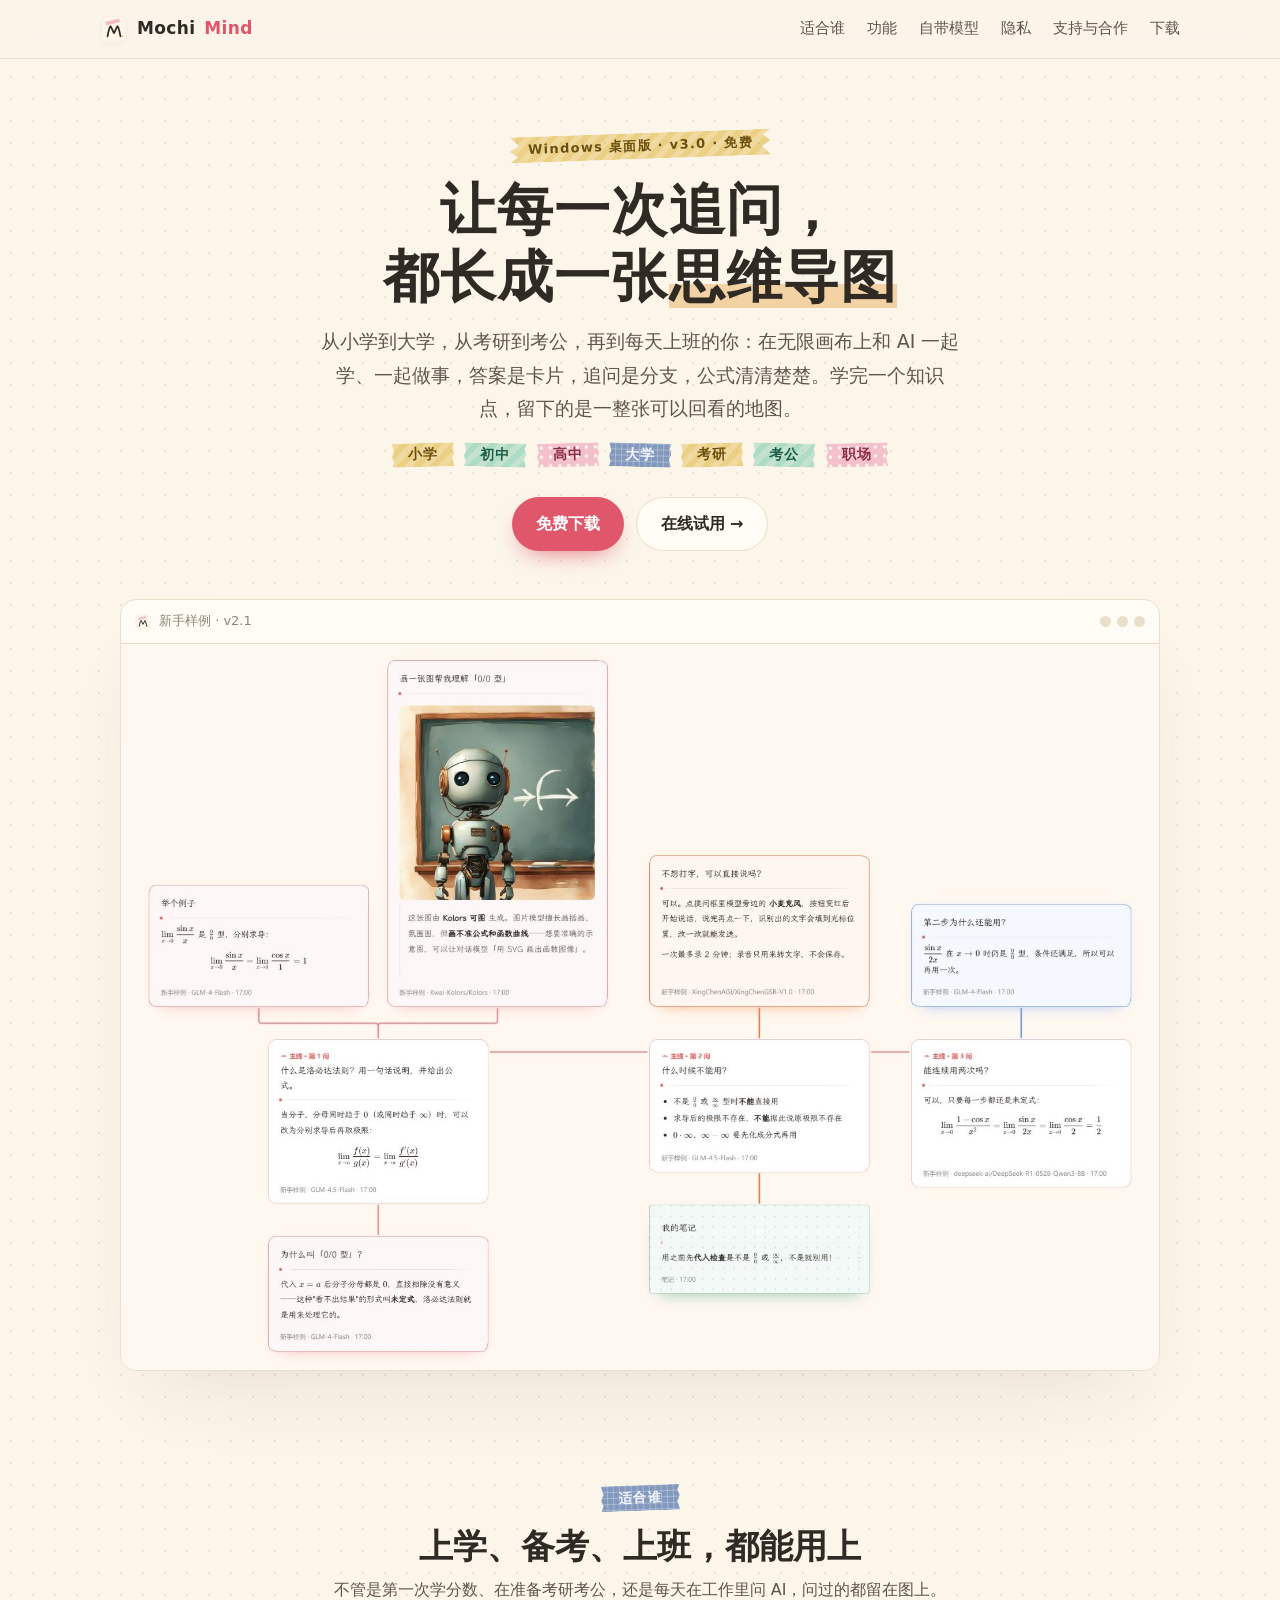
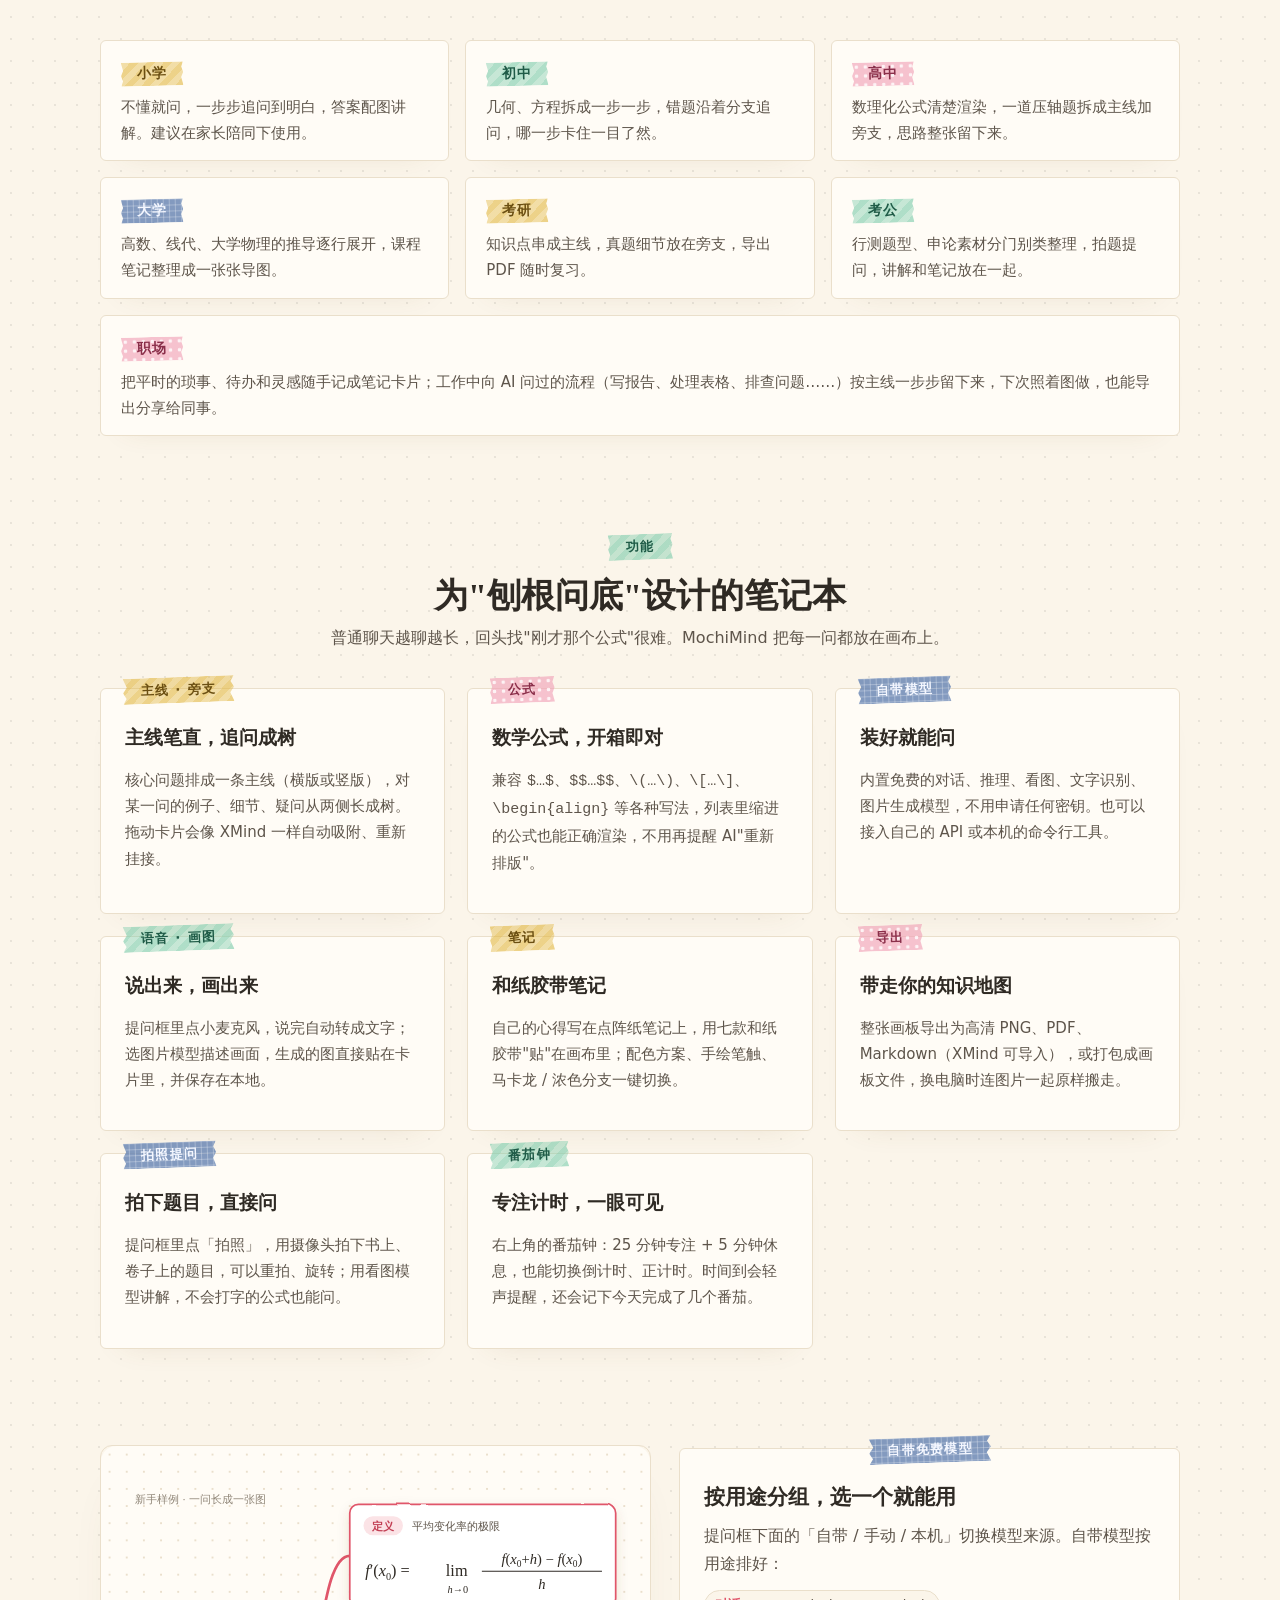
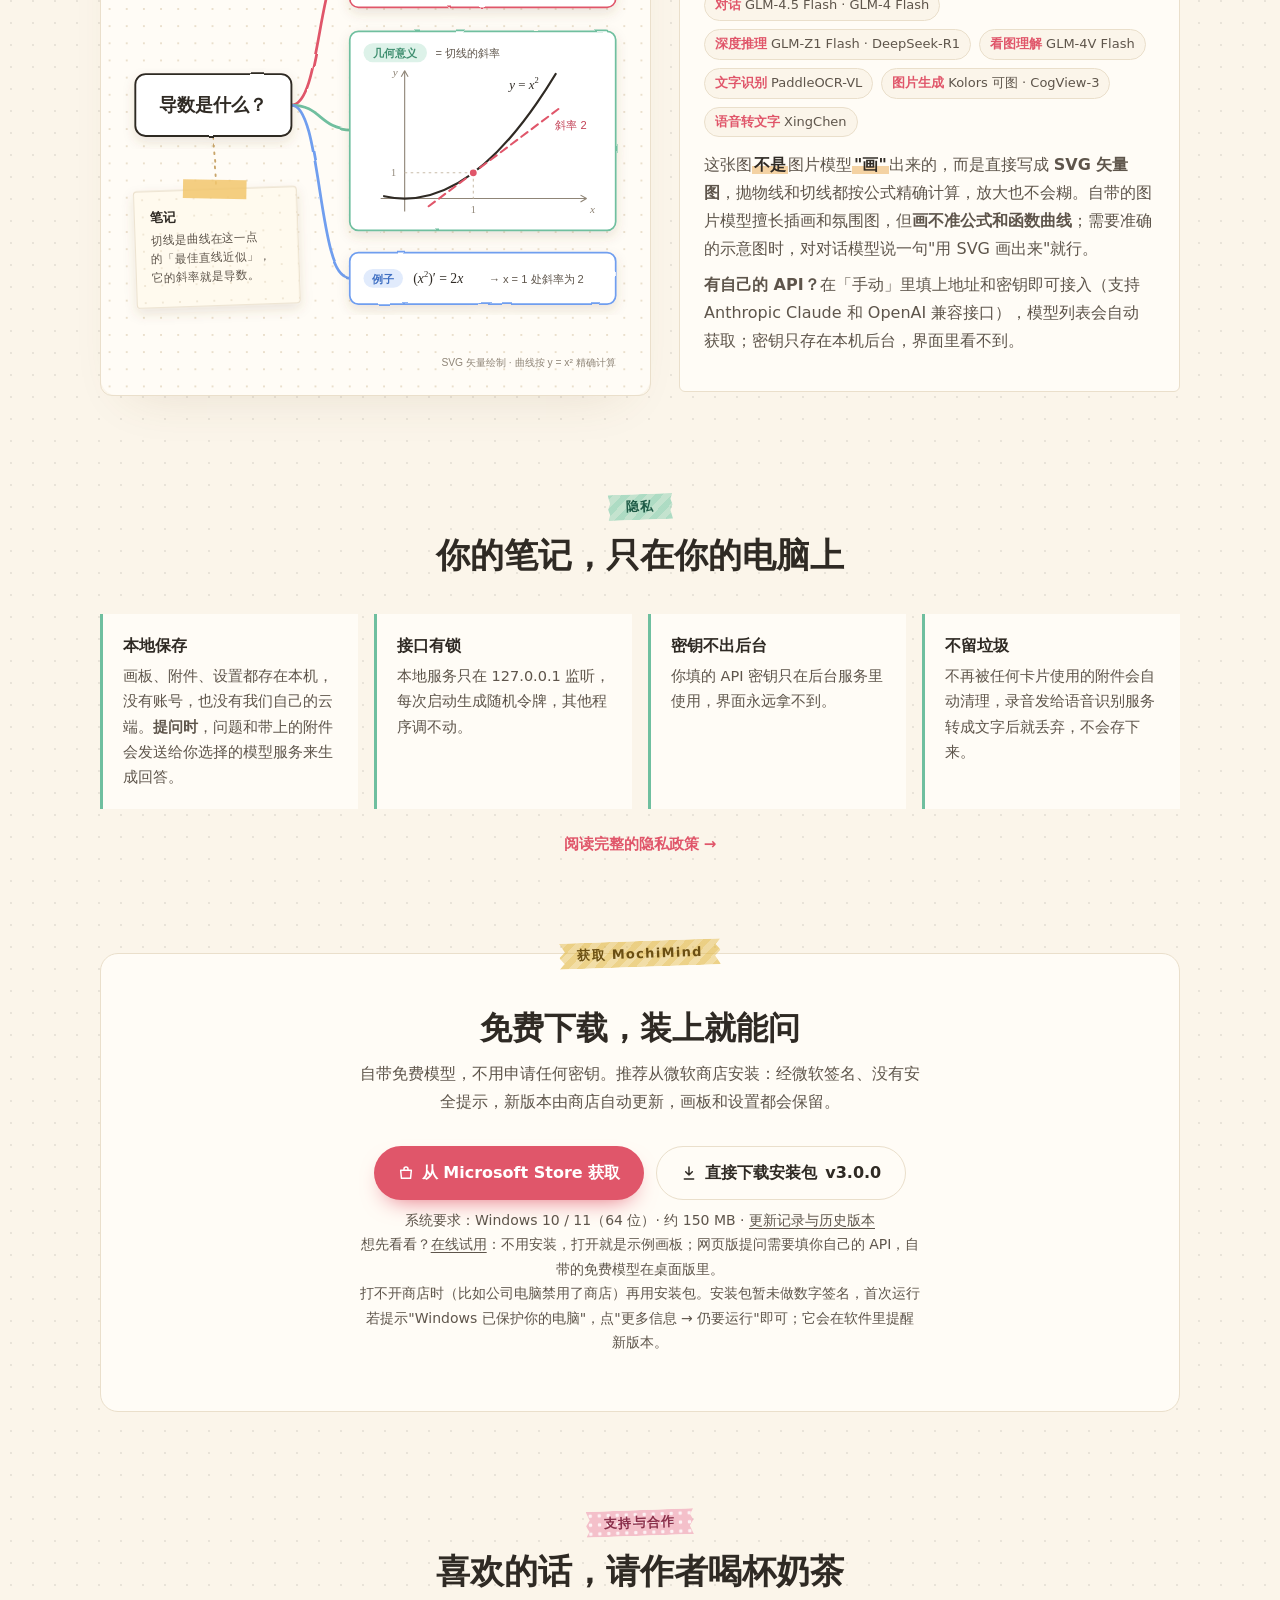
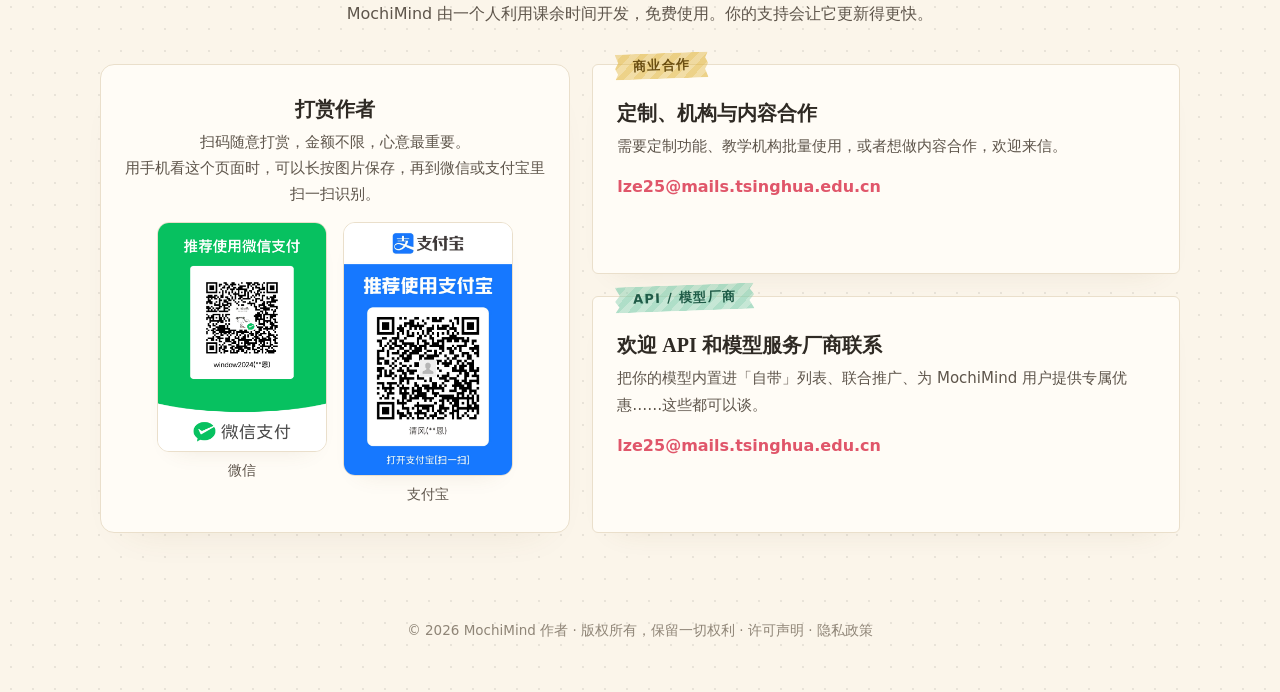
==== index.html @ 0967cbe5 "新增网页试用版（/app/），首页加「在线试用」入口 Co-Authored-By: Claude Opus 5.5 <noreply@anthropic.com>" ====
<!doctype html>
<html lang="zh-CN">
<head>
  <meta charset="utf-8" />
  <meta name="viewport" content="width=device-width, initial-scale=1" />
  <title>MochiMind · 会长成思维导图的 AI 学习笔记本</title>
  <meta name="description" content="MochiMind：面向小学到大学、考研考公的学生和职场人士的 AI 学习笔记本。在无限画布上和 AI 一起学，答案是卡片，追问是分支，公式清清楚楚。Windows 桌面应用，本地优先，自带免费模型。" />
  <meta property="og:title" content="MochiMind" />
  <meta property="og:description" content="会长成思维导图的 AI 学习笔记本" />
  <meta property="og:image" content="assets/board-main.jpg" />
  <link rel="icon" href="assets/icon.svg" type="image/svg+xml" />
  <style>
    :root {
      --bg: #FBF5EA; --paper: #FFFCF6; --ink: #2F2A24; --ink-2: #5E554B; --ink-3: #8F8577;
      --line: #EADFCB; --accent: #E0566A; --accent-2: #E9A84F; --mint: #6FBF9F; --blue: #6F9EEF;
      --shadow: rgba(110, 80, 40, .16);
      --tape-honey: repeating-linear-gradient(-45deg, rgb(224 180 58 / .58) 0 6px, rgb(224 180 58 / .42) 6px 12px);
      --tape-mint: repeating-linear-gradient(-45deg, rgb(126 204 172 / .62) 0 6px, rgb(126 204 172 / .44) 6px 12px);
      --tape-sakura: radial-gradient(circle, rgb(255 255 255 / .8) 0 1.6px, transparent 2.1px) 0 0 / 9px 9px, rgb(240 160 182 / .62);
      --tape-blue: linear-gradient(rgb(255 255 255 / .28) 1px, transparent 1px) 0 0 / 6px 6px, linear-gradient(90deg, rgb(255 255 255 / .28) 1px, transparent 1px) 0 0 / 6px 6px, rgb(104 134 180 / .82);
      --font: "PingFang SC", "Microsoft YaHei", "Source Han Sans SC", system-ui, sans-serif;
      --font-read: "LXGW WenKai", "LXGW WenKai Screen", "KaiTi", "STKaiti", serif;
    }
    @media (prefers-color-scheme: dark) {
      :root { --bg: #17130F; --paper: #221C16; --ink: #EFE6D8; --ink-2: #C9BDAA; --ink-3: #9A8F80; --line: #3A3128; --shadow: rgba(0, 0, 0, .5); }
    }
    * { box-sizing: border-box; }
    html { scroll-behavior: smooth; }
    body {
      margin: 0; background: var(--bg); color: var(--ink); font: 16px/1.75 var(--font); -webkit-font-smoothing: antialiased;
      background-image: radial-gradient(circle, color-mix(in srgb, var(--ink) 9%, transparent) 1px, transparent 1.3px);
      background-size: 22px 22px;
    }
    a { color: inherit; }
    .wrap { max-width: 1120px; margin: 0 auto; padding: 0 20px; }

    /* nav */
    nav { position: sticky; top: 0; z-index: 10; backdrop-filter: blur(12px); background: color-mix(in srgb, var(--bg) 82%, transparent); border-bottom: 1px solid var(--line); }
    nav .wrap { display: flex; align-items: center; gap: 18px; height: 58px; }
    .brand { display: flex; align-items: center; gap: 9px; font-weight: 700; letter-spacing: .02em; text-decoration: none; font-size: 17px; }
    .brand img { width: 28px; height: 28px; border-radius: 8px; box-shadow: 0 4px 10px -6px var(--shadow); }
    .brand em { font-style: normal; color: var(--accent); }
    nav .links { margin-left: auto; display: flex; gap: 22px; font-size: 14.5px; color: var(--ink-2); }
    nav .links a { text-decoration: none; }
    nav .links a:hover { color: var(--accent); }

    /* washi tape label */
    .tape {
      display: inline-block; padding: 4px 18px; font: 600 13px var(--font); letter-spacing: .1em; color: #6B4F12;
      background: var(--tape-honey); transform: rotate(-2deg);
      clip-path: polygon(0 0, 100% 0, 97% 22%, 100% 44%, 96.5% 66%, 100% 100%, 0 100%, 3% 78%, 0 56%, 3.5% 34%);
    }
    .tape.mint { background: var(--tape-mint); color: #1F5B47; }
    .tape.sakura { background: var(--tape-sakura); color: #8A2F4A; }
    .tape.blue { background: var(--tape-blue); color: #F4F7FF; }

    /* hero */
    .hero { padding: 72px 0 40px; text-align: center; }
    .hero h1 { margin: 18px 0 14px; font: 700 clamp(32px, 5.6vw, 56px)/1.2 var(--font-read); letter-spacing: .02em; }
    .showcase .hl { color: var(--ink); font-weight: 700; padding: 0 2px; background: linear-gradient(transparent 58%, color-mix(in srgb, var(--accent-2) 50%, transparent) 58%); }
    .hero h1 .hl { background: linear-gradient(transparent 62%, color-mix(in srgb, var(--accent-2) 45%, transparent) 62%); }
    .hero p.lead { margin: 0 auto; max-width: 640px; font-size: clamp(16px, 2.2vw, 19px); color: var(--ink-2); }
    .cta { margin-top: 30px; display: flex; gap: 12px; justify-content: center; flex-wrap: wrap; }
    .btn { display: inline-flex; align-items: center; gap: 8px; padding: 12px 24px; border-radius: 999px; font-weight: 600; text-decoration: none; transition: transform .15s, box-shadow .2s; }
    .btn:hover { transform: translateY(-2px); }
    .btn.primary { background: var(--accent); color: #fff; box-shadow: 0 10px 24px -12px var(--accent); }
    .btn.ghost { border: 1.5px solid var(--line); background: var(--paper); }

    /* window frame */
    .window { margin: 48px auto 0; max-width: 1040px; background: var(--paper); border: 1px solid var(--line); border-radius: 16px; overflow: hidden; box-shadow: 0 40px 80px -40px var(--shadow); }
    .window .bar { display: flex; align-items: center; gap: 8px; padding: 10px 14px; border-bottom: 1px solid var(--line); font-size: 13px; color: var(--ink-3); }
    .window .bar img { width: 16px; height: 16px; border-radius: 4px; }
    .window .bar .dots { margin-left: auto; display: flex; gap: 6px; }
    .window .bar .dots i { width: 11px; height: 11px; border-radius: 50%; background: var(--line); }
    .window > img { display: block; width: 100%; height: auto; }

    /* sections */
    section { padding: 72px 0 24px; }
    .sec-head { text-align: center; margin-bottom: 36px; }
    .sec-head h2 { margin: 14px 0 6px; font: 700 clamp(24px, 3.6vw, 34px)/1.3 var(--font-read); }
    .sec-head p { margin: 0; color: var(--ink-2); }

    .grid { display: grid; grid-template-columns: repeat(auto-fit, minmax(300px, 1fr)); gap: 22px; }
    .card {
      position: relative; background: var(--paper); border: 1px solid var(--line); border-radius: 6px; padding: 32px 24px 22px;
      box-shadow: 0 16px 30px -24px var(--shadow); transition: transform .2s, box-shadow .2s;
    }
    .card:hover { transform: translateY(-3px); box-shadow: 0 22px 40px -26px var(--shadow); }
    .card .tape { position: absolute; top: -12px; left: 22px; }
    .card h3 { margin: 4px 0 8px; font: 700 19px/1.4 var(--font-read); }
    .card p, .card li { color: var(--ink-2); font-size: 15px; }
    .card ul { margin: 6px 0 0; padding-left: 20px; }

    .showcase { display: grid; grid-template-columns: 1.1fr 1fr; gap: 28px; align-items: center; }
    .showcase img { width: 100%; height: auto; border-radius: 12px; border: 1px solid var(--line); box-shadow: 0 24px 50px -30px var(--shadow); }
    .showcase .note { background: var(--paper); border: 1px solid var(--line); border-radius: 6px; padding: 28px 24px; position: relative; }
    .showcase .note .tape { position: absolute; top: -12px; left: 50%; transform: translateX(-50%) rotate(-2deg); }
    .showcase h3 { margin: 6px 0 10px; font: 700 21px/1.4 var(--font-read); }
    .showcase p { color: var(--ink-2); margin: 8px 0; }
    .models { display: flex; flex-wrap: wrap; gap: 8px; margin-top: 12px; }
    .models span { font-size: 13px; padding: 3px 10px; border-radius: 999px; border: 1px solid var(--line); background: var(--bg); color: var(--ink-2); }
    .models b { color: var(--accent); font-weight: 600; margin-right: 4px; }

    .privacy { display: grid; grid-template-columns: repeat(auto-fit, minmax(230px, 1fr)); gap: 16px; }
    .privacy div { padding: 18px 20px; border-left: 3px solid var(--mint); background: var(--paper); border-radius: 0; }
    .privacy h4 { margin: 0 0 4px; font-size: 16px; }
    .privacy p { margin: 0; color: var(--ink-2); font-size: 14.5px; }

    .get { text-align: center; background: var(--paper); border: 1px solid var(--line); border-radius: 18px; padding: 48px 24px; position: relative; }
    .get .tape { position: absolute; top: -13px; left: 50%; transform: translateX(-50%) rotate(-2deg); }
    .get h2 { margin: 6px 0 10px; font: 700 clamp(24px, 3.6vw, 32px)/1.3 var(--font-read); }
    .get p { color: var(--ink-2); max-width: 560px; margin: 8px auto; }
    .req { margin-top: 18px; font-size: 14px; color: var(--ink-3); }
    .req a { color: inherit; text-decoration: underline; text-underline-offset: 3px; }

    .support { display: grid; grid-template-columns: 1fr 1.25fr; gap: 22px; align-items: stretch; }
    .tip-jar { background: var(--paper); border: 1px solid var(--line); border-radius: 14px; padding: 26px 24px; text-align: center; box-shadow: 0 20px 40px -30px var(--shadow); }
    .tip-jar h3, .coop-card h3 { margin: 4px 0 6px; font: 700 20px/1.4 var(--font-read); }
    .tip-jar p, .coop-card p { margin: 0 0 14px; color: var(--ink-2); font-size: 15px; }
    .qr-row { display: flex; gap: 16px; justify-content: center; flex-wrap: wrap; }
    .qr { margin: 0; width: 170px; position: relative; }
    .qr img { display: block; width: 170px; height: auto; border-radius: 12px; border: 1px solid var(--line); box-shadow: 0 12px 24px -18px var(--shadow); }
    .qr .qr-empty { display: none; }
    .qr.empty img { display: none; }
    .qr.empty .qr-empty { display: grid; place-items: center; width: 170px; height: 230px; border-radius: 12px; border: 2px dashed var(--line); color: var(--ink-3); font-size: 13.5px; }
    .qr figcaption { margin-top: 6px; font-size: 14px; color: var(--ink-2); }
    .coop { display: grid; gap: 22px; }
    .coop-card { position: relative; background: var(--paper); border: 1px solid var(--line); border-radius: 6px; padding: 30px 24px 20px; box-shadow: 0 16px 30px -24px var(--shadow); }
    .coop-card .tape { position: absolute; top: -12px; left: 22px; }
    .mail { color: var(--accent); font-weight: 600; text-decoration: none; word-break: break-all; }
    .mail:hover { text-decoration: underline; }
    .btn svg { flex: none; }
    @media (max-width: 760px) { .support { grid-template-columns: 1fr; } }
    .who { margin: 18px auto 0; display: flex; flex-wrap: wrap; gap: 10px; justify-content: center; }
    .who a, .stages b {
      display: inline-block; padding: 3px 16px; font: 600 14px var(--font); letter-spacing: .08em; text-decoration: none; transform: rotate(-1.5deg);
      clip-path: polygon(0 0, 100% 0, 97% 22%, 100% 44%, 96.5% 66%, 100% 100%, 0 100%, 3% 78%, 0 56%, 3.5% 34%);
    }
    .who a:nth-child(even) { transform: rotate(1.5deg); }
    .who a:hover { filter: saturate(1.3); }
    .t-honey { background: var(--tape-honey); color: #6B4F12; }
    .t-mint { background: var(--tape-mint); color: #1F5B47; }
    .t-sakura { background: var(--tape-sakura); color: #8A2F4A; }
    .t-blue { background: var(--tape-blue); color: #F4F7FF; }
    .stages { display: grid; grid-template-columns: repeat(auto-fit, minmax(300px, 1fr)); gap: 16px; }
    .stages div { background: var(--paper); border: 1px solid var(--line); border-radius: 6px; padding: 18px 20px 14px; box-shadow: 0 16px 30px -26px var(--shadow); }
    .stages b { margin-bottom: 8px; }
    .stages p { margin: 0; color: var(--ink-2); font-size: 15px; }
    .stages .wide { grid-column: 1 / -1; }
    .more { text-align: center; margin: 22px 0 0; font-size: 15px; }
    .more a { color: var(--accent); text-decoration: none; font-weight: 600; }
    .more a:hover { text-decoration: underline; }
    footer { padding: 48px 0 40px; text-align: center; color: var(--ink-3); font-size: 13.5px; }
    footer a { text-decoration: none; }
    footer a:hover { color: var(--accent); }

    @media (max-width: 760px) {
      nav .links { display: none; }
      .showcase { grid-template-columns: 1fr; }
      .hero { padding-top: 48px; }
    }
    @media (prefers-reduced-motion: reduce) { * { transition: none !important; scroll-behavior: auto !important; } }
  </style>
</head>
<body>
  <nav>
    <div class="wrap">
      <a class="brand" href="#top"><img src="assets/icon.svg" alt="" /> Mochi<em>Mind</em></a>
      <div class="links"><a href="#who">适合谁</a><a href="#features">功能</a><a href="#models">自带模型</a><a href="#privacy">隐私</a><a href="#support">支持与合作</a><a href="#get">下载</a></div>
    </div>
  </nav>

  <header class="hero" id="top">
    <div class="wrap">
      <span class="tape">Windows 桌面版 · v3.0 · 免费</span>
      <h1>让每一次追问，<br />都长成一张<span class="hl">思维导图</span></h1>
      <p class="lead">从小学到大学，从考研到考公，再到每天上班的你：在无限画布上和 AI 一起学、一起做事，答案是卡片，追问是分支，公式清清楚楚。学完一个知识点，留下的是一整张可以回看的地图。</p>
      <div class="who" aria-label="适合的学生">
        <a href="#who" class="t-honey">小学</a><a href="#who" class="t-mint">初中</a><a href="#who" class="t-sakura">高中</a><a href="#who" class="t-blue">大学</a><a href="#who" class="t-honey">考研</a><a href="#who" class="t-mint">考公</a><a href="#who" class="t-sakura">职场</a>
      </div>
      <div class="cta">
        <a class="btn primary" href="#get">免费下载</a>
        <a class="btn ghost" href="app/" title="不用安装，在浏览器里直接打开示例画板">在线试用 →</a>
      </div>
      <div class="window">
        <div class="bar"><img src="assets/icon.svg" alt="" /> 新手样例 · v2.1<span class="dots"><i></i><i></i><i></i></span></div>
        <img src="assets/board-main.jpg" width="1800" height="1260" alt="MochiMind 画布：主线三个问题从左到右排开，旁支在上下展开，卡片里有渲染好的数学公式、一张生成的插画和一张薄荷胶带笔记" />
      </div>
    </div>
  </header>

  <section id="who">
    <div class="wrap">
      <div class="sec-head">
        <span class="tape blue">适合谁</span>
        <h2>上学、备考、上班，都能用上</h2>
        <p>不管是第一次学分数、在准备考研考公，还是每天在工作里问 AI，问过的都留在图上。</p>
      </div>
      <div class="stages">
        <div><b class="t-honey">小学</b><p>不懂就问，一步步追问到明白，答案配图讲解。建议在家长陪同下使用。</p></div>
        <div><b class="t-mint">初中</b><p>几何、方程拆成一步一步，错题沿着分支追问，哪一步卡住一目了然。</p></div>
        <div><b class="t-sakura">高中</b><p>数理化公式清楚渲染，一道压轴题拆成主线加旁支，思路整张留下来。</p></div>
        <div><b class="t-blue">大学</b><p>高数、线代、大学物理的推导逐行展开，课程笔记整理成一张张导图。</p></div>
        <div><b class="t-honey">考研</b><p>知识点串成主线，真题细节放在旁支，导出 PDF 随时复习。</p></div>
        <div><b class="t-mint">考公</b><p>行测题型、申论素材分门别类整理，拍题提问，讲解和笔记放在一起。</p></div>
        <div class="wide"><b class="t-sakura">职场</b><p>把平时的琐事、待办和灵感随手记成笔记卡片；工作中向 AI 问过的流程（写报告、处理表格、排查问题……）按主线一步步留下来，下次照着图做，也能导出分享给同事。</p></div>
      </div>
    </div>
  </section>

  <section id="features">
    <div class="wrap">
      <div class="sec-head">
        <span class="tape mint">功能</span>
        <h2>为"刨根问底"设计的笔记本</h2>
        <p>普通聊天越聊越长，回头找"刚才那个公式"很难。MochiMind 把每一问都放在画布上。</p>
      </div>
      <div class="grid">
        <div class="card"><span class="tape">主线 · 旁支</span>
          <h3>主线笔直，追问成树</h3>
          <p>核心问题排成一条主线（横版或竖版），对某一问的例子、细节、疑问从两侧长成树。拖动卡片会像 XMind 一样自动吸附、重新挂接。</p>
        </div>
        <div class="card"><span class="tape sakura">公式</span>
          <h3>数学公式，开箱即对</h3>
          <p>兼容 <code>$…$</code>、<code>$$…$$</code>、<code>\(…\)</code>、<code>\[…\]</code>、<code>\begin{align}</code> 等各种写法，列表里缩进的公式也能正确渲染，不用再提醒 AI"重新排版"。</p>
        </div>
        <div class="card"><span class="tape blue">自带模型</span>
          <h3>装好就能问</h3>
          <p>内置免费的对话、推理、看图、文字识别、图片生成模型，不用申请任何密钥。也可以接入自己的 API 或本机的命令行工具。</p>
        </div>
        <div class="card"><span class="tape mint">语音 · 画图</span>
          <h3>说出来，画出来</h3>
          <p>提问框里点小麦克风，说完自动转成文字；选图片模型描述画面，生成的图直接贴在卡片里，并保存在本地。</p>
        </div>
        <div class="card"><span class="tape">笔记</span>
          <h3>和纸胶带笔记</h3>
          <p>自己的心得写在点阵纸笔记上，用七款和纸胶带"贴"在画布里；配色方案、手绘笔触、马卡龙 / 浓色分支一键切换。</p>
        </div>
        <div class="card"><span class="tape sakura">导出</span>
          <h3>带走你的知识地图</h3>
          <p>整张画板导出为高清 PNG、PDF、Markdown（XMind 可导入），或打包成画板文件，换电脑时连图片一起原样搬走。</p>
        </div>
        <div class="card"><span class="tape blue">拍照提问</span>
          <h3>拍下题目，直接问</h3>
          <p>提问框里点「拍照」，用摄像头拍下书上、卷子上的题目，可以重拍、旋转；用看图模型讲解，不会打字的公式也能问。</p>
        </div>
        <div class="card"><span class="tape mint">番茄钟</span>
          <h3>专注计时，一眼可见</h3>
          <p>右上角的番茄钟：25 分钟专注 + 5 分钟休息，也能切换倒计时、正计时。时间到会轻声提醒，还会记下今天完成了几个番茄。</p>
        </div>
      </div>
    </div>
  </section>

  <section id="models">
    <div class="wrap showcase">
      <img src="assets/derivative-mindmap.svg" width="640" height="640" alt="一张关于导数的思维导图：定义、几何意义（y = x² 与 x = 1 处的切线）和例子三个分支，外加一张胶带笔记。SVG 矢量绘制" loading="lazy" />
      <div class="note">
        <span class="tape blue">自带免费模型</span>
        <h3>按用途分组，选一个就能用</h3>
        <p>提问框下面的「自带 / 手动 / 本机」切换模型来源。自带模型按用途排好：</p>
        <div class="models">
          <span><b>对话</b>GLM-4.5 Flash · GLM-4 Flash</span>
          <span><b>深度推理</b>GLM-Z1 Flash · DeepSeek-R1</span>
          <span><b>看图理解</b>GLM-4V Flash</span>
          <span><b>文字识别</b>PaddleOCR-VL</span>
          <span><b>图片生成</b>Kolors 可图 · CogView-3</span>
          <span><b>语音转文字</b>XingChen</span>
        </div>
        <p style="margin-top:14px">这张图<span class="hl">不是</span>图片模型<span class="hl">"画"</span>出来的，而是直接写成 <b>SVG 矢量图</b>，抛物线和切线都按公式精确计算，放大也不会糊。自带的图片模型擅长插画和氛围图，但<b>画不准公式和函数曲线</b>；需要准确的示意图时，对对话模型说一句"用 SVG 画出来"就行。</p>
        <p><b>有自己的 API？</b>在「手动」里填上地址和密钥即可接入（支持 Anthropic Claude 和 OpenAI 兼容接口），模型列表会自动获取；密钥只存在本机后台，界面里看不到。</p>
      </div>
    </div>
  </section>

  <section id="privacy">
    <div class="wrap">
      <div class="sec-head">
        <span class="tape mint">隐私</span>
        <h2>你的笔记，只在你的电脑上</h2>
      </div>
      <div class="privacy">
        <div><h4>本地保存</h4><p>画板、附件、设置都存在本机，没有账号，也没有我们自己的云端。<b>提问时</b>，问题和带上的附件会发送给你选择的模型服务来生成回答。</p></div>
        <div><h4>接口有锁</h4><p>本地服务只在 127.0.0.1 监听，每次启动生成随机令牌，其他程序调不动。</p></div>
        <div><h4>密钥不出后台</h4><p>你填的 API 密钥只在后台服务里使用，界面永远拿不到。</p></div>
        <div><h4>不留垃圾</h4><p>不再被任何卡片使用的附件会自动清理，录音发给语音识别服务转成文字后就丢弃，不会存下来。</p></div>
      </div>
      <p class="more"><a href="privacy.html">阅读完整的隐私政策 →</a></p>
    </div>
  </section>

  <section>
    <div class="wrap">
      <div class="get" id="get">
        <span class="tape">获取 MochiMind</span>
        <h2>免费下载，装上就能问</h2>
        <p>自带免费模型，不用申请任何密钥。推荐从微软商店安装：经微软签名、没有安全提示，新版本由商店自动更新，画板和设置都会保留。</p>
        <div class="cta">
          <a class="btn primary" href="https://apps.microsoft.com/detail/9PNQCKTC038P" rel="noopener">
            <svg width="16" height="16" viewBox="0 0 24 24" fill="none" stroke="currentColor" stroke-width="2.2" stroke-linecap="round" stroke-linejoin="round" aria-hidden="true"><path d="M4 8h16l-1.2 12H5.2z"/><path d="M9 8V6a3 3 0 0 1 6 0v2"/></svg>
            从 Microsoft Store 获取
          </a>
          <a class="btn ghost" id="dl" href="https://github.com/2061311947/MochiMind-site/releases/download/v3.0.0/MochiMind-Setup-3.0.0.exe">
            <svg width="16" height="16" viewBox="0 0 24 24" fill="none" stroke="currentColor" stroke-width="2.2" stroke-linecap="round" stroke-linejoin="round" aria-hidden="true"><path d="M12 3v12M7 10l5 5 5-5M5 21h14"/></svg>
            直接下载安装包 <span id="dl-ver">v3.0.0</span>
          </a>
        </div>
        <p class="req">系统要求：Windows 10 / 11（64 位）· 约 150 MB · <a href="https://github.com/2061311947/MochiMind-site/releases" rel="noopener">更新记录与历史版本</a><br />想先看看？<a href="app/">在线试用</a>：不用安装，打开就是示例画板；网页版提问需要填你自己的 API，自带的免费模型在桌面版里。<br />打不开商店时（比如公司电脑禁用了商店）再用安装包。安装包暂未做数字签名，首次运行若提示"Windows 已保护你的电脑"，点"更多信息 → 仍要运行"即可；它会在软件里提醒新版本。</p>
      </div>
    </div>
  </section>

  <section id="support">
    <div class="wrap">
      <div class="sec-head">
        <span class="tape sakura">支持与合作</span>
        <h2>喜欢的话，请作者喝杯奶茶</h2>
        <p>MochiMind 由一个人利用课余时间开发，免费使用。你的支持会让它更新得更快。</p>
      </div>
      <div class="support">
        <div class="tip-jar">
          <h3>打赏作者</h3>
          <p>扫码随意打赏，金额不限，心意最重要。<br />用手机看这个页面时，可以长按图片保存，再到微信或支付宝里扫一扫识别。</p>
          <div class="qr-row">
            <figure class="qr"><img src="assets/support/wechat.png" alt="微信收款码" loading="lazy" onerror="this.parentElement.classList.add('empty')" /><span class="qr-empty">收款码即将放上</span><figcaption>微信</figcaption></figure>
            <figure class="qr"><img src="assets/support/alipay.jpg" alt="支付宝收款码" loading="lazy" onerror="this.parentElement.classList.add('empty')" /><span class="qr-empty">收款码即将放上</span><figcaption>支付宝</figcaption></figure>
          </div>
        </div>
        <div class="coop">
          <div class="coop-card">
            <span class="tape">商业合作</span>
            <h3>定制、机构与内容合作</h3>
            <p>需要定制功能、教学机构批量使用，或者想做内容合作，欢迎来信。</p>
            <a class="mail" href="mailto:lze25@mails.tsinghua.edu.cn?subject=MochiMind%20%E5%95%86%E4%B8%9A%E5%90%88%E4%BD%9C">lze25@mails.tsinghua.edu.cn</a>
          </div>
          <div class="coop-card">
            <span class="tape mint">API / 模型厂商</span>
            <h3>欢迎 API 和模型服务厂商联系</h3>
            <p>把你的模型内置进「自带」列表、联合推广、为 MochiMind 用户提供专属优惠……这些都可以谈。</p>
            <a class="mail" href="mailto:lze25@mails.tsinghua.edu.cn?subject=MochiMind%20API%20%E5%8E%82%E5%95%86%E5%90%88%E4%BD%9C">lze25@mails.tsinghua.edu.cn</a>
          </div>
        </div>
      </div>
    </div>
  </section>
  <script>
    // The download button follows version.json, so a new release only needs that file updated.
    fetch('version.json', { cache: 'no-store' }).then((r) => r.ok ? r.json() : null).then((v) => {
      if (!v || !v.version || !/^https:\/\/github\.com\/2061311947\/MochiMind-site\//.test(v.download || '')) return;
      document.getElementById('dl').href = v.download;
      document.getElementById('dl-ver').textContent = 'v' + v.version;
    }).catch(() => {});
  </script>

  <footer>
    <p>© 2026 MochiMind 作者 · 版权所有，保留一切权利 · <a href="license.html">许可声明</a> · <a href="privacy.html">隐私政策</a></p>
  </footer>
</body>
</html>
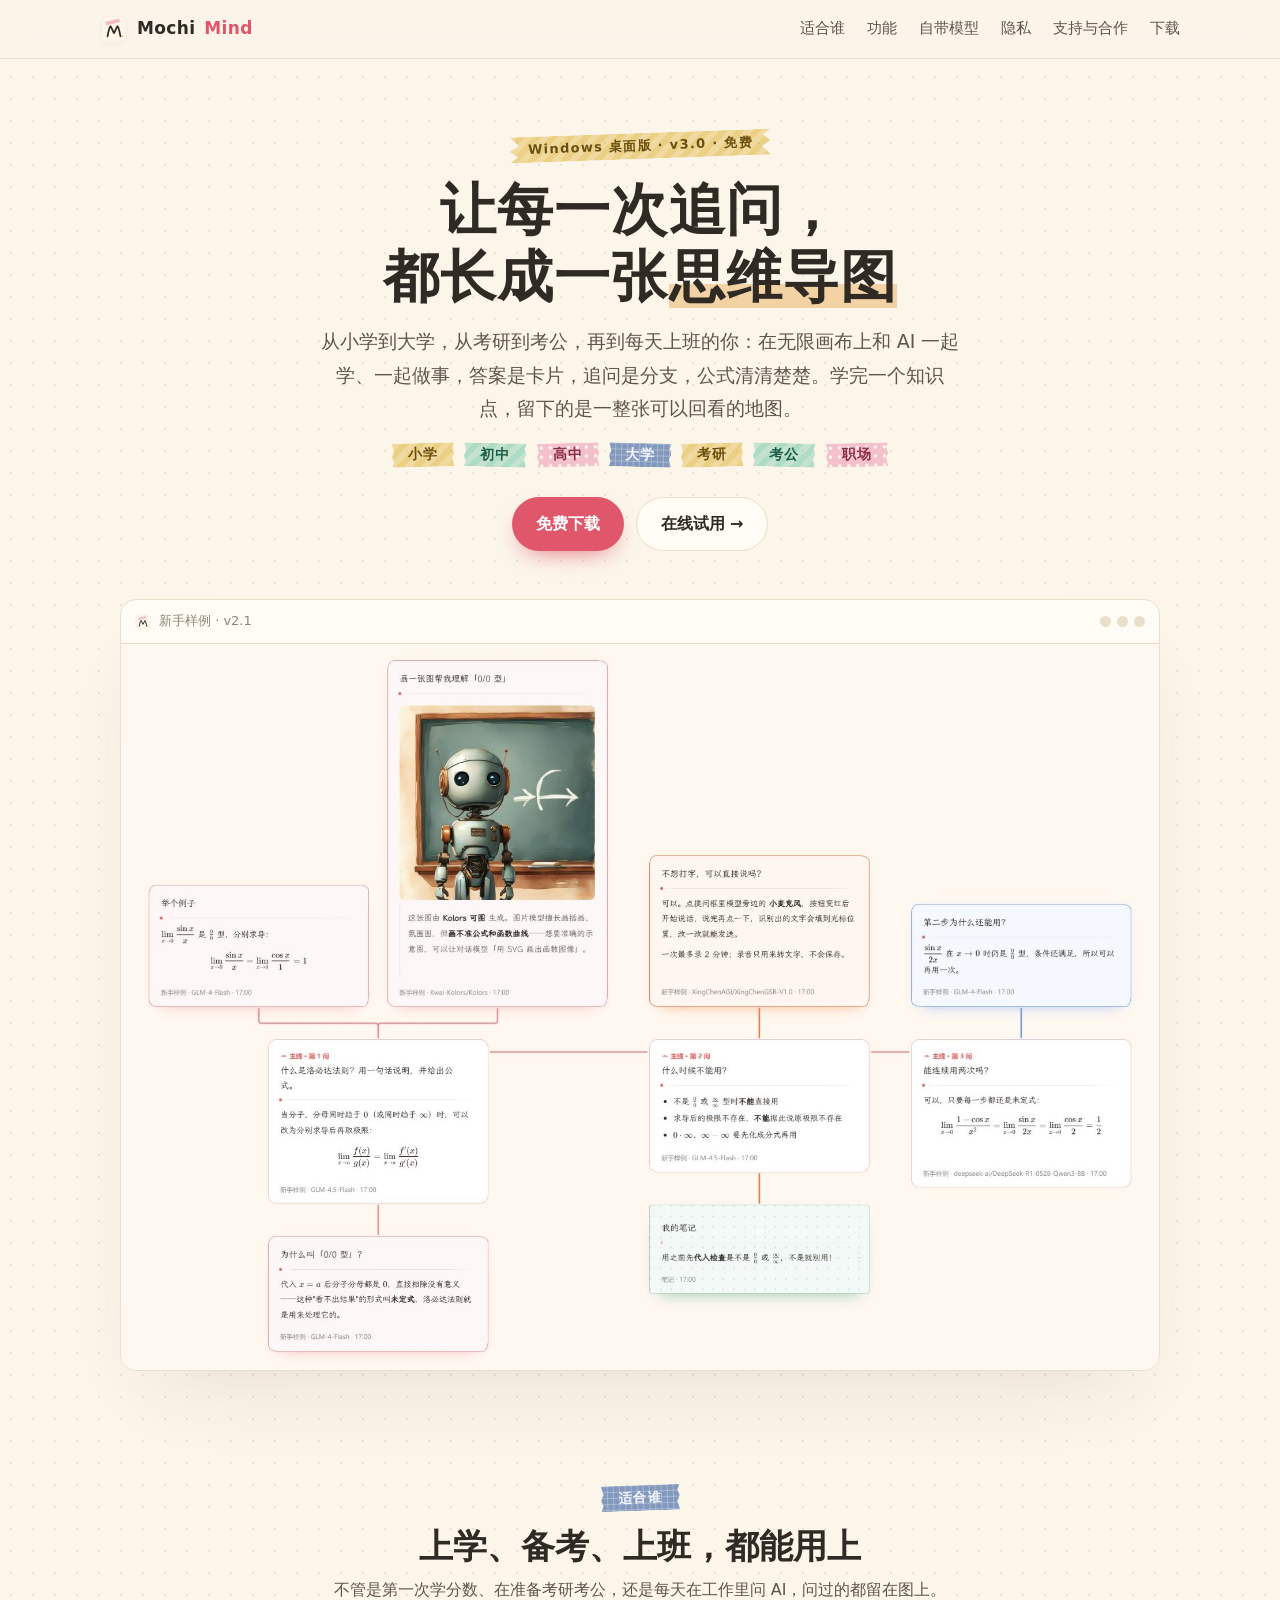
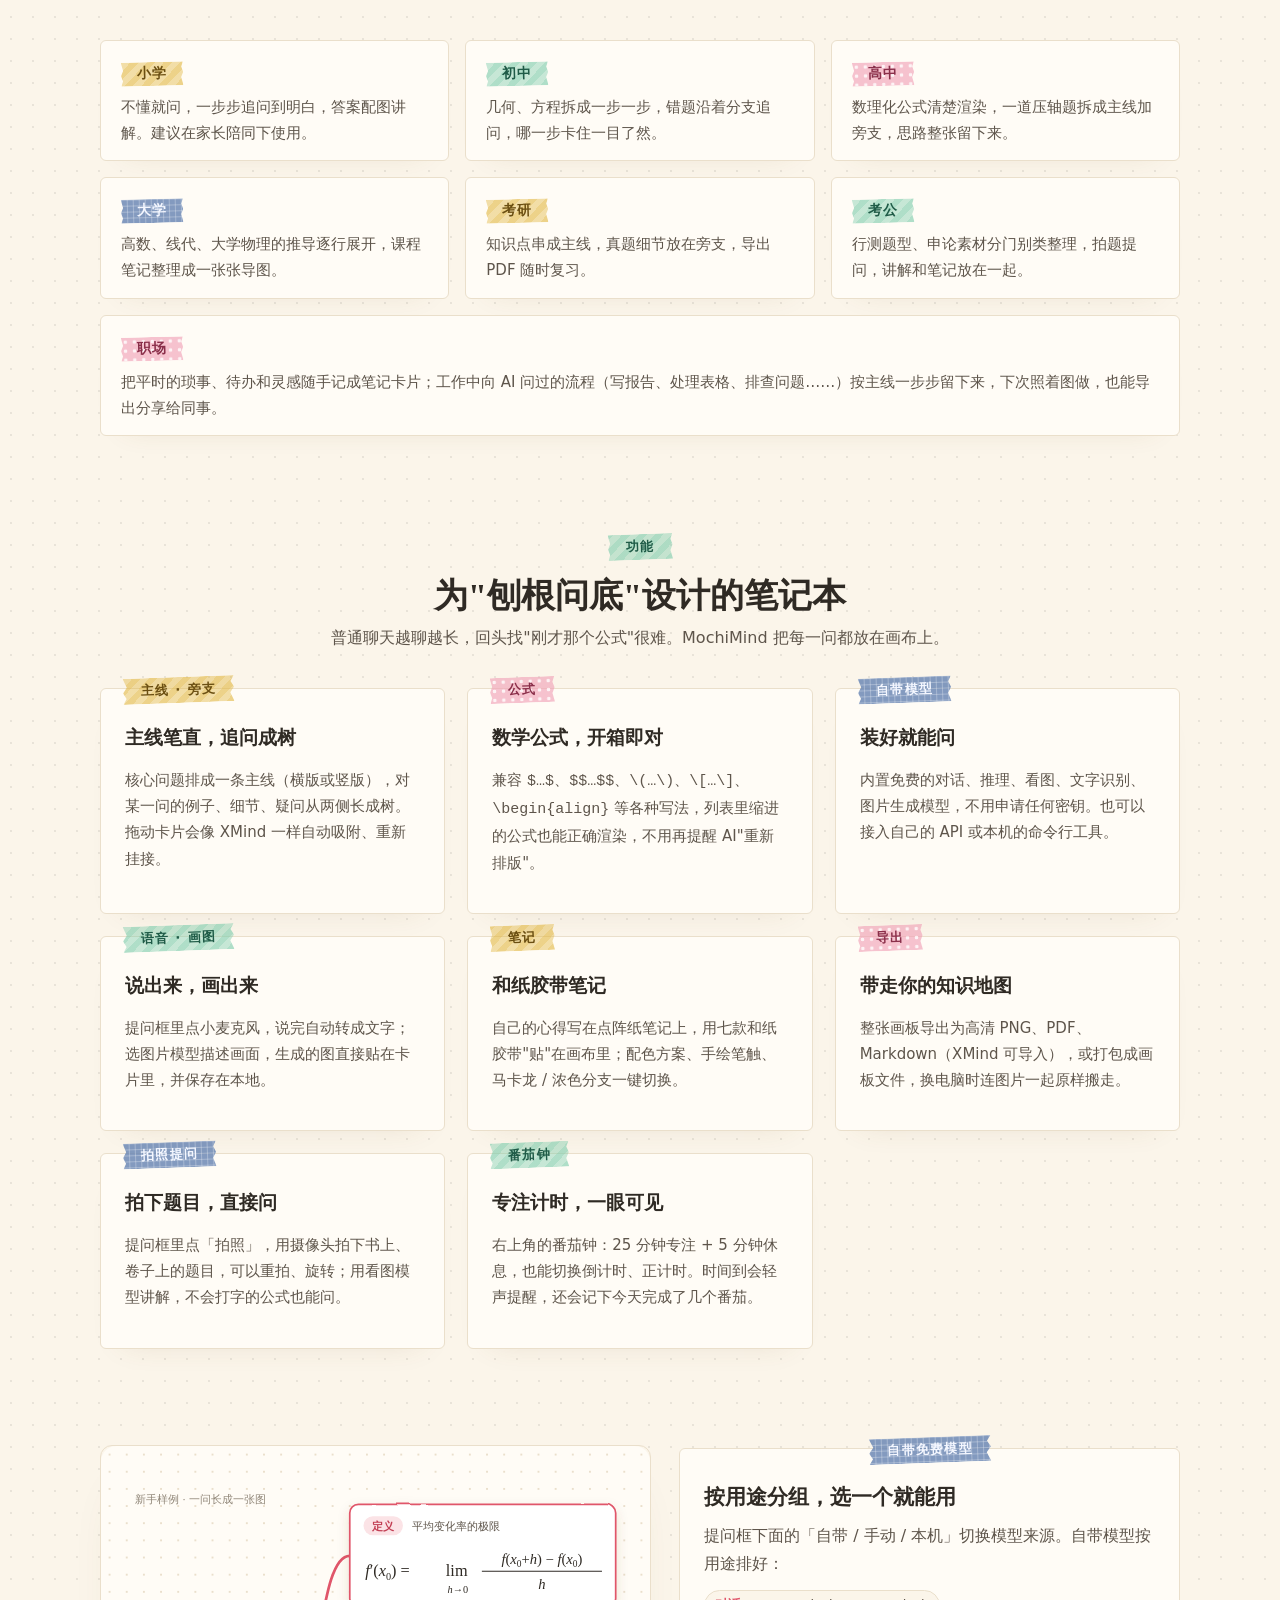
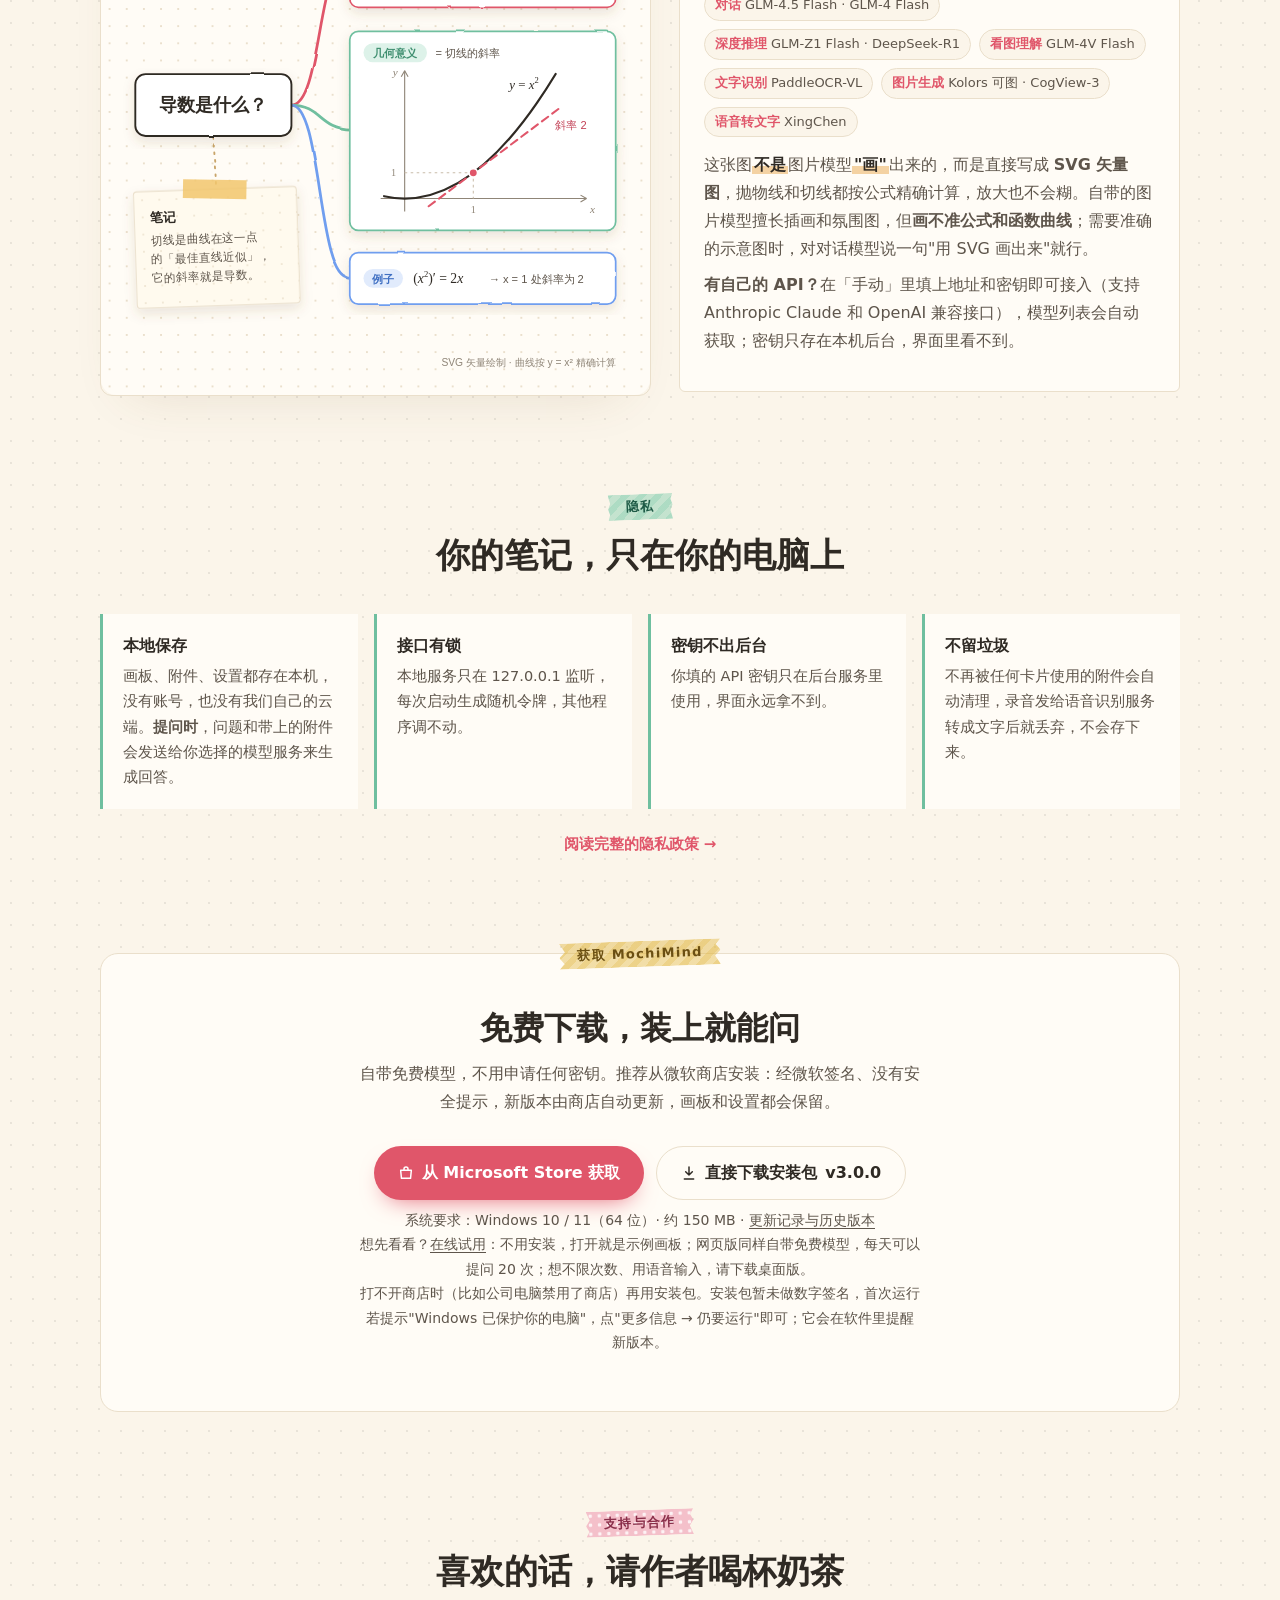
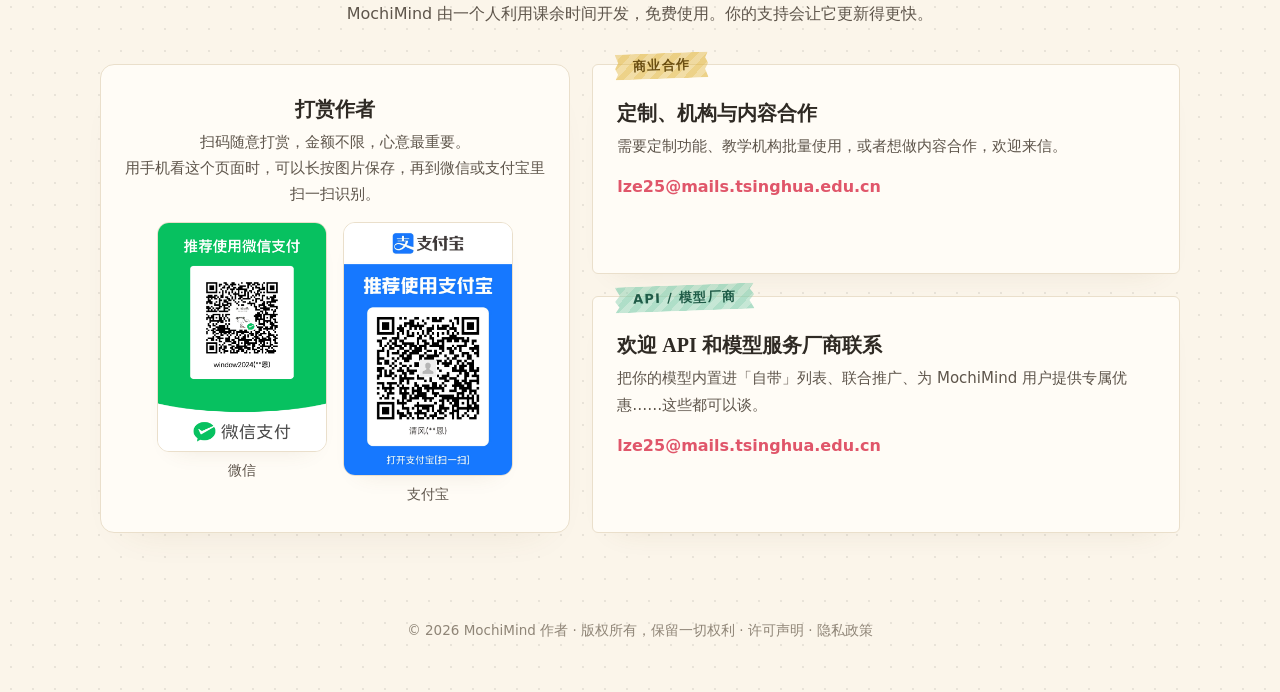
==== commit cf0f35ec: "网页版接入自带免费模型（经 api.mochimind.cc 转发，每天限次）；隐私政策如实说明转发服务器 Co-Authored-By: Claude Opus 5.5 <noreply@anthr" ====
--- a/index.html
+++ b/index.html
@@ -180,7 +180,7 @@
       </div>
       <div class="cta">
         <a class="btn primary" href="#get">免费下载</a>
-        <a class="btn ghost" href="app/" title="不用安装，在浏览器里直接打开示例画板">在线试用 →</a>
+        <a class="btn ghost" href="app/" title="不用安装，打开浏览器就能问，自带免费模型">在线试用 →</a>
       </div>
       <div class="window">
         <div class="bar"><img src="assets/icon.svg" alt="" /> 新手样例 · v2.1<span class="dots"><i></i><i></i><i></i></span></div>
@@ -305,7 +305,7 @@
             直接下载安装包 <span id="dl-ver">v3.0.0</span>
           </a>
         </div>
-        <p class="req">系统要求：Windows 10 / 11（64 位）· 约 150 MB · <a href="https://github.com/2061311947/MochiMind-site/releases" rel="noopener">更新记录与历史版本</a><br />想先看看？<a href="app/">在线试用</a>：不用安装，打开就是示例画板；网页版提问需要填你自己的 API，自带的免费模型在桌面版里。<br />打不开商店时（比如公司电脑禁用了商店）再用安装包。安装包暂未做数字签名，首次运行若提示"Windows 已保护你的电脑"，点"更多信息 → 仍要运行"即可；它会在软件里提醒新版本。</p>
+        <p class="req">系统要求：Windows 10 / 11（64 位）· 约 150 MB · <a href="https://github.com/2061311947/MochiMind-site/releases" rel="noopener">更新记录与历史版本</a><br />想先看看？<a href="app/">在线试用</a>：不用安装，打开就是示例画板；网页版同样自带免费模型，每天可以提问 20 次；想不限次数、用语音输入，请下载桌面版。<br />打不开商店时（比如公司电脑禁用了商店）再用安装包。安装包暂未做数字签名，首次运行若提示"Windows 已保护你的电脑"，点"更多信息 → 仍要运行"即可；它会在软件里提醒新版本。</p>
       </div>
     </div>
   </section>
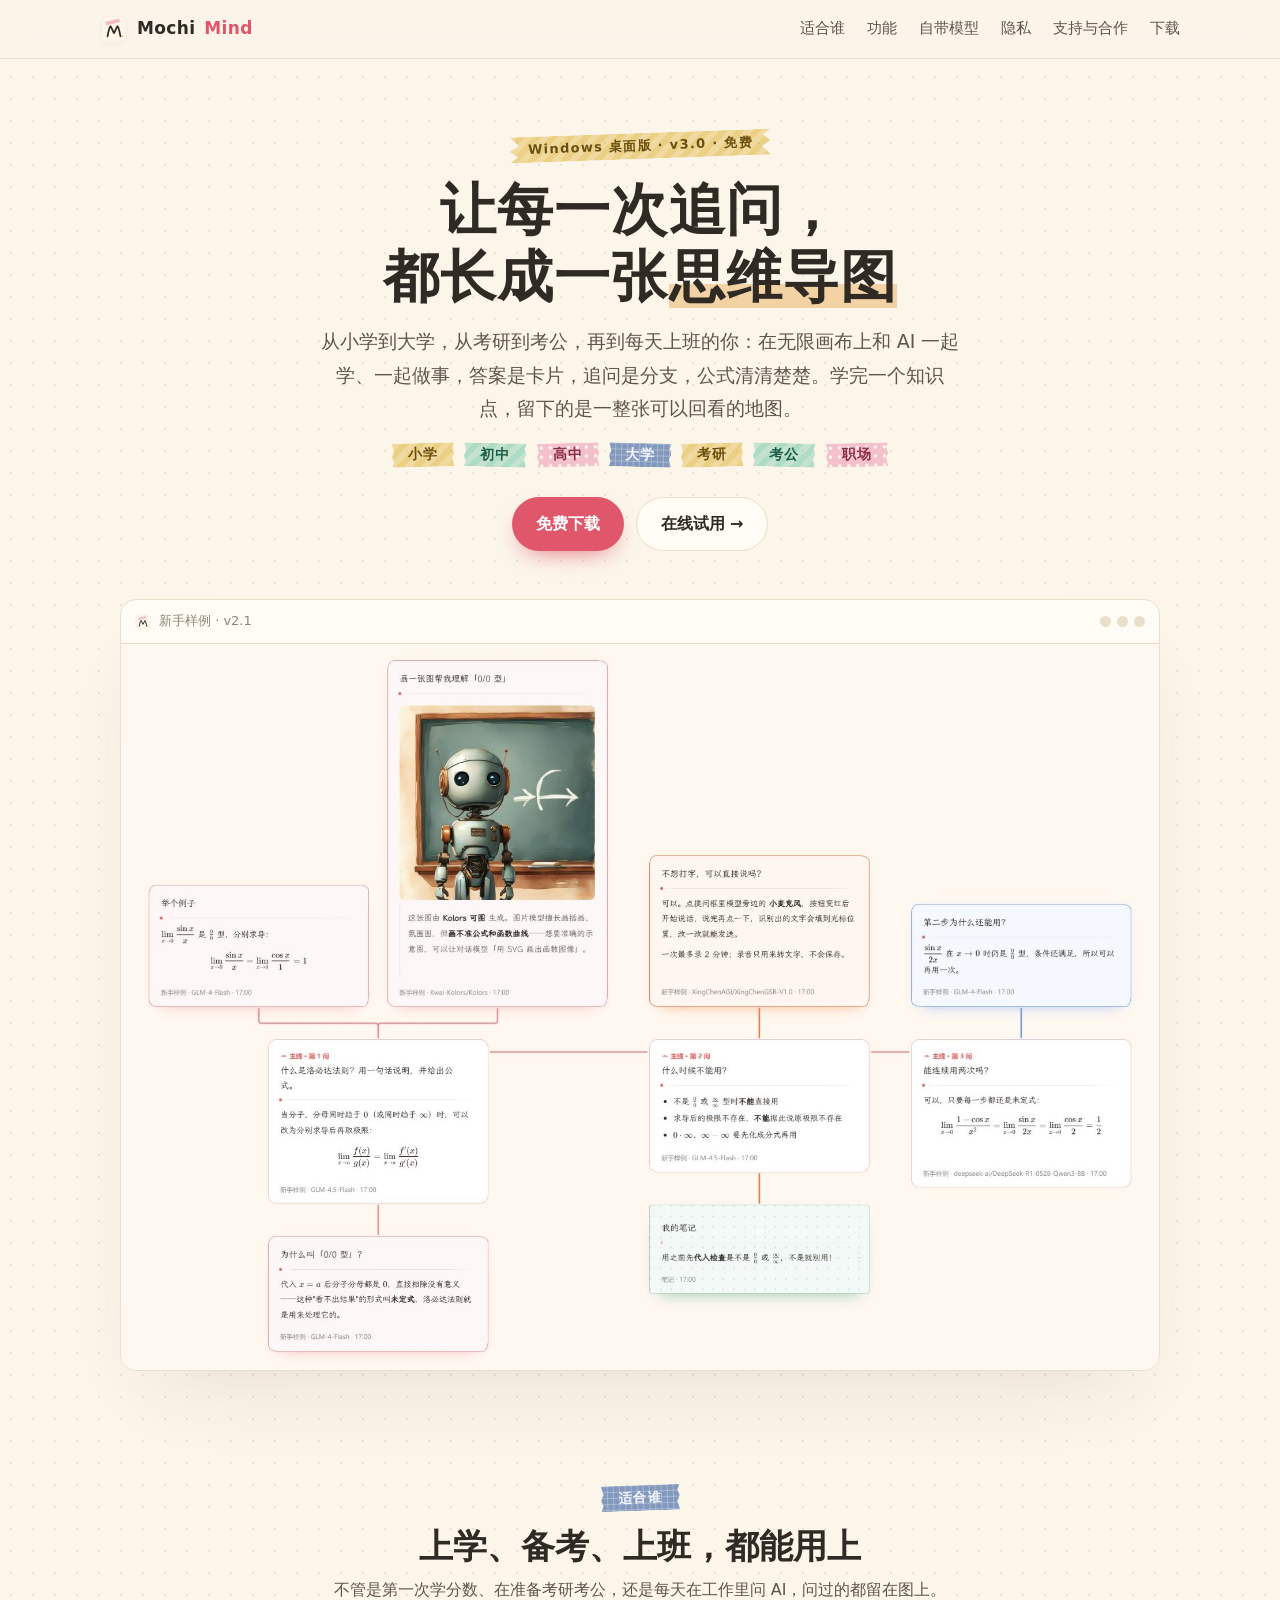
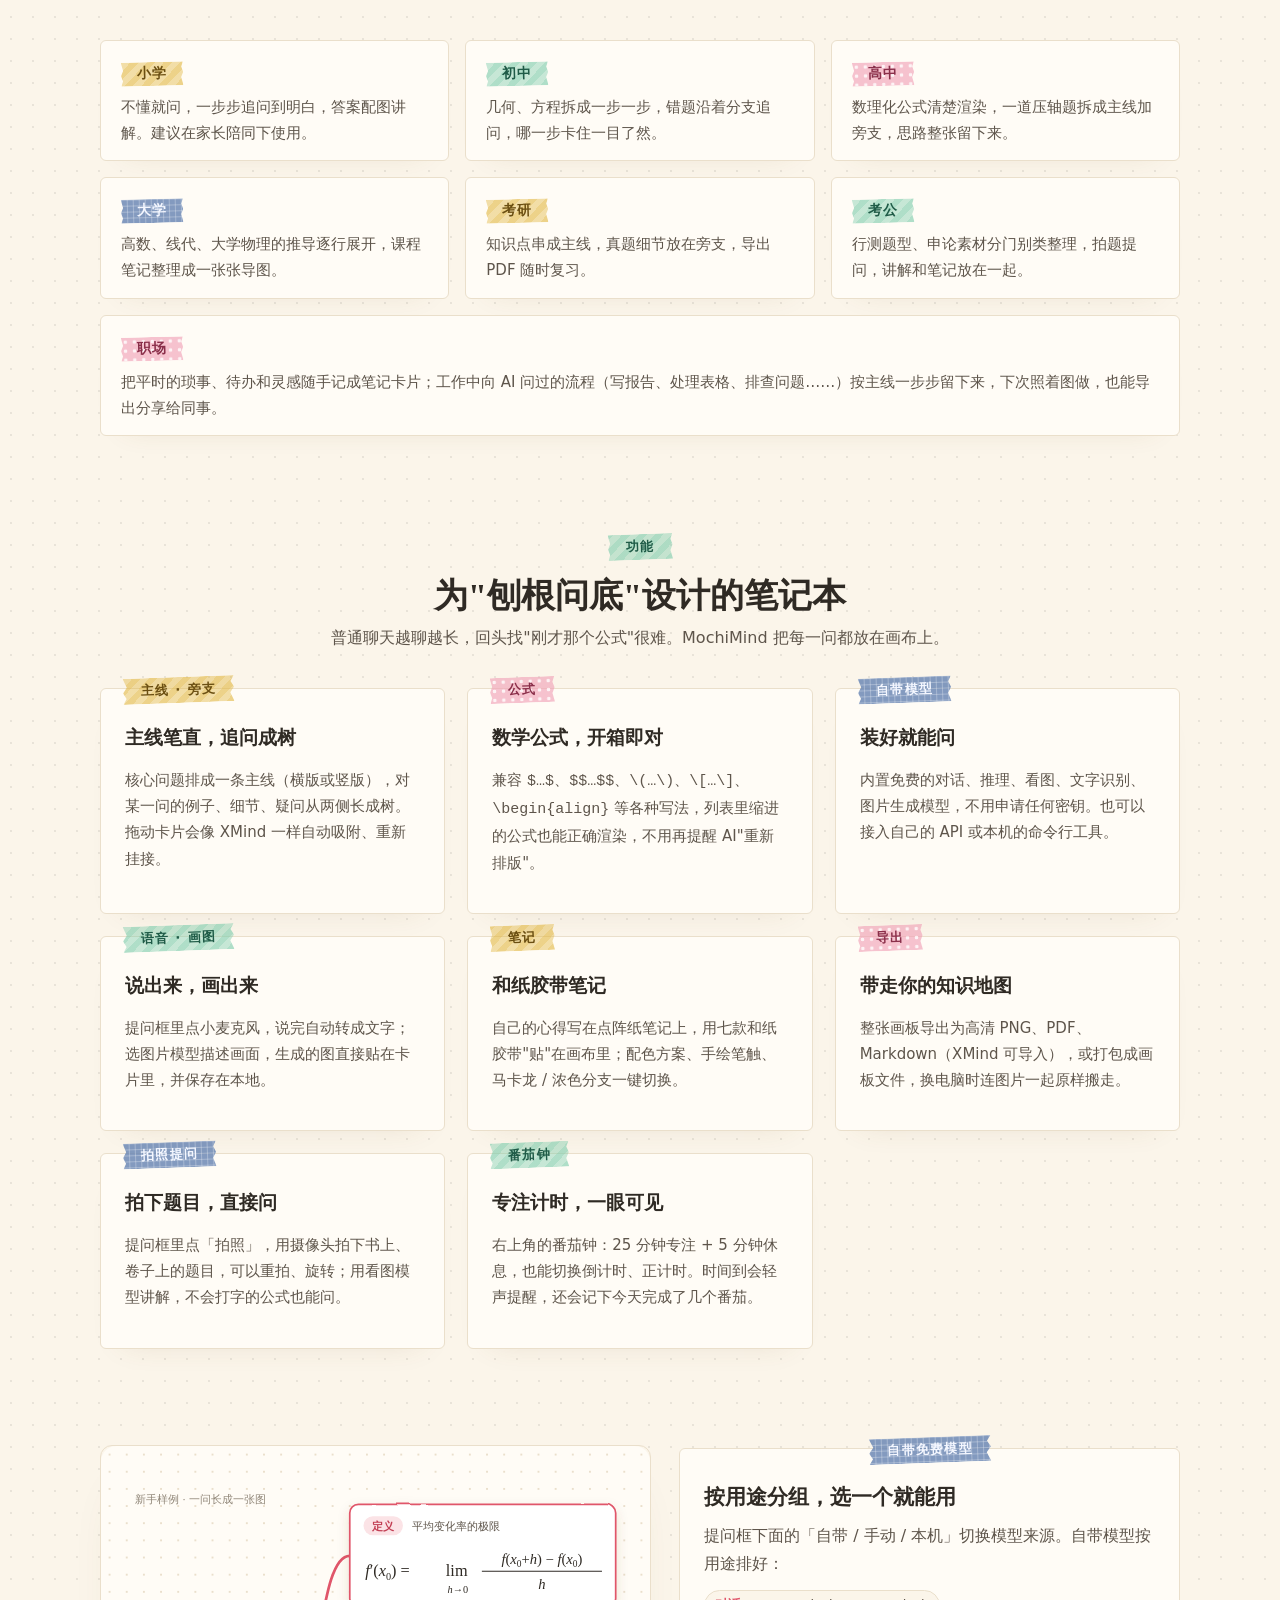
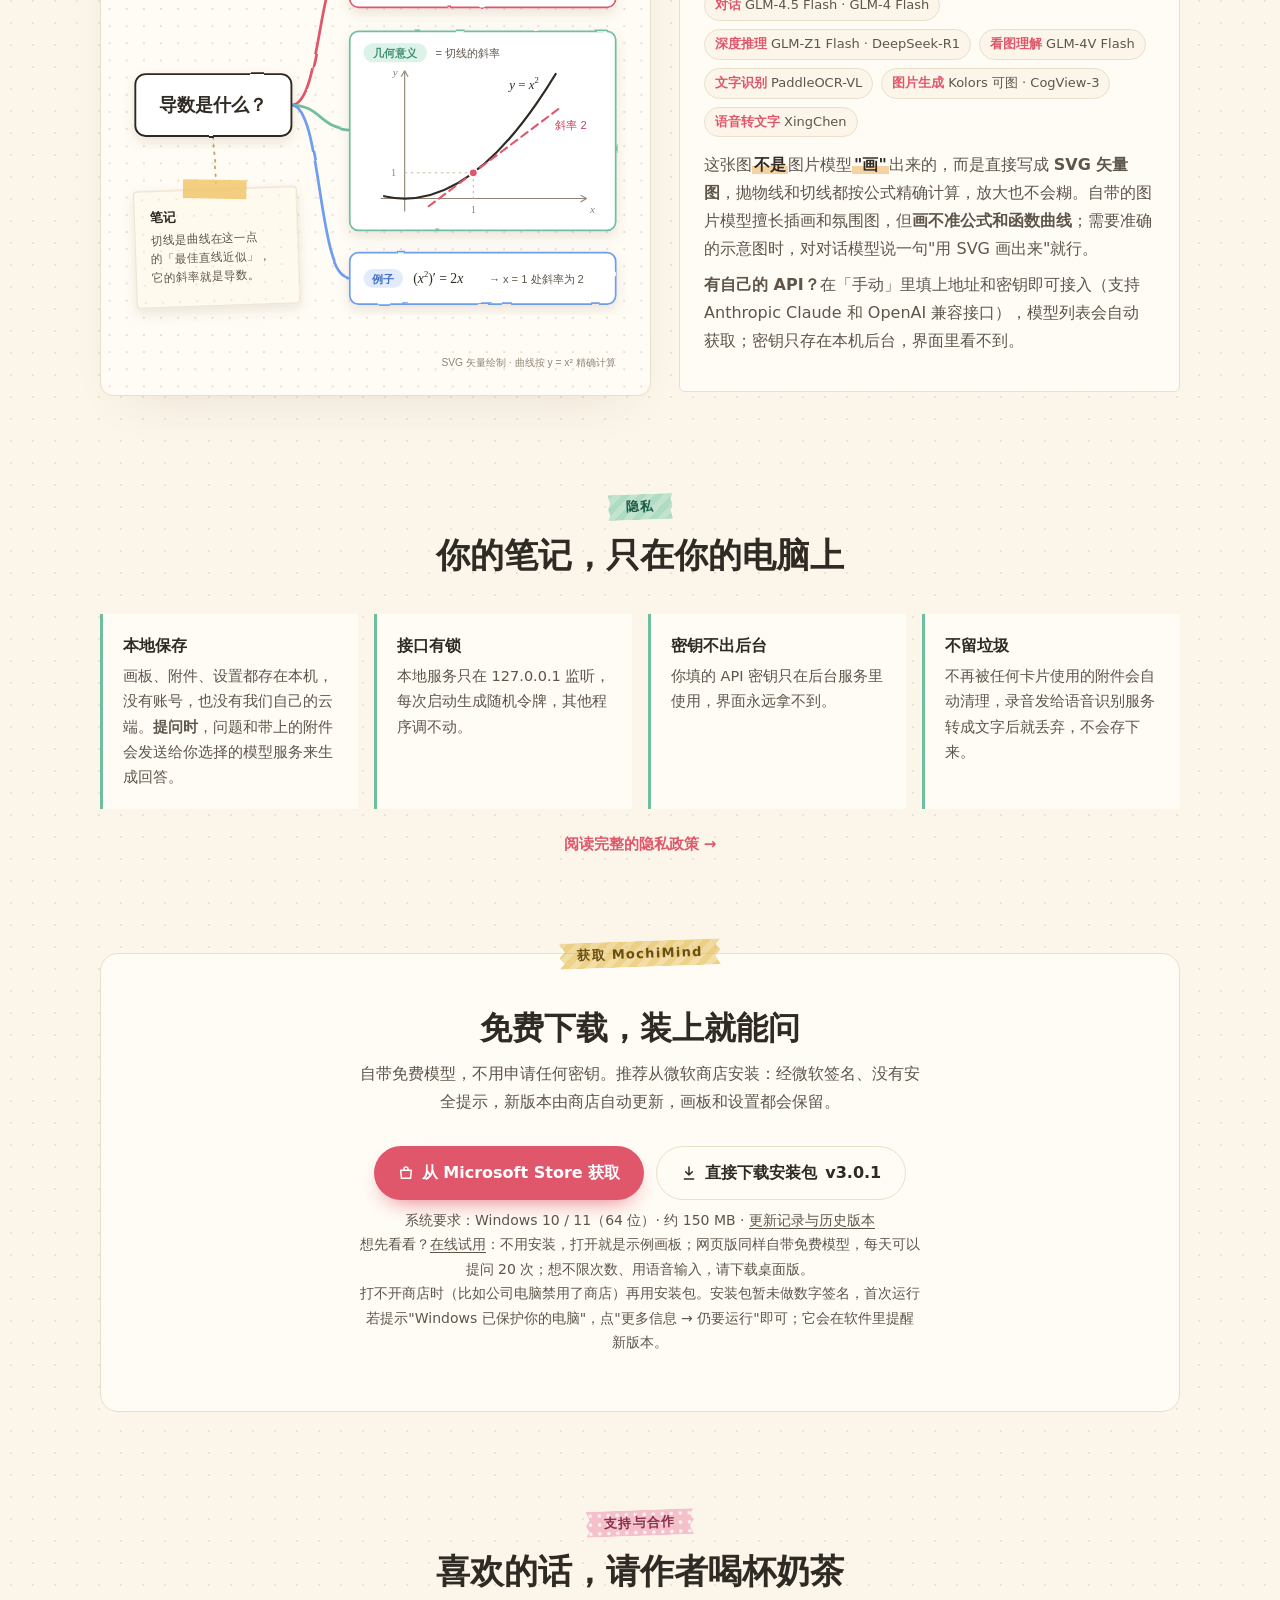
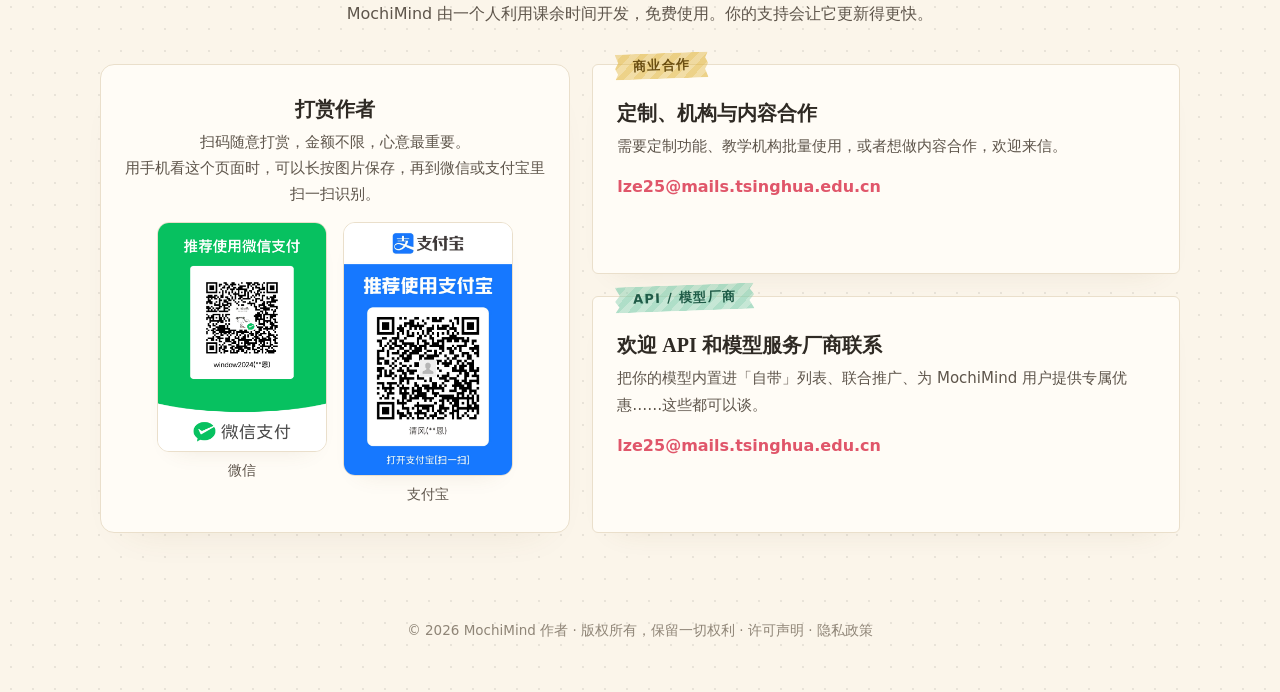
==== commit 65e98fa1: "发布 v3.0.1：下载按钮与版本信息 Co-Authored-By: Claude Opus 5.5 <noreply@anthropic.com>" ====
--- a/index.html
+++ b/index.html
@@ -300,9 +300,9 @@
             <svg width="16" height="16" viewBox="0 0 24 24" fill="none" stroke="currentColor" stroke-width="2.2" stroke-linecap="round" stroke-linejoin="round" aria-hidden="true"><path d="M4 8h16l-1.2 12H5.2z"/><path d="M9 8V6a3 3 0 0 1 6 0v2"/></svg>
             从 Microsoft Store 获取
           </a>
-          <a class="btn ghost" id="dl" href="https://github.com/2061311947/MochiMind-site/releases/download/v3.0.0/MochiMind-Setup-3.0.0.exe">
+          <a class="btn ghost" id="dl" href="https://github.com/2061311947/MochiMind-site/releases/download/v3.0.1/MochiMind-Setup-3.0.1.exe">
             <svg width="16" height="16" viewBox="0 0 24 24" fill="none" stroke="currentColor" stroke-width="2.2" stroke-linecap="round" stroke-linejoin="round" aria-hidden="true"><path d="M12 3v12M7 10l5 5 5-5M5 21h14"/></svg>
-            直接下载安装包 <span id="dl-ver">v3.0.0</span>
+            直接下载安装包 <span id="dl-ver">v3.0.1</span>
           </a>
         </div>
         <p class="req">系统要求：Windows 10 / 11（64 位）· 约 150 MB · <a href="https://github.com/2061311947/MochiMind-site/releases" rel="noopener">更新记录与历史版本</a><br />想先看看？<a href="app/">在线试用</a>：不用安装，打开就是示例画板；网页版同样自带免费模型，每天可以提问 20 次；想不限次数、用语音输入，请下载桌面版。<br />打不开商店时（比如公司电脑禁用了商店）再用安装包。安装包暂未做数字签名，首次运行若提示"Windows 已保护你的电脑"，点"更多信息 → 仍要运行"即可；它会在软件里提醒新版本。</p>
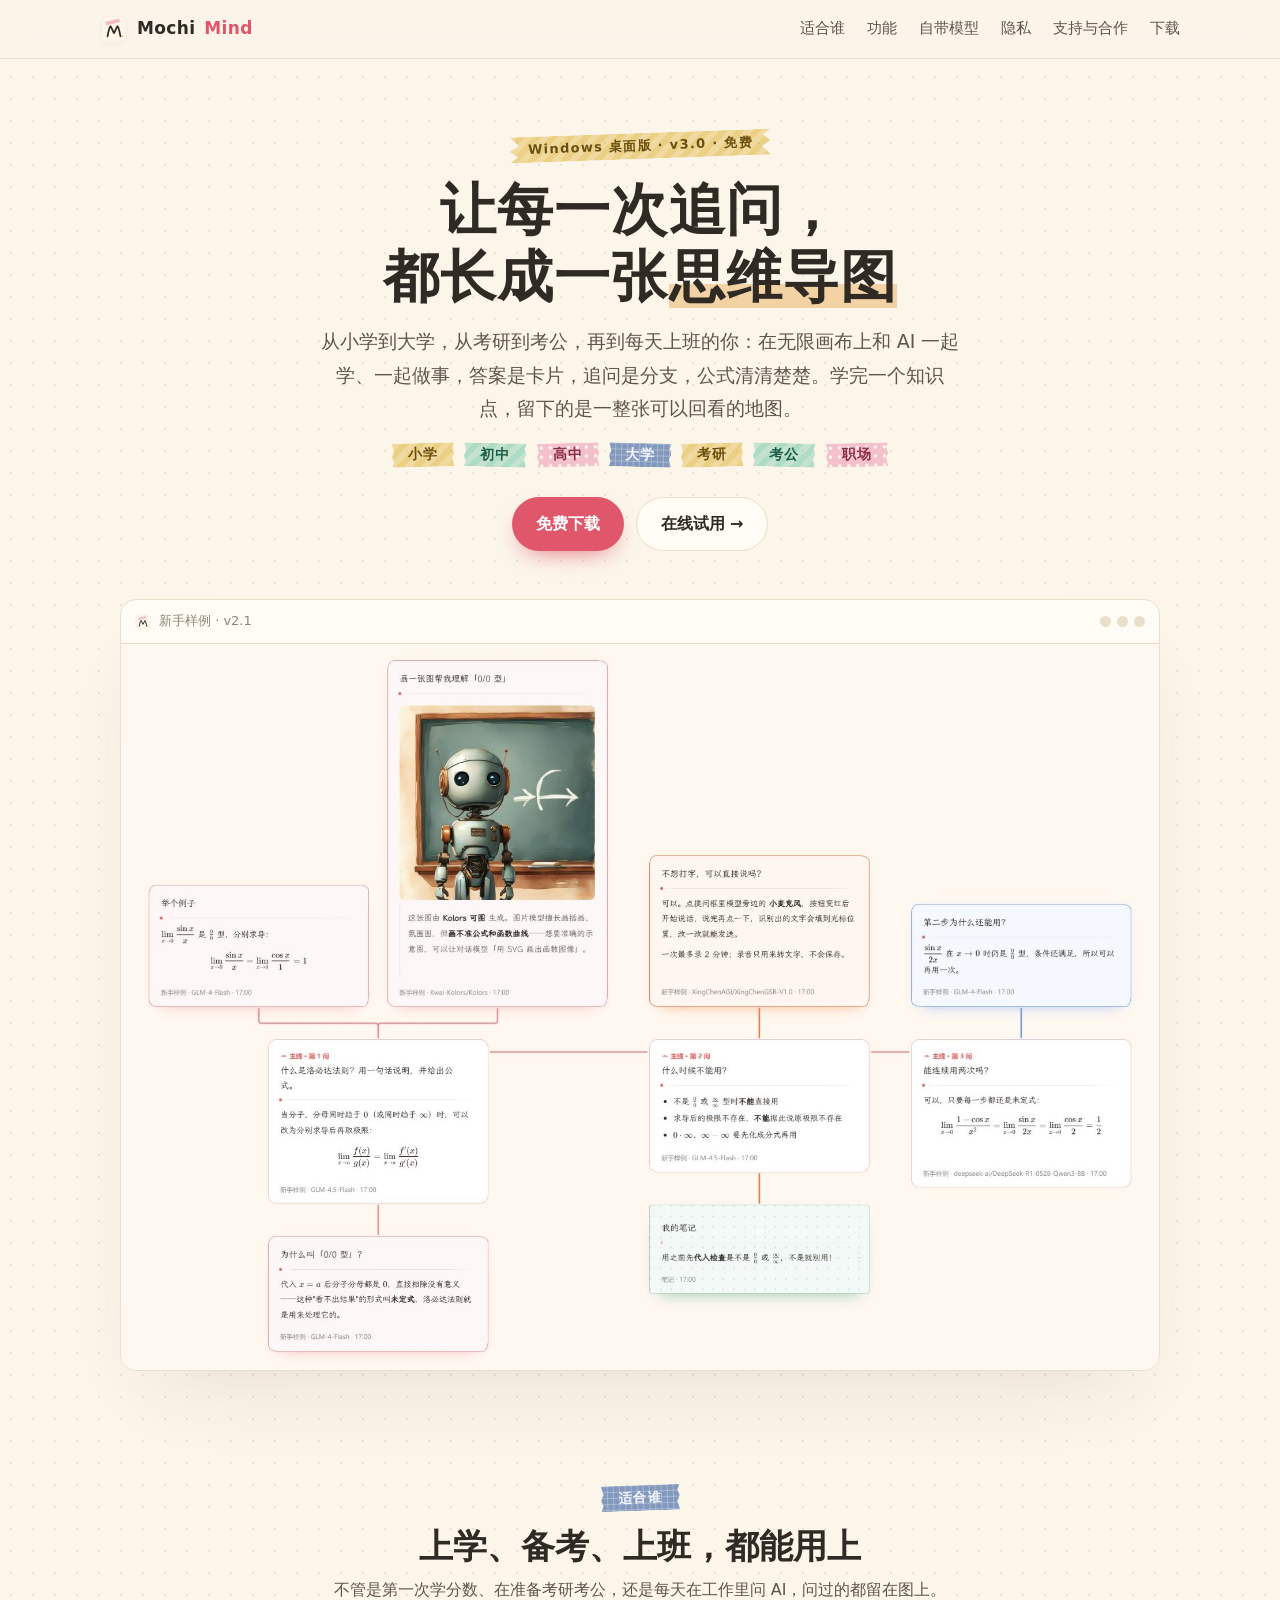
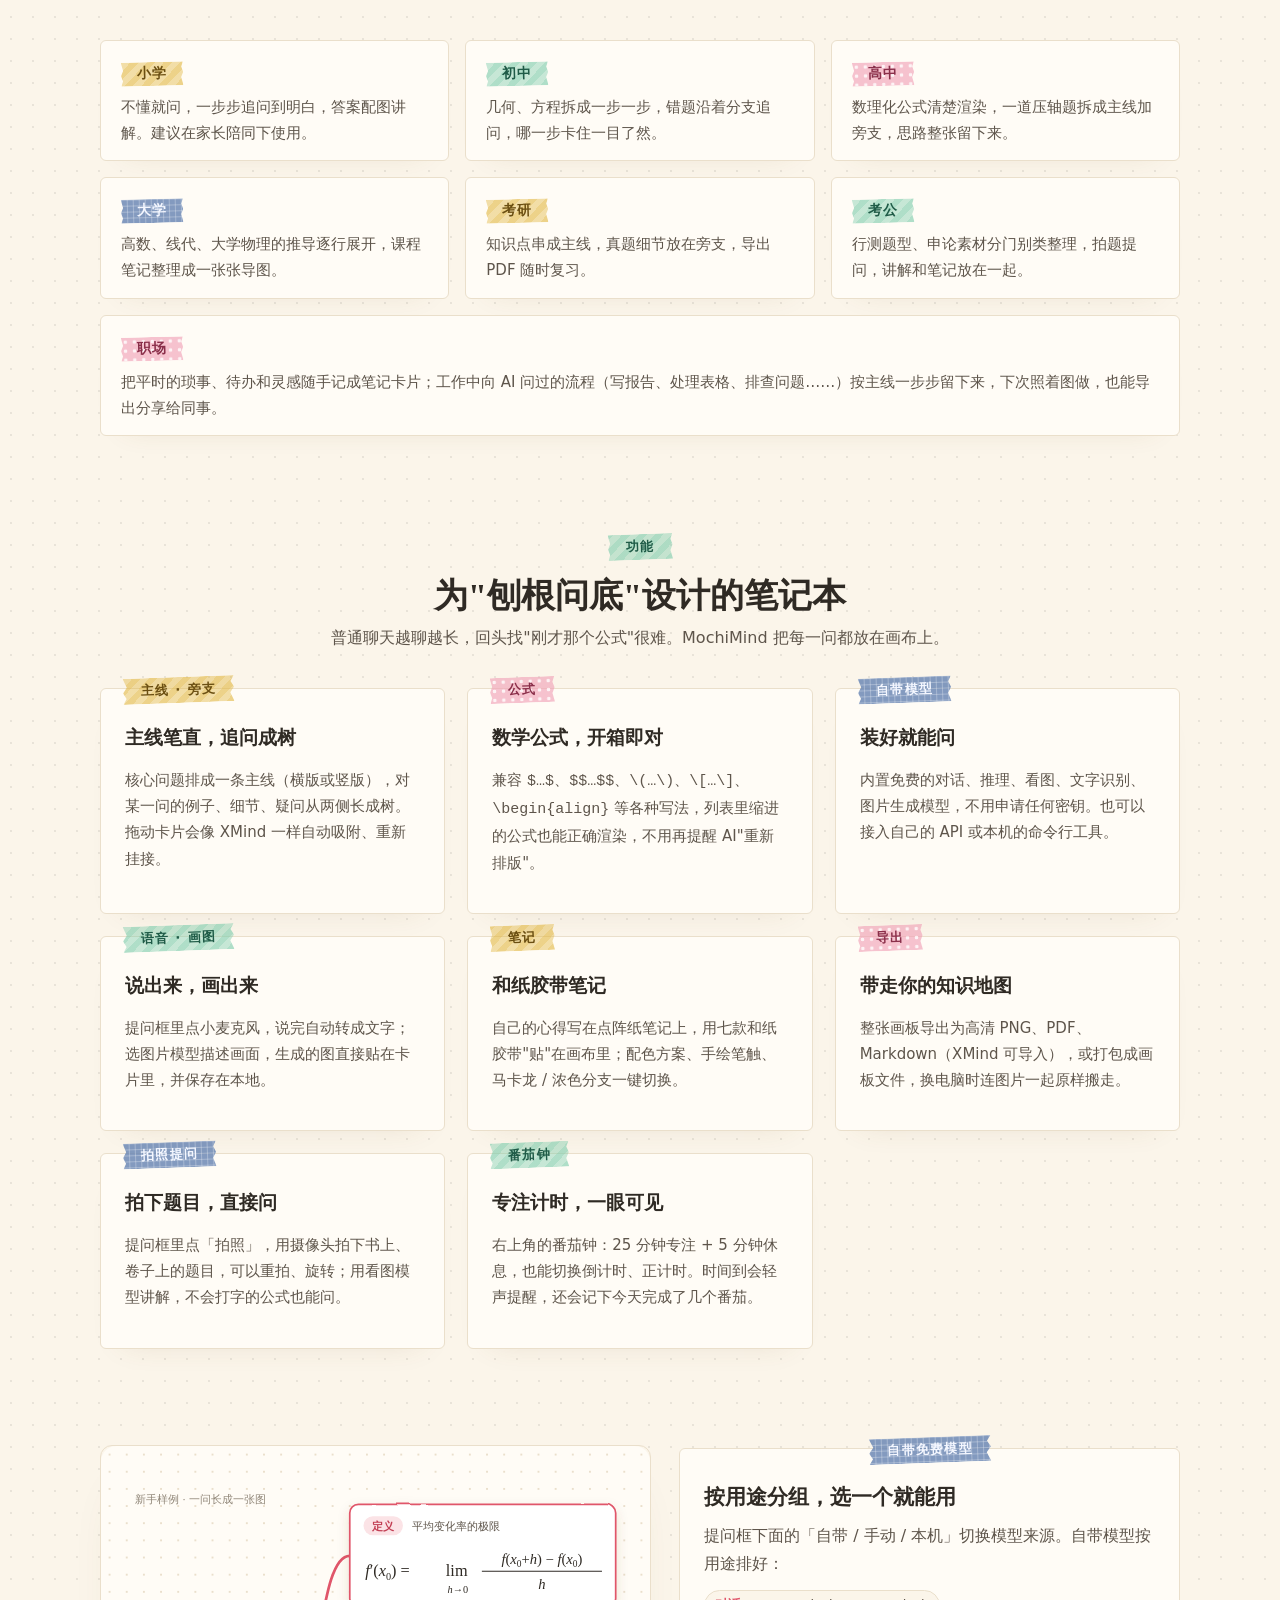
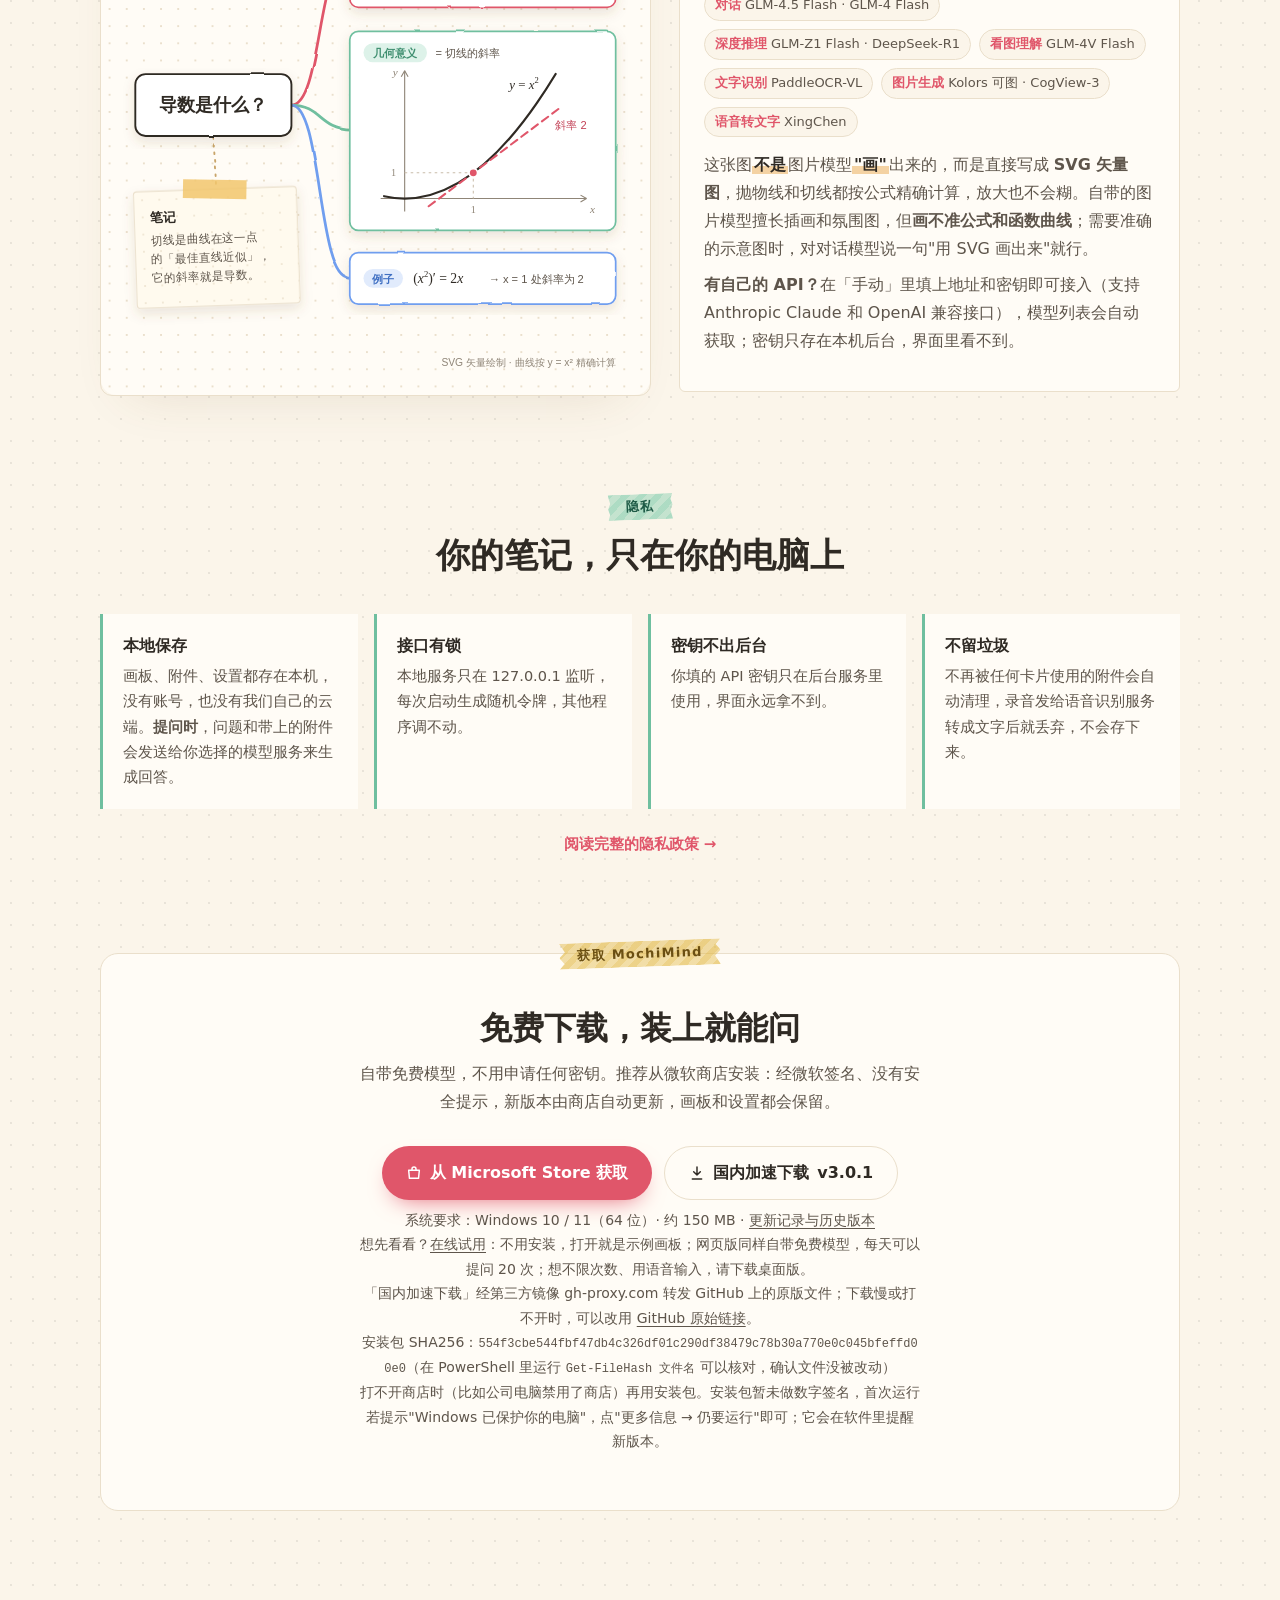
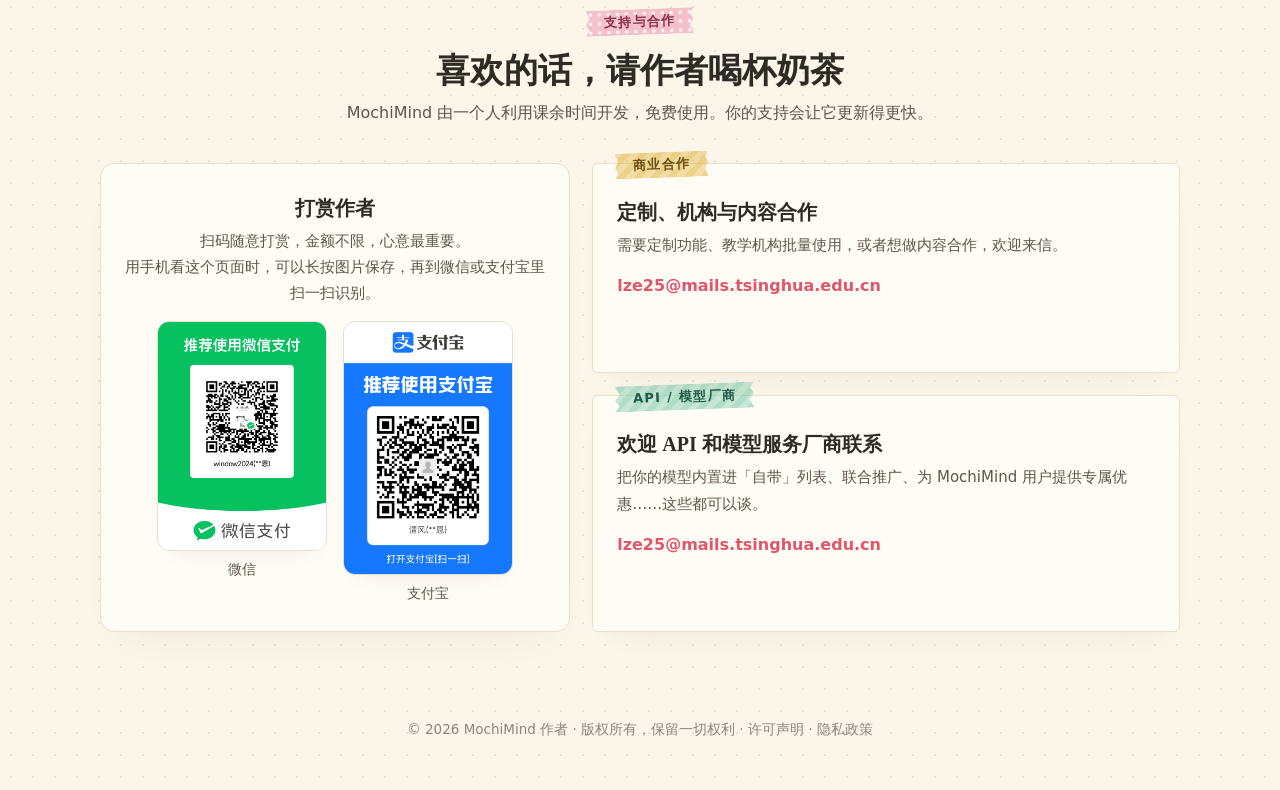
==== commit 1a03f59f: "下载改走国内加速镜像 gh-proxy.com（已核对 SHA256 与原版一致）；公布安装包校验码 - 官网第二个按钮改为「国内加速下载」，保留 GitHub 原始链接 - version.json" ====
--- a/index.html
+++ b/index.html
@@ -300,12 +300,12 @@
             <svg width="16" height="16" viewBox="0 0 24 24" fill="none" stroke="currentColor" stroke-width="2.2" stroke-linecap="round" stroke-linejoin="round" aria-hidden="true"><path d="M4 8h16l-1.2 12H5.2z"/><path d="M9 8V6a3 3 0 0 1 6 0v2"/></svg>
             从 Microsoft Store 获取
           </a>
-          <a class="btn ghost" id="dl" href="https://github.com/2061311947/MochiMind-site/releases/download/v3.0.1/MochiMind-Setup-3.0.1.exe">
+          <a class="btn ghost" id="dl-cn" href="https://gh-proxy.com/https://github.com/2061311947/MochiMind-site/releases/download/v3.0.1/MochiMind-Setup-3.0.1.exe" rel="noopener">
             <svg width="16" height="16" viewBox="0 0 24 24" fill="none" stroke="currentColor" stroke-width="2.2" stroke-linecap="round" stroke-linejoin="round" aria-hidden="true"><path d="M12 3v12M7 10l5 5 5-5M5 21h14"/></svg>
-            直接下载安装包 <span id="dl-ver">v3.0.1</span>
+            国内加速下载 <span id="dl-ver">v3.0.1</span>
           </a>
         </div>
-        <p class="req">系统要求：Windows 10 / 11（64 位）· 约 150 MB · <a href="https://github.com/2061311947/MochiMind-site/releases" rel="noopener">更新记录与历史版本</a><br />想先看看？<a href="app/">在线试用</a>：不用安装，打开就是示例画板；网页版同样自带免费模型，每天可以提问 20 次；想不限次数、用语音输入，请下载桌面版。<br />打不开商店时（比如公司电脑禁用了商店）再用安装包。安装包暂未做数字签名，首次运行若提示"Windows 已保护你的电脑"，点"更多信息 → 仍要运行"即可；它会在软件里提醒新版本。</p>
+        <p class="req">系统要求：Windows 10 / 11（64 位）· 约 150 MB · <a href="https://github.com/2061311947/MochiMind-site/releases" rel="noopener">更新记录与历史版本</a><br />想先看看？<a href="app/">在线试用</a>：不用安装，打开就是示例画板；网页版同样自带免费模型，每天可以提问 20 次；想不限次数、用语音输入，请下载桌面版。<br />「国内加速下载」经第三方镜像 gh-proxy.com 转发 GitHub 上的原版文件；下载慢或打不开时，可以改用 <a id="dl" href="https://github.com/2061311947/MochiMind-site/releases/download/v3.0.1/MochiMind-Setup-3.0.1.exe" rel="noopener">GitHub 原始链接</a>。<br />安装包 SHA256：<code id="dl-sha" style="font-size:12px;word-break:break-all">554f3cbe544fbf47db4c326df01c290df38479c78b30a770e0c045bfeffd00e0</code>（在 PowerShell 里运行 <code style="font-size:12px">Get-FileHash 文件名</code> 可以核对，确认文件没被改动）<br />打不开商店时（比如公司电脑禁用了商店）再用安装包。安装包暂未做数字签名，首次运行若提示"Windows 已保护你的电脑"，点"更多信息 → 仍要运行"即可；它会在软件里提醒新版本。</p>
       </div>
     </div>
   </section>
@@ -346,8 +346,13 @@
   <script>
     // The download button follows version.json, so a new release only needs that file updated.
     fetch('version.json', { cache: 'no-store' }).then((r) => r.ok ? r.json() : null).then((v) => {
-      if (!v || !v.version || !/^https:\/\/github\.com\/2061311947\/MochiMind-site\//.test(v.download || '')) return;
-      document.getElementById('dl').href = v.download;
+      // `github` is the original release file; `download` (what the app opens) is the China mirror of it.
+      const gh = v && (v.github || String(v.download || '').replace(/^https:\/\/[^/]+\/(?=https:\/\/github\.com\/)/, ''));
+      if (!v || !v.version || !/^https:\/\/github\.com\/2061311947\/MochiMind-site\//.test(gh || '')) return;
+      document.getElementById('dl').href = gh;
+      // 国内加速：第三方镜像只转发 GitHub 上的原版文件；校验码让用户能自己核对
+      document.getElementById('dl-cn').href = 'https://gh-proxy.com/' + gh;
+      if (/^[0-9a-f]{64}$/.test(v.sha256 || '')) document.getElementById('dl-sha').textContent = v.sha256;
       document.getElementById('dl-ver').textContent = 'v' + v.version;
     }).catch(() => {});
   </script>
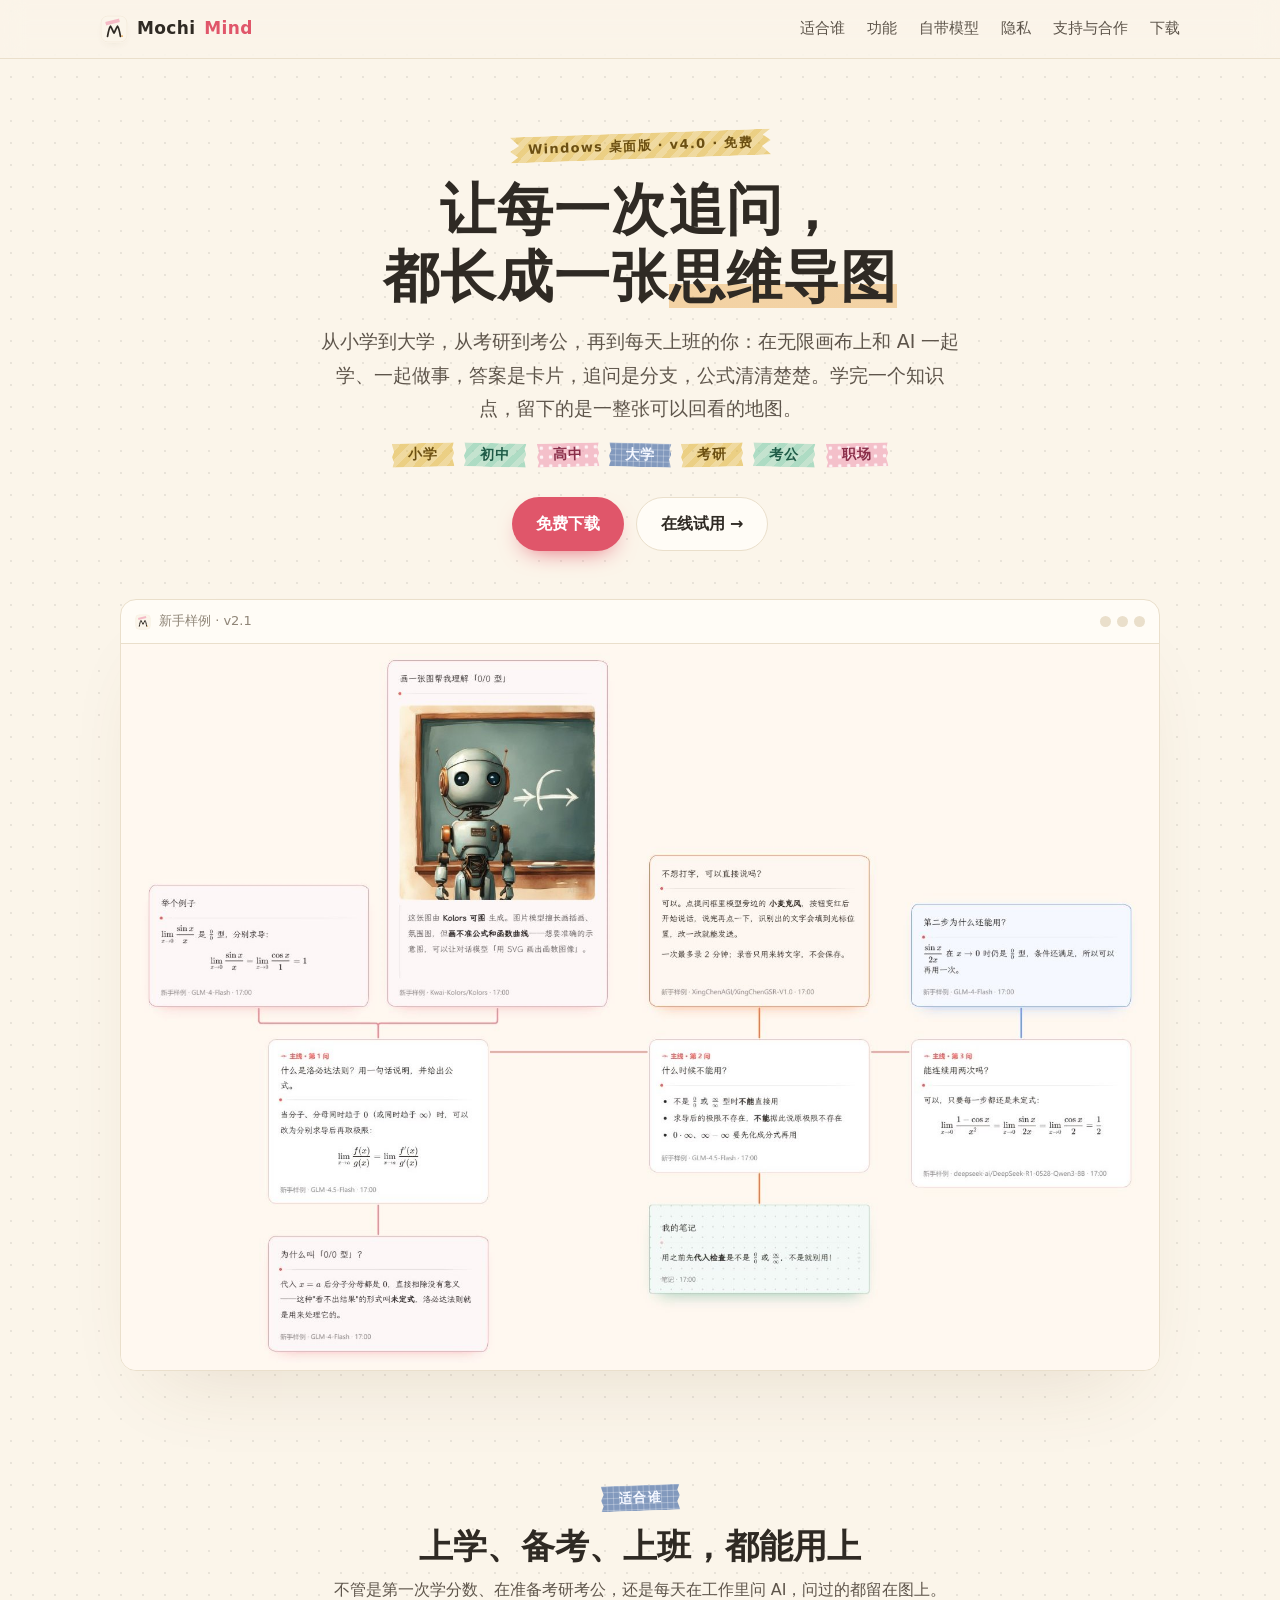
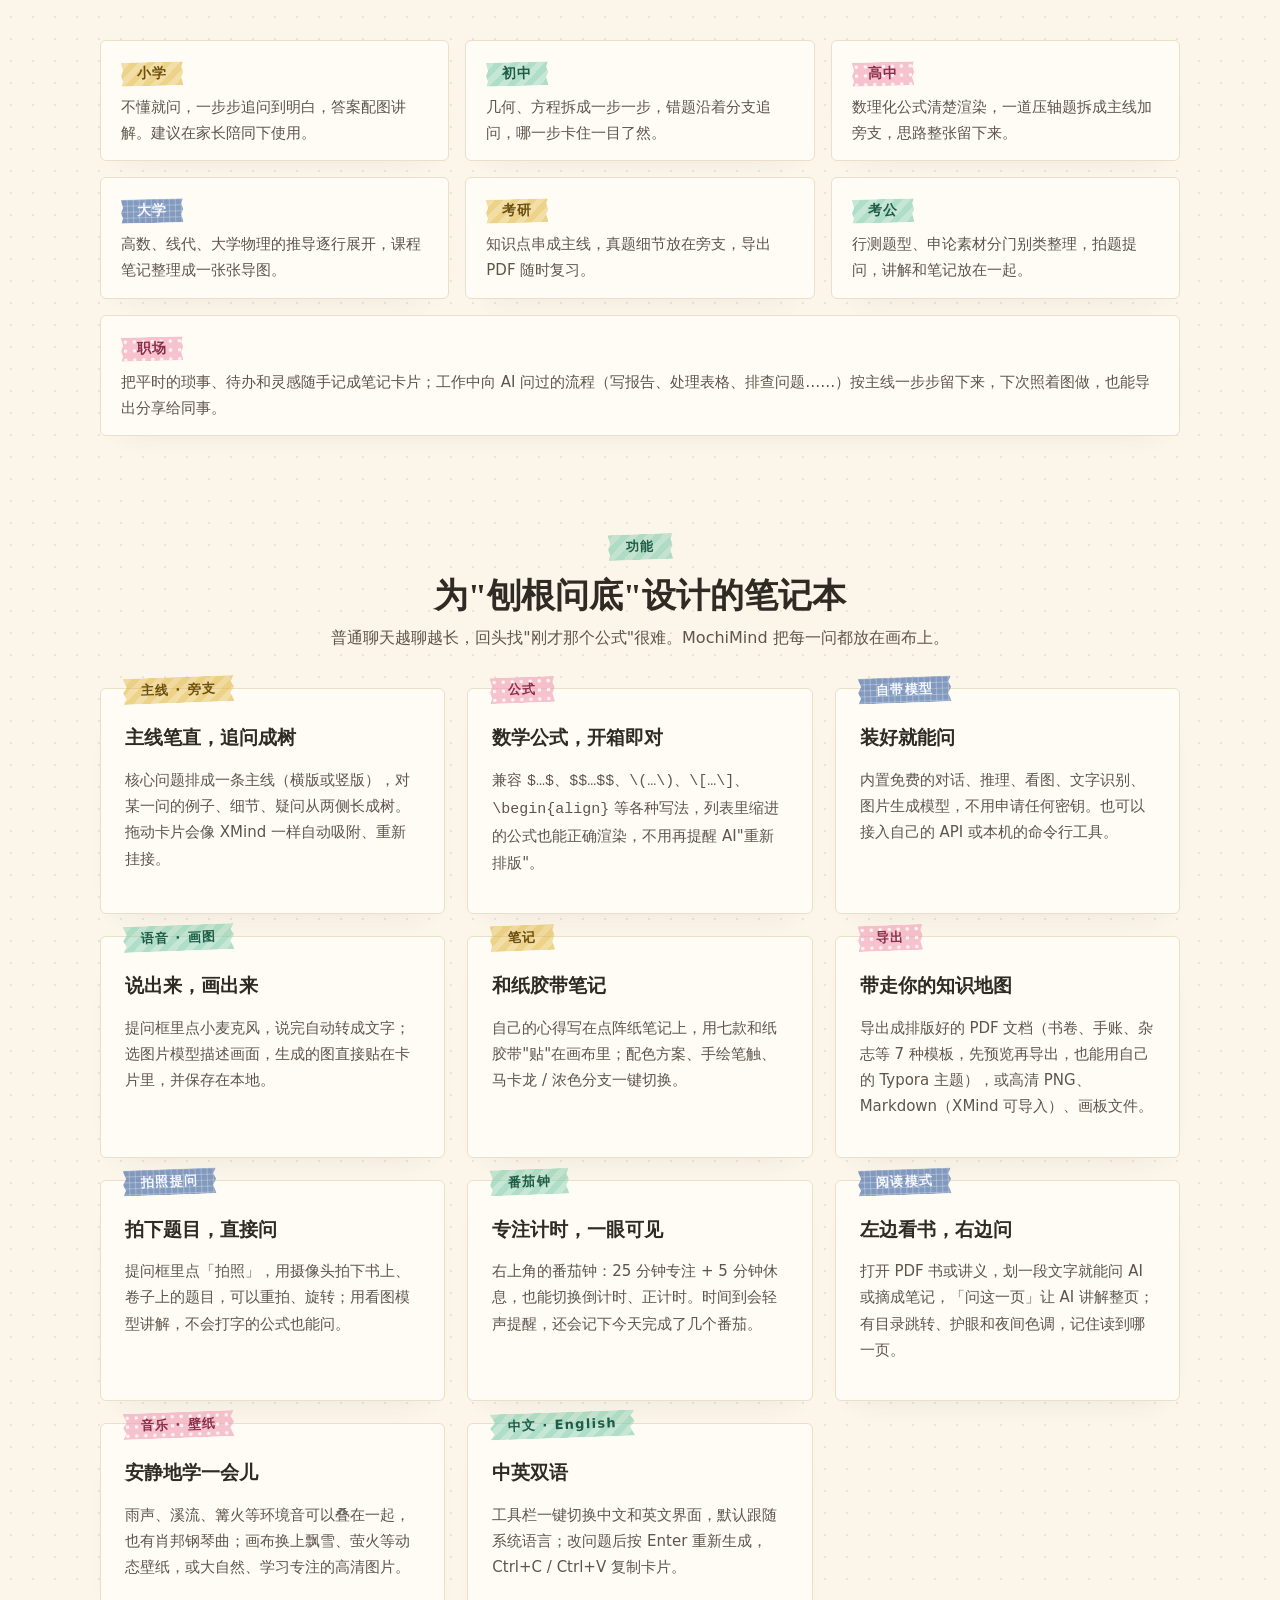
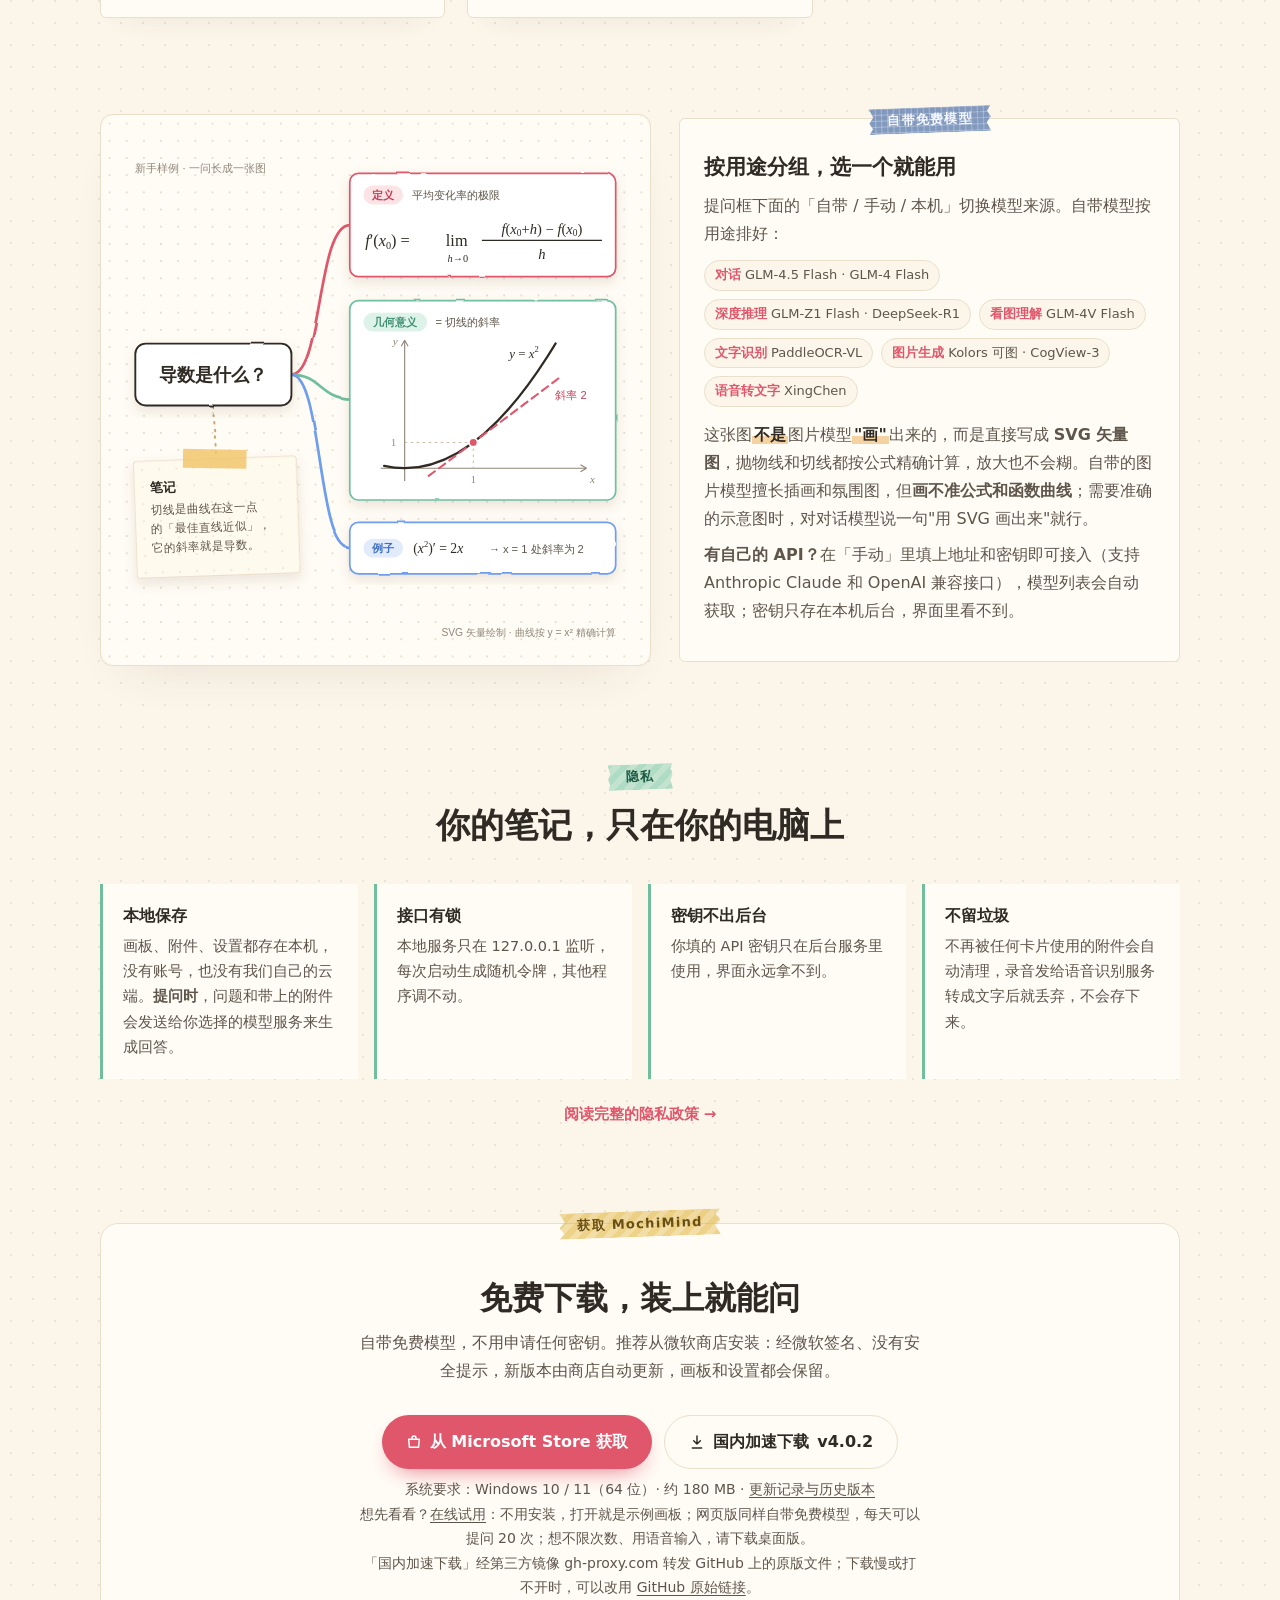
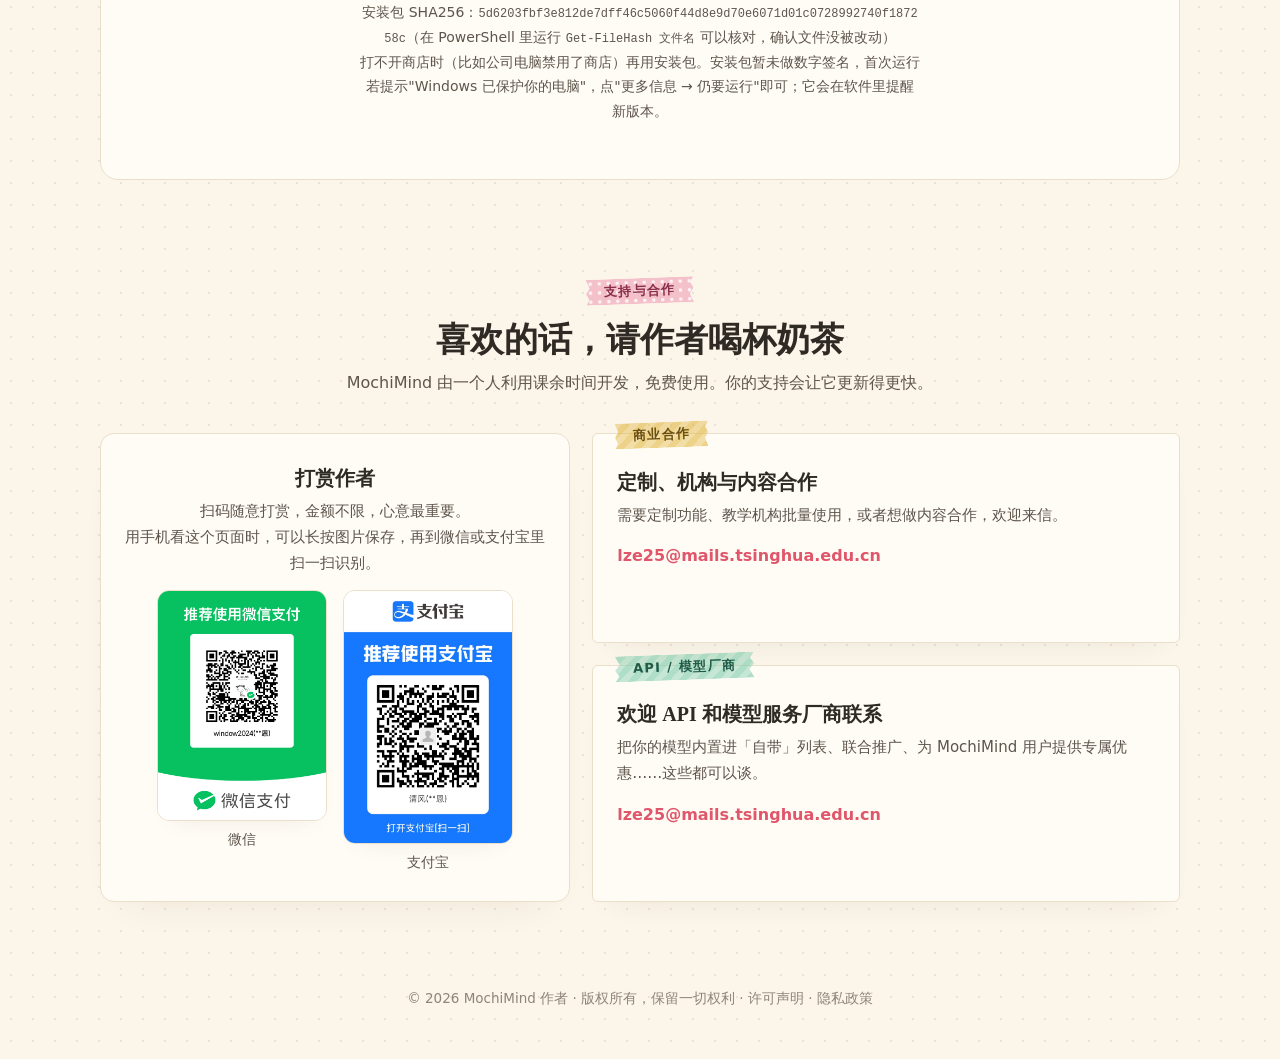
==== commit 40bd9f36: "发布 v4.0.2：下载按钮与版本信息、首页新功能、隐私政策更新、网页版同步 Co-Authored-By: Claude Opus 5.5 <noreply@anthropic.com>" ====
--- a/index.html
+++ b/index.html
@@ -172,7 +172,7 @@
 
   <header class="hero" id="top">
     <div class="wrap">
-      <span class="tape">Windows 桌面版 · v3.0 · 免费</span>
+      <span class="tape">Windows 桌面版 · v4.0 · 免费</span>
       <h1>让每一次追问，<br />都长成一张<span class="hl">思维导图</span></h1>
       <p class="lead">从小学到大学，从考研到考公，再到每天上班的你：在无限画布上和 AI 一起学、一起做事，答案是卡片，追问是分支，公式清清楚楚。学完一个知识点，留下的是一整张可以回看的地图。</p>
       <div class="who" aria-label="适合的学生">
@@ -238,7 +238,7 @@
         </div>
         <div class="card"><span class="tape sakura">导出</span>
           <h3>带走你的知识地图</h3>
-          <p>整张画板导出为高清 PNG、PDF、Markdown（XMind 可导入），或打包成画板文件，换电脑时连图片一起原样搬走。</p>
+          <p>导出成排版好的 PDF 文档（书卷、手账、杂志等 7 种模板，先预览再导出，也能用自己的 Typora 主题），或高清 PNG、Markdown（XMind 可导入）、画板文件。</p>
         </div>
         <div class="card"><span class="tape blue">拍照提问</span>
           <h3>拍下题目，直接问</h3>
@@ -247,6 +247,18 @@
         <div class="card"><span class="tape mint">番茄钟</span>
           <h3>专注计时，一眼可见</h3>
           <p>右上角的番茄钟：25 分钟专注 + 5 分钟休息，也能切换倒计时、正计时。时间到会轻声提醒，还会记下今天完成了几个番茄。</p>
+        </div>
+        <div class="card"><span class="tape blue">阅读模式</span>
+          <h3>左边看书，右边问</h3>
+          <p>打开 PDF 书或讲义，划一段文字就能问 AI 或摘成笔记，「问这一页」让 AI 讲解整页；有目录跳转、护眼和夜间色调，记住读到哪一页。</p>
+        </div>
+        <div class="card"><span class="tape sakura">音乐 · 壁纸</span>
+          <h3>安静地学一会儿</h3>
+          <p>雨声、溪流、篝火等环境音可以叠在一起，也有肖邦钢琴曲；画布换上飘雪、萤火等动态壁纸，或大自然、学习专注的高清图片。</p>
+        </div>
+        <div class="card"><span class="tape mint">中文 · English</span>
+          <h3>中英双语</h3>
+          <p>工具栏一键切换中文和英文界面，默认跟随系统语言；改问题后按 Enter 重新生成，Ctrl+C / Ctrl+V 复制卡片。</p>
         </div>
       </div>
     </div>
@@ -300,12 +312,12 @@
             <svg width="16" height="16" viewBox="0 0 24 24" fill="none" stroke="currentColor" stroke-width="2.2" stroke-linecap="round" stroke-linejoin="round" aria-hidden="true"><path d="M4 8h16l-1.2 12H5.2z"/><path d="M9 8V6a3 3 0 0 1 6 0v2"/></svg>
             从 Microsoft Store 获取
           </a>
-          <a class="btn ghost" id="dl-cn" href="https://gh-proxy.com/https://github.com/2061311947/MochiMind-site/releases/download/v3.0.1/MochiMind-Setup-3.0.1.exe" rel="noopener">
+          <a class="btn ghost" id="dl-cn" href="https://gh-proxy.com/https://github.com/2061311947/MochiMind-site/releases/download/v4.0.2/MochiMind-Setup-4.0.2.exe" rel="noopener">
             <svg width="16" height="16" viewBox="0 0 24 24" fill="none" stroke="currentColor" stroke-width="2.2" stroke-linecap="round" stroke-linejoin="round" aria-hidden="true"><path d="M12 3v12M7 10l5 5 5-5M5 21h14"/></svg>
-            国内加速下载 <span id="dl-ver">v3.0.1</span>
+            国内加速下载 <span id="dl-ver">v4.0.2</span>
           </a>
         </div>
-        <p class="req">系统要求：Windows 10 / 11（64 位）· 约 150 MB · <a href="https://github.com/2061311947/MochiMind-site/releases" rel="noopener">更新记录与历史版本</a><br />想先看看？<a href="app/">在线试用</a>：不用安装，打开就是示例画板；网页版同样自带免费模型，每天可以提问 20 次；想不限次数、用语音输入，请下载桌面版。<br />「国内加速下载」经第三方镜像 gh-proxy.com 转发 GitHub 上的原版文件；下载慢或打不开时，可以改用 <a id="dl" href="https://github.com/2061311947/MochiMind-site/releases/download/v3.0.1/MochiMind-Setup-3.0.1.exe" rel="noopener">GitHub 原始链接</a>。<br />安装包 SHA256：<code id="dl-sha" style="font-size:12px;word-break:break-all">554f3cbe544fbf47db4c326df01c290df38479c78b30a770e0c045bfeffd00e0</code>（在 PowerShell 里运行 <code style="font-size:12px">Get-FileHash 文件名</code> 可以核对，确认文件没被改动）<br />打不开商店时（比如公司电脑禁用了商店）再用安装包。安装包暂未做数字签名，首次运行若提示"Windows 已保护你的电脑"，点"更多信息 → 仍要运行"即可；它会在软件里提醒新版本。</p>
+        <p class="req">系统要求：Windows 10 / 11（64 位）· 约 180 MB · <a href="https://github.com/2061311947/MochiMind-site/releases" rel="noopener">更新记录与历史版本</a><br />想先看看？<a href="app/">在线试用</a>：不用安装，打开就是示例画板；网页版同样自带免费模型，每天可以提问 20 次；想不限次数、用语音输入，请下载桌面版。<br />「国内加速下载」经第三方镜像 gh-proxy.com 转发 GitHub 上的原版文件；下载慢或打不开时，可以改用 <a id="dl" href="https://github.com/2061311947/MochiMind-site/releases/download/v4.0.2/MochiMind-Setup-4.0.2.exe" rel="noopener">GitHub 原始链接</a>。<br />安装包 SHA256：<code id="dl-sha" style="font-size:12px;word-break:break-all">5d6203fbf3e812de7dff46c5060f44d8e9d70e6071d01c0728992740f187258c</code>（在 PowerShell 里运行 <code style="font-size:12px">Get-FileHash 文件名</code> 可以核对，确认文件没被改动）<br />打不开商店时（比如公司电脑禁用了商店）再用安装包。安装包暂未做数字签名，首次运行若提示"Windows 已保护你的电脑"，点"更多信息 → 仍要运行"即可；它会在软件里提醒新版本。</p>
       </div>
     </div>
   </section>
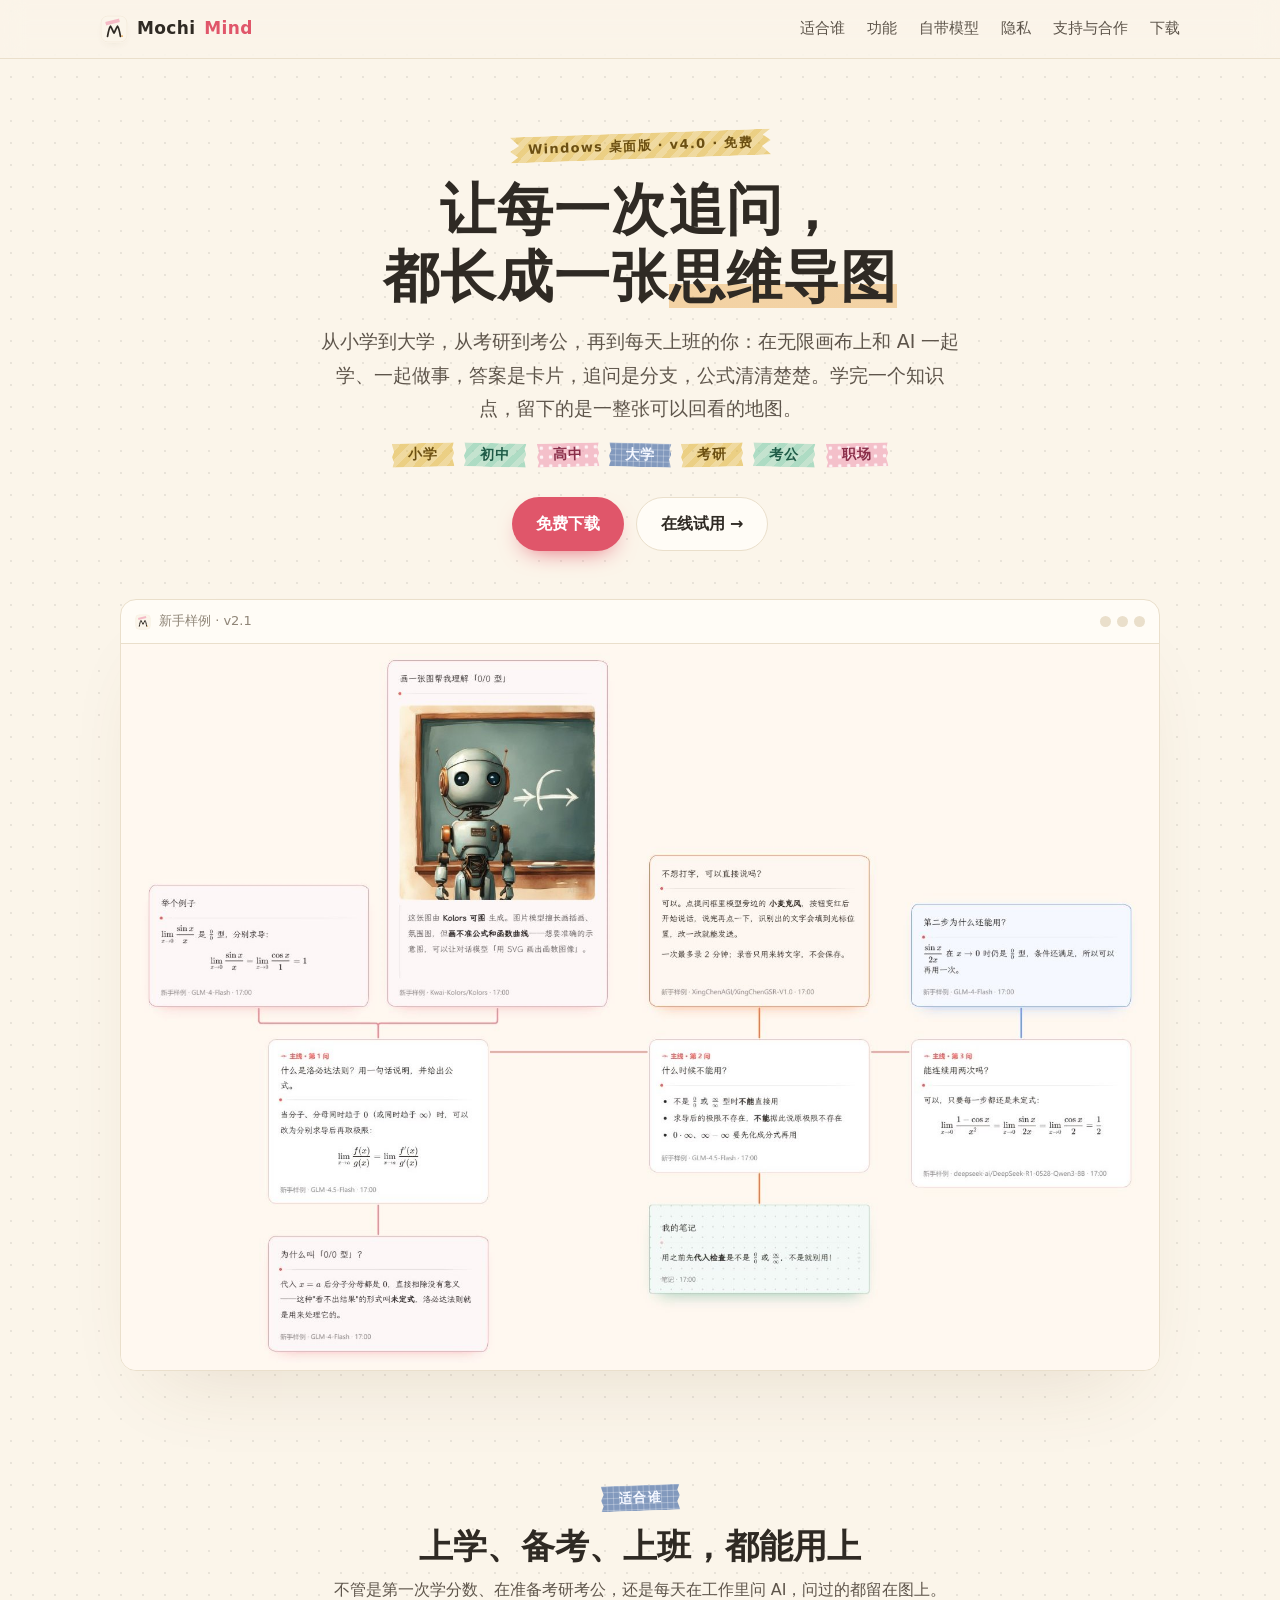
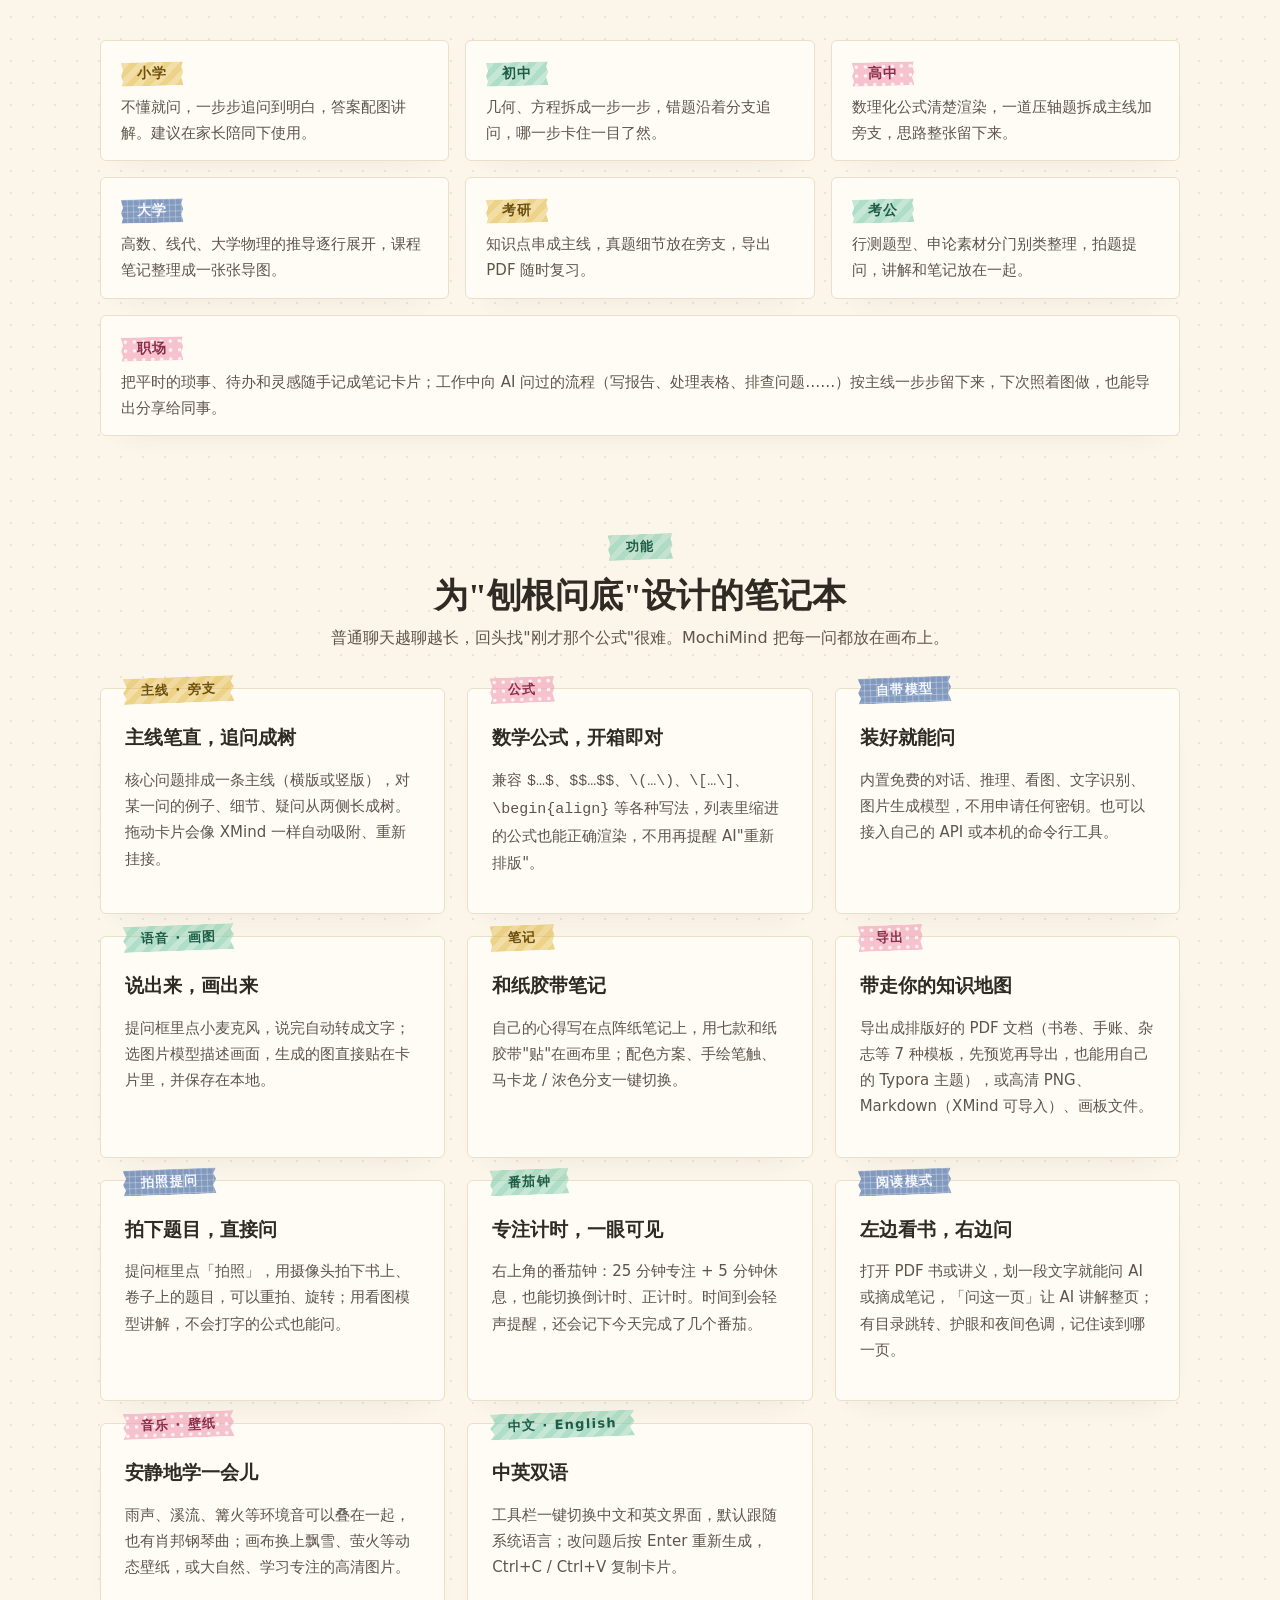
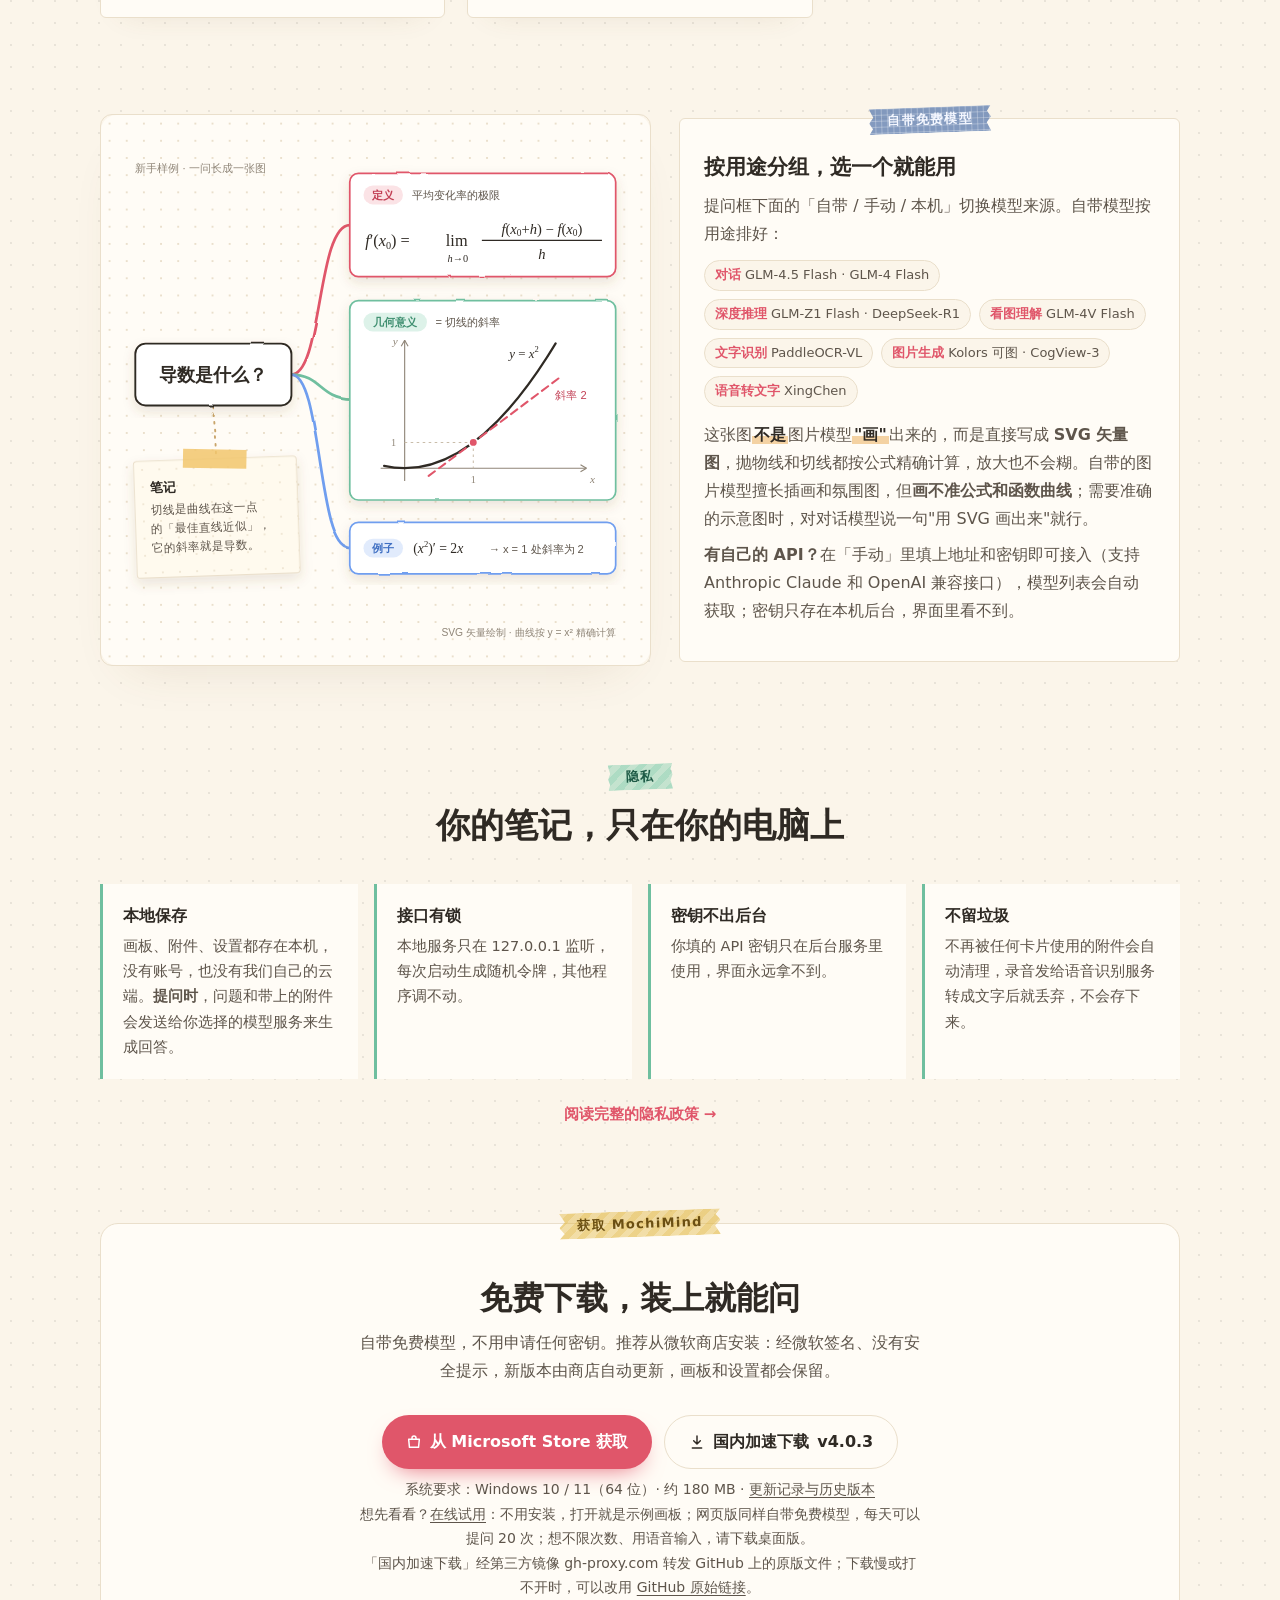
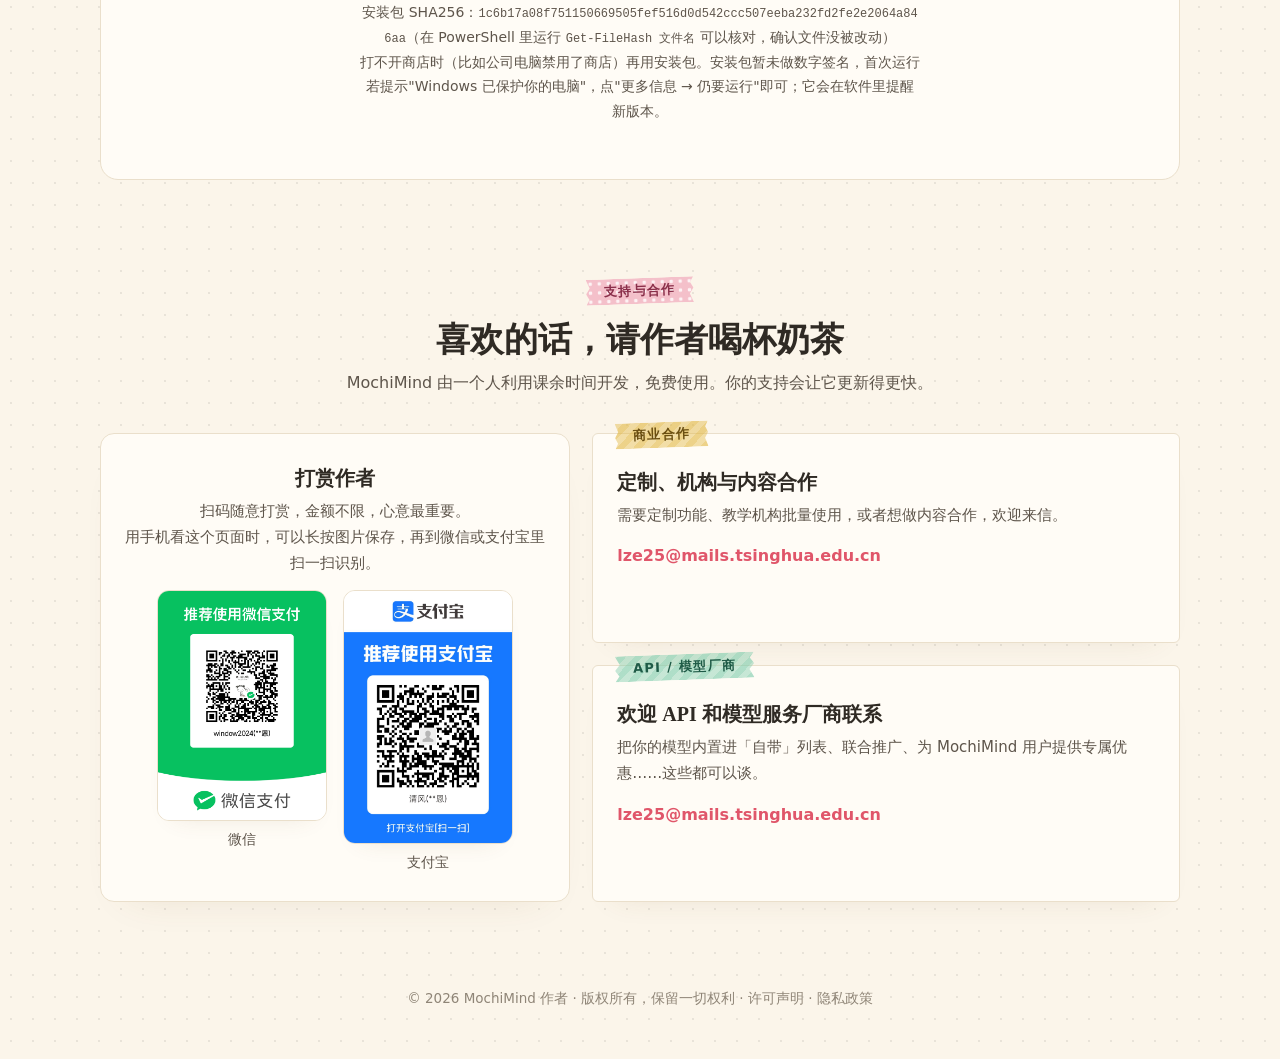
==== commit fb9b2dc8: "发布 v4.0.3：修复导出文档图片，下载按钮、版本信息与网页版同步 Co-Authored-By: Claude Opus 5.5 <noreply@anthropic.com>" ====
--- a/index.html
+++ b/index.html
@@ -312,12 +312,12 @@
             <svg width="16" height="16" viewBox="0 0 24 24" fill="none" stroke="currentColor" stroke-width="2.2" stroke-linecap="round" stroke-linejoin="round" aria-hidden="true"><path d="M4 8h16l-1.2 12H5.2z"/><path d="M9 8V6a3 3 0 0 1 6 0v2"/></svg>
             从 Microsoft Store 获取
           </a>
-          <a class="btn ghost" id="dl-cn" href="https://gh-proxy.com/https://github.com/2061311947/MochiMind-site/releases/download/v4.0.2/MochiMind-Setup-4.0.2.exe" rel="noopener">
+          <a class="btn ghost" id="dl-cn" href="https://gh-proxy.com/https://github.com/2061311947/MochiMind-site/releases/download/v4.0.3/MochiMind-Setup-4.0.3.exe" rel="noopener">
             <svg width="16" height="16" viewBox="0 0 24 24" fill="none" stroke="currentColor" stroke-width="2.2" stroke-linecap="round" stroke-linejoin="round" aria-hidden="true"><path d="M12 3v12M7 10l5 5 5-5M5 21h14"/></svg>
-            国内加速下载 <span id="dl-ver">v4.0.2</span>
+            国内加速下载 <span id="dl-ver">v4.0.3</span>
           </a>
         </div>
-        <p class="req">系统要求：Windows 10 / 11（64 位）· 约 180 MB · <a href="https://github.com/2061311947/MochiMind-site/releases" rel="noopener">更新记录与历史版本</a><br />想先看看？<a href="app/">在线试用</a>：不用安装，打开就是示例画板；网页版同样自带免费模型，每天可以提问 20 次；想不限次数、用语音输入，请下载桌面版。<br />「国内加速下载」经第三方镜像 gh-proxy.com 转发 GitHub 上的原版文件；下载慢或打不开时，可以改用 <a id="dl" href="https://github.com/2061311947/MochiMind-site/releases/download/v4.0.2/MochiMind-Setup-4.0.2.exe" rel="noopener">GitHub 原始链接</a>。<br />安装包 SHA256：<code id="dl-sha" style="font-size:12px;word-break:break-all">5d6203fbf3e812de7dff46c5060f44d8e9d70e6071d01c0728992740f187258c</code>（在 PowerShell 里运行 <code style="font-size:12px">Get-FileHash 文件名</code> 可以核对，确认文件没被改动）<br />打不开商店时（比如公司电脑禁用了商店）再用安装包。安装包暂未做数字签名，首次运行若提示"Windows 已保护你的电脑"，点"更多信息 → 仍要运行"即可；它会在软件里提醒新版本。</p>
+        <p class="req">系统要求：Windows 10 / 11（64 位）· 约 180 MB · <a href="https://github.com/2061311947/MochiMind-site/releases" rel="noopener">更新记录与历史版本</a><br />想先看看？<a href="app/">在线试用</a>：不用安装，打开就是示例画板；网页版同样自带免费模型，每天可以提问 20 次；想不限次数、用语音输入，请下载桌面版。<br />「国内加速下载」经第三方镜像 gh-proxy.com 转发 GitHub 上的原版文件；下载慢或打不开时，可以改用 <a id="dl" href="https://github.com/2061311947/MochiMind-site/releases/download/v4.0.3/MochiMind-Setup-4.0.3.exe" rel="noopener">GitHub 原始链接</a>。<br />安装包 SHA256：<code id="dl-sha" style="font-size:12px;word-break:break-all">5d6203fbf3e812de7dff46c5060f44d8e9d70e6071d01c0728992740f187258c</code>（在 PowerShell 里运行 <code style="font-size:12px">Get-FileHash 文件名</code> 可以核对，确认文件没被改动）<br />打不开商店时（比如公司电脑禁用了商店）再用安装包。安装包暂未做数字签名，首次运行若提示"Windows 已保护你的电脑"，点"更多信息 → 仍要运行"即可；它会在软件里提醒新版本。</p>
       </div>
     </div>
   </section>
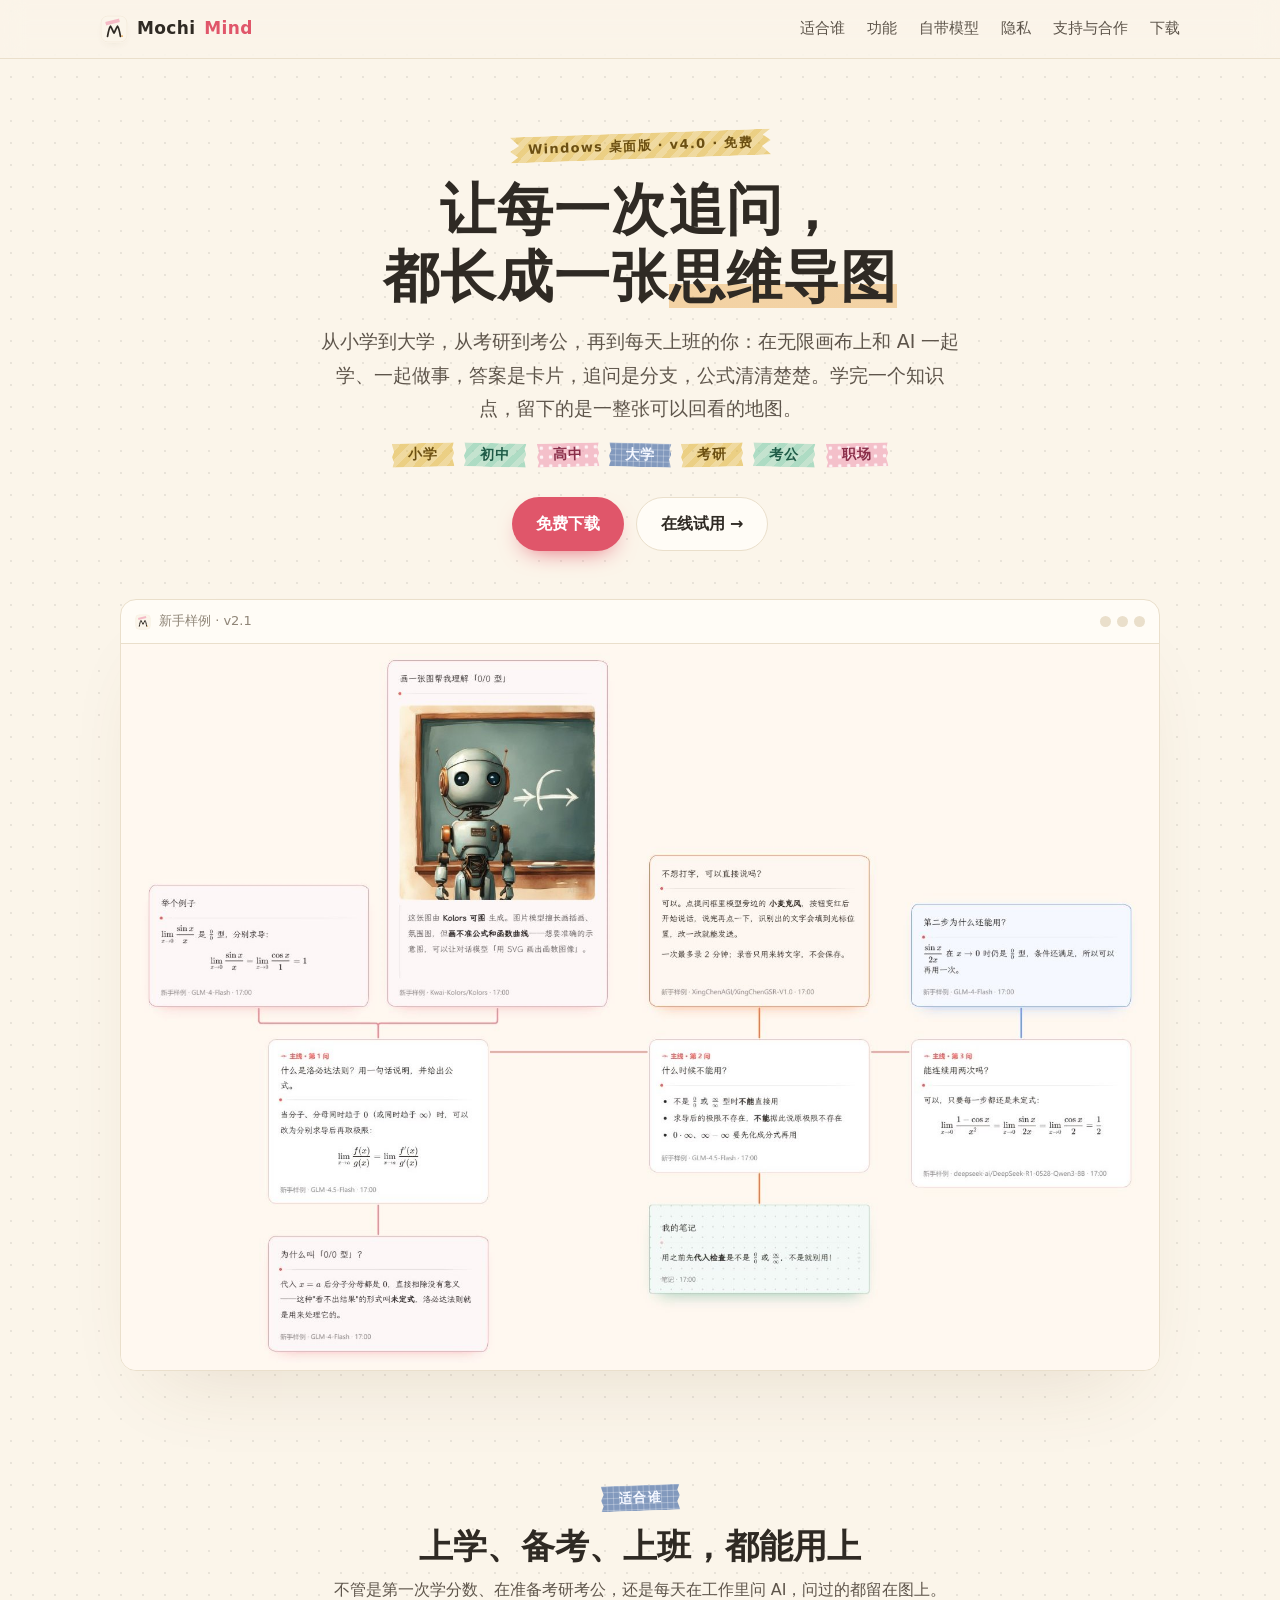
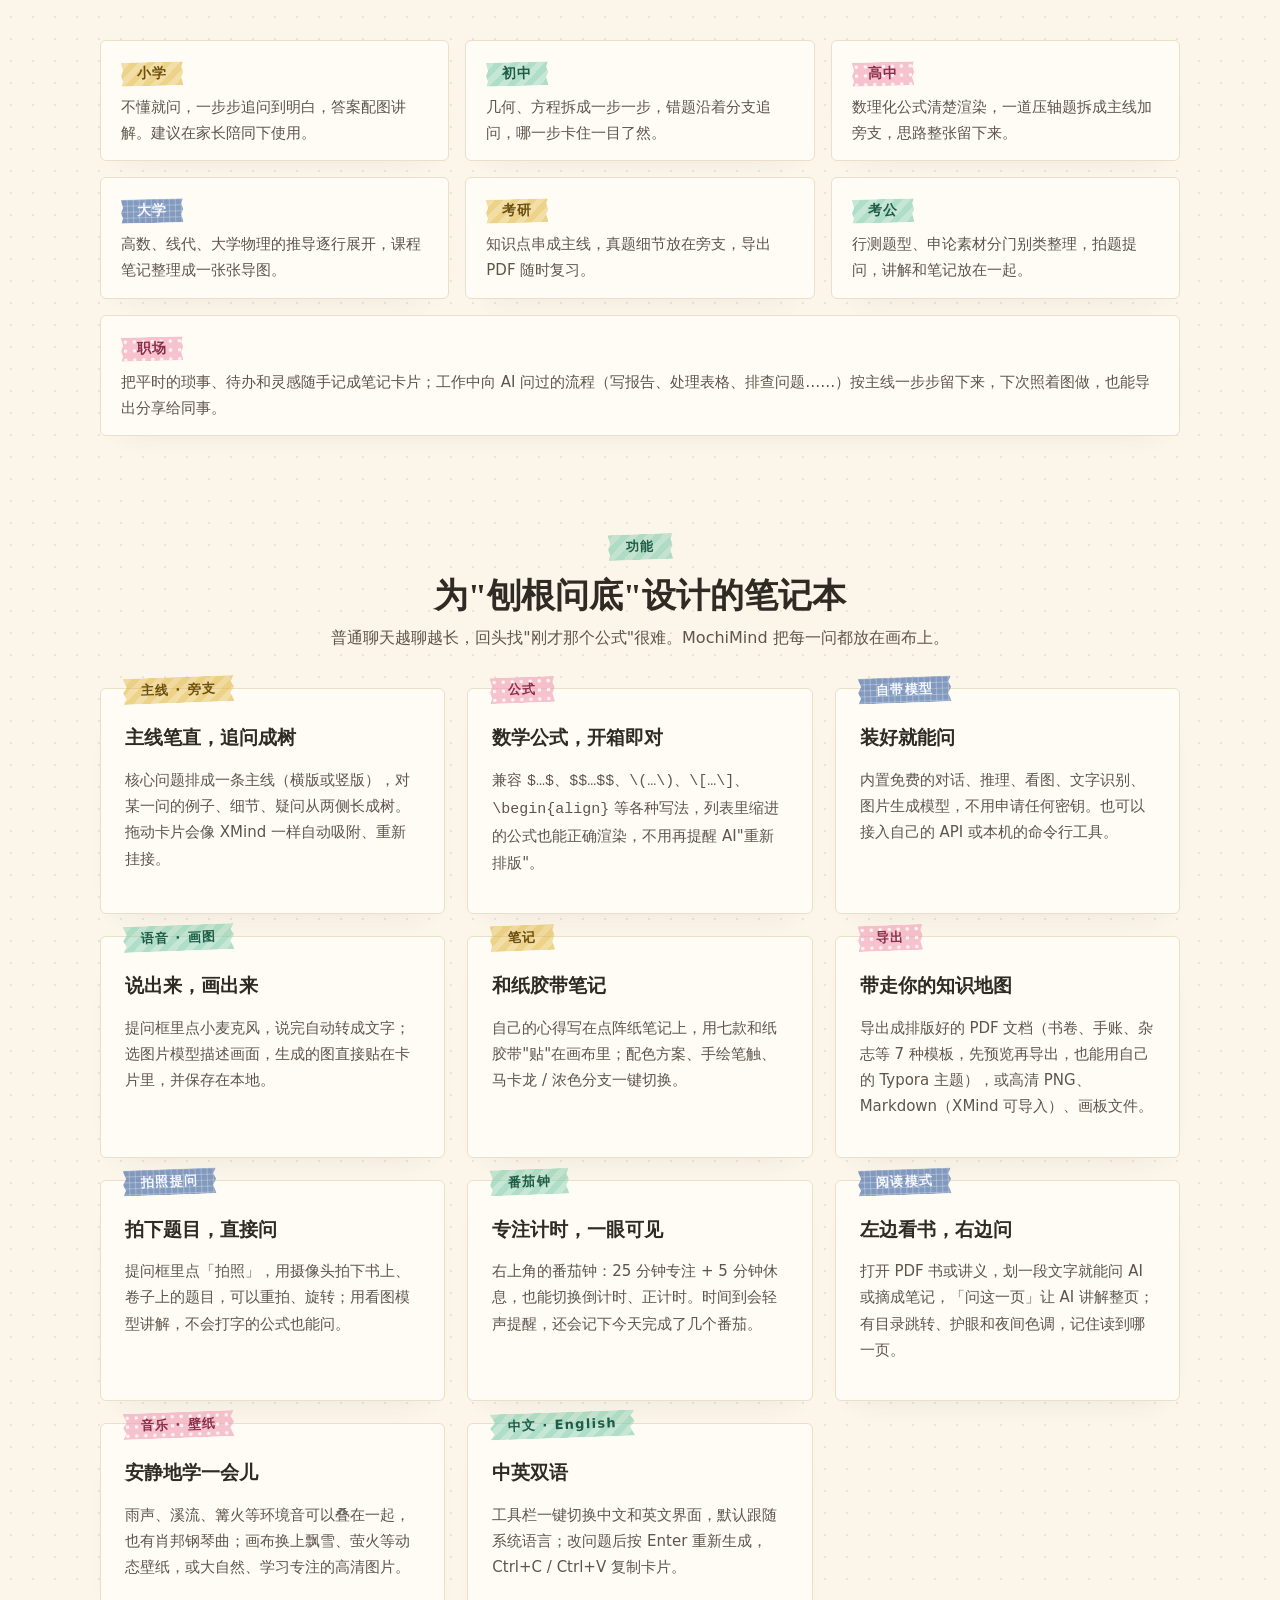
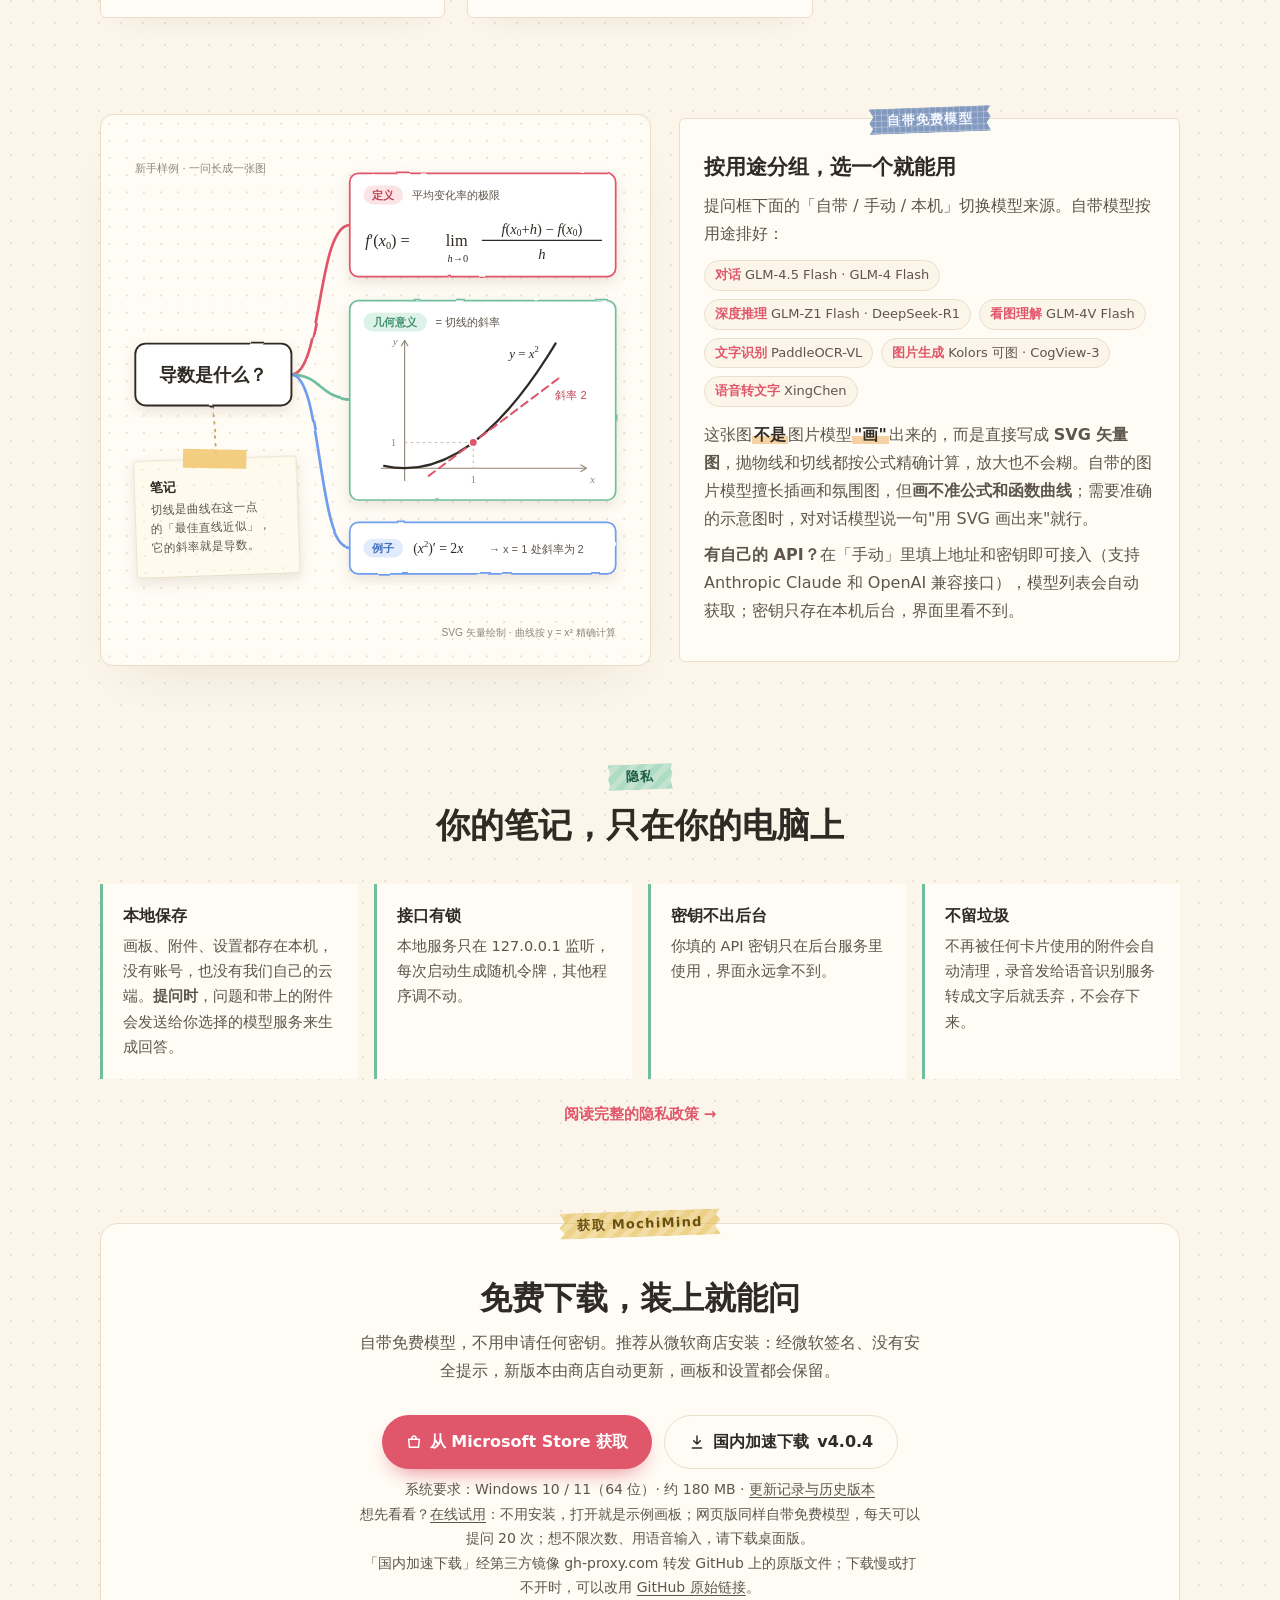
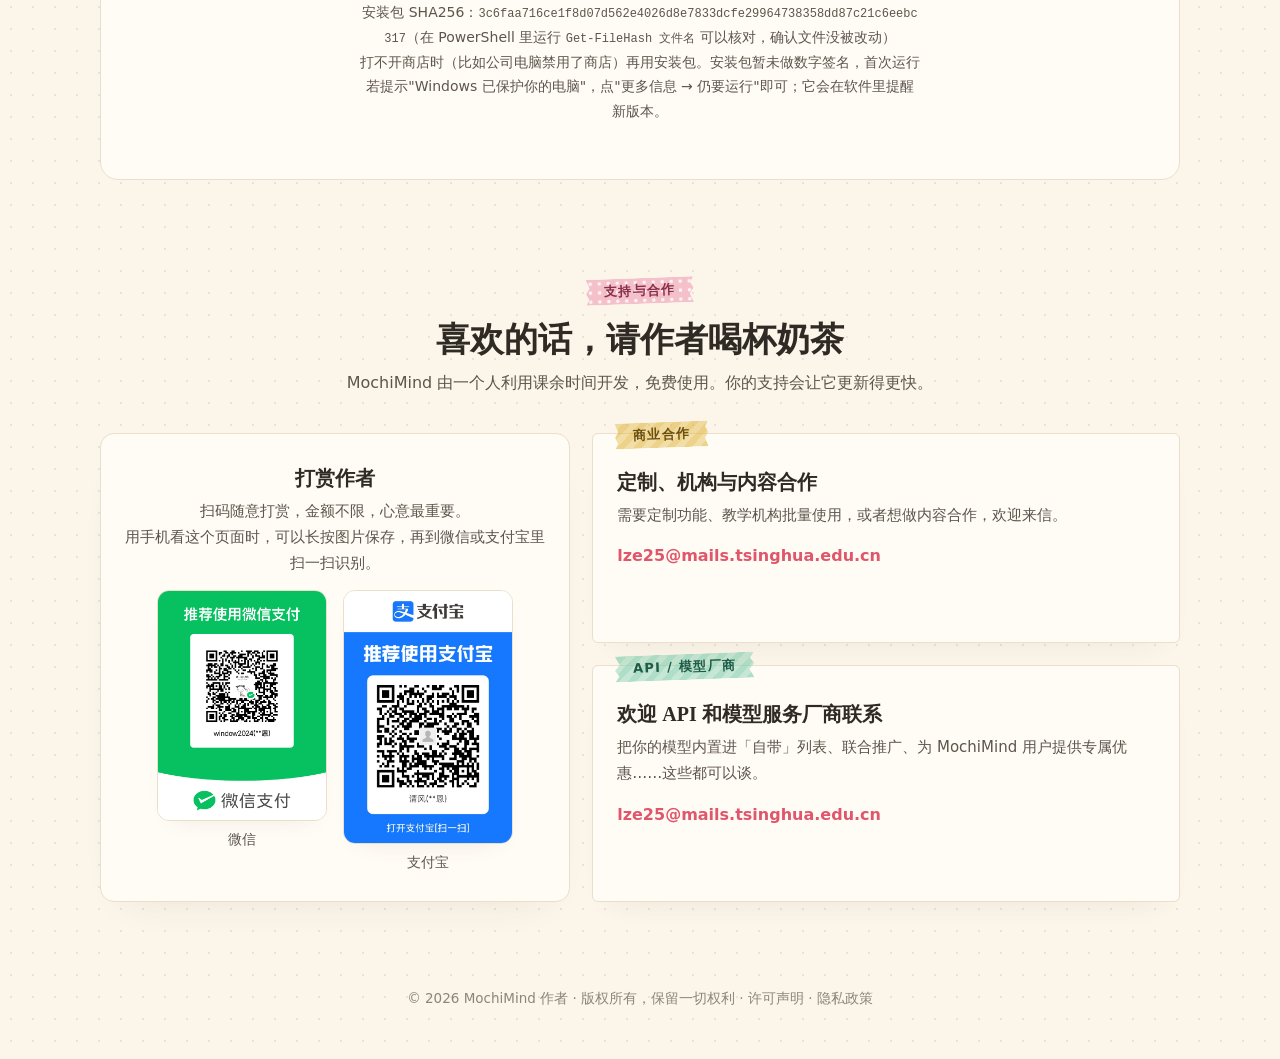
==== commit a72de216: "发布 v4.0.4：新手样例、轻快音乐、最低支持版本；下载按钮、版本信息、隐私政策与网页版同步 Co-Authored-By: Claude Opus 5.5 <noreply@anthropic.c" ====
--- a/index.html
+++ b/index.html
@@ -312,12 +312,12 @@
             <svg width="16" height="16" viewBox="0 0 24 24" fill="none" stroke="currentColor" stroke-width="2.2" stroke-linecap="round" stroke-linejoin="round" aria-hidden="true"><path d="M4 8h16l-1.2 12H5.2z"/><path d="M9 8V6a3 3 0 0 1 6 0v2"/></svg>
             从 Microsoft Store 获取
           </a>
-          <a class="btn ghost" id="dl-cn" href="https://gh-proxy.com/https://github.com/2061311947/MochiMind-site/releases/download/v4.0.3/MochiMind-Setup-4.0.3.exe" rel="noopener">
+          <a class="btn ghost" id="dl-cn" href="https://gh-proxy.com/https://github.com/2061311947/MochiMind-site/releases/download/v4.0.4/MochiMind-Setup-4.0.4.exe" rel="noopener">
             <svg width="16" height="16" viewBox="0 0 24 24" fill="none" stroke="currentColor" stroke-width="2.2" stroke-linecap="round" stroke-linejoin="round" aria-hidden="true"><path d="M12 3v12M7 10l5 5 5-5M5 21h14"/></svg>
-            国内加速下载 <span id="dl-ver">v4.0.3</span>
+            国内加速下载 <span id="dl-ver">v4.0.4</span>
           </a>
         </div>
-        <p class="req">系统要求：Windows 10 / 11（64 位）· 约 180 MB · <a href="https://github.com/2061311947/MochiMind-site/releases" rel="noopener">更新记录与历史版本</a><br />想先看看？<a href="app/">在线试用</a>：不用安装，打开就是示例画板；网页版同样自带免费模型，每天可以提问 20 次；想不限次数、用语音输入，请下载桌面版。<br />「国内加速下载」经第三方镜像 gh-proxy.com 转发 GitHub 上的原版文件；下载慢或打不开时，可以改用 <a id="dl" href="https://github.com/2061311947/MochiMind-site/releases/download/v4.0.3/MochiMind-Setup-4.0.3.exe" rel="noopener">GitHub 原始链接</a>。<br />安装包 SHA256：<code id="dl-sha" style="font-size:12px;word-break:break-all">5d6203fbf3e812de7dff46c5060f44d8e9d70e6071d01c0728992740f187258c</code>（在 PowerShell 里运行 <code style="font-size:12px">Get-FileHash 文件名</code> 可以核对，确认文件没被改动）<br />打不开商店时（比如公司电脑禁用了商店）再用安装包。安装包暂未做数字签名，首次运行若提示"Windows 已保护你的电脑"，点"更多信息 → 仍要运行"即可；它会在软件里提醒新版本。</p>
+        <p class="req">系统要求：Windows 10 / 11（64 位）· 约 180 MB · <a href="https://github.com/2061311947/MochiMind-site/releases" rel="noopener">更新记录与历史版本</a><br />想先看看？<a href="app/">在线试用</a>：不用安装，打开就是示例画板；网页版同样自带免费模型，每天可以提问 20 次；想不限次数、用语音输入，请下载桌面版。<br />「国内加速下载」经第三方镜像 gh-proxy.com 转发 GitHub 上的原版文件；下载慢或打不开时，可以改用 <a id="dl" href="https://github.com/2061311947/MochiMind-site/releases/download/v4.0.4/MochiMind-Setup-4.0.4.exe" rel="noopener">GitHub 原始链接</a>。<br />安装包 SHA256：<code id="dl-sha" style="font-size:12px;word-break:break-all">5d6203fbf3e812de7dff46c5060f44d8e9d70e6071d01c0728992740f187258c</code>（在 PowerShell 里运行 <code style="font-size:12px">Get-FileHash 文件名</code> 可以核对，确认文件没被改动）<br />打不开商店时（比如公司电脑禁用了商店）再用安装包。安装包暂未做数字签名，首次运行若提示"Windows 已保护你的电脑"，点"更多信息 → 仍要运行"即可；它会在软件里提醒新版本。</p>
       </div>
     </div>
   </section>
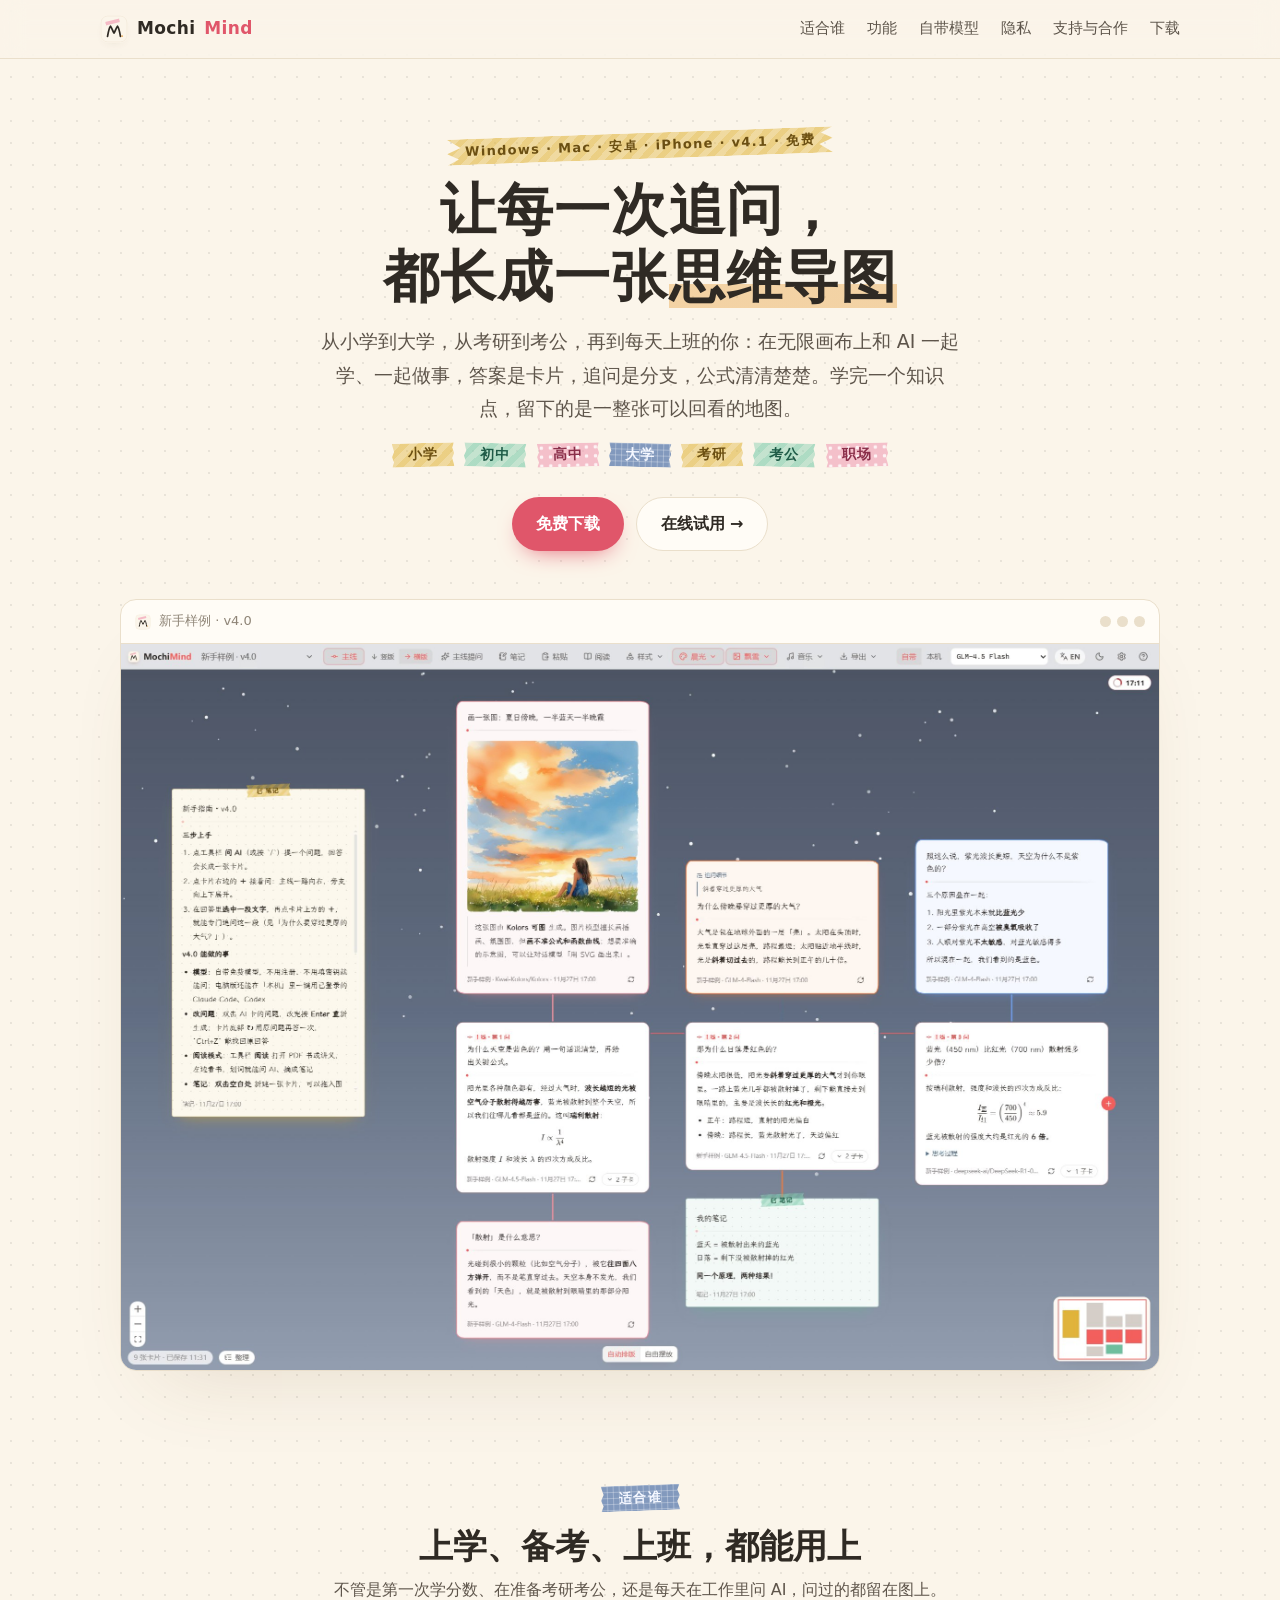
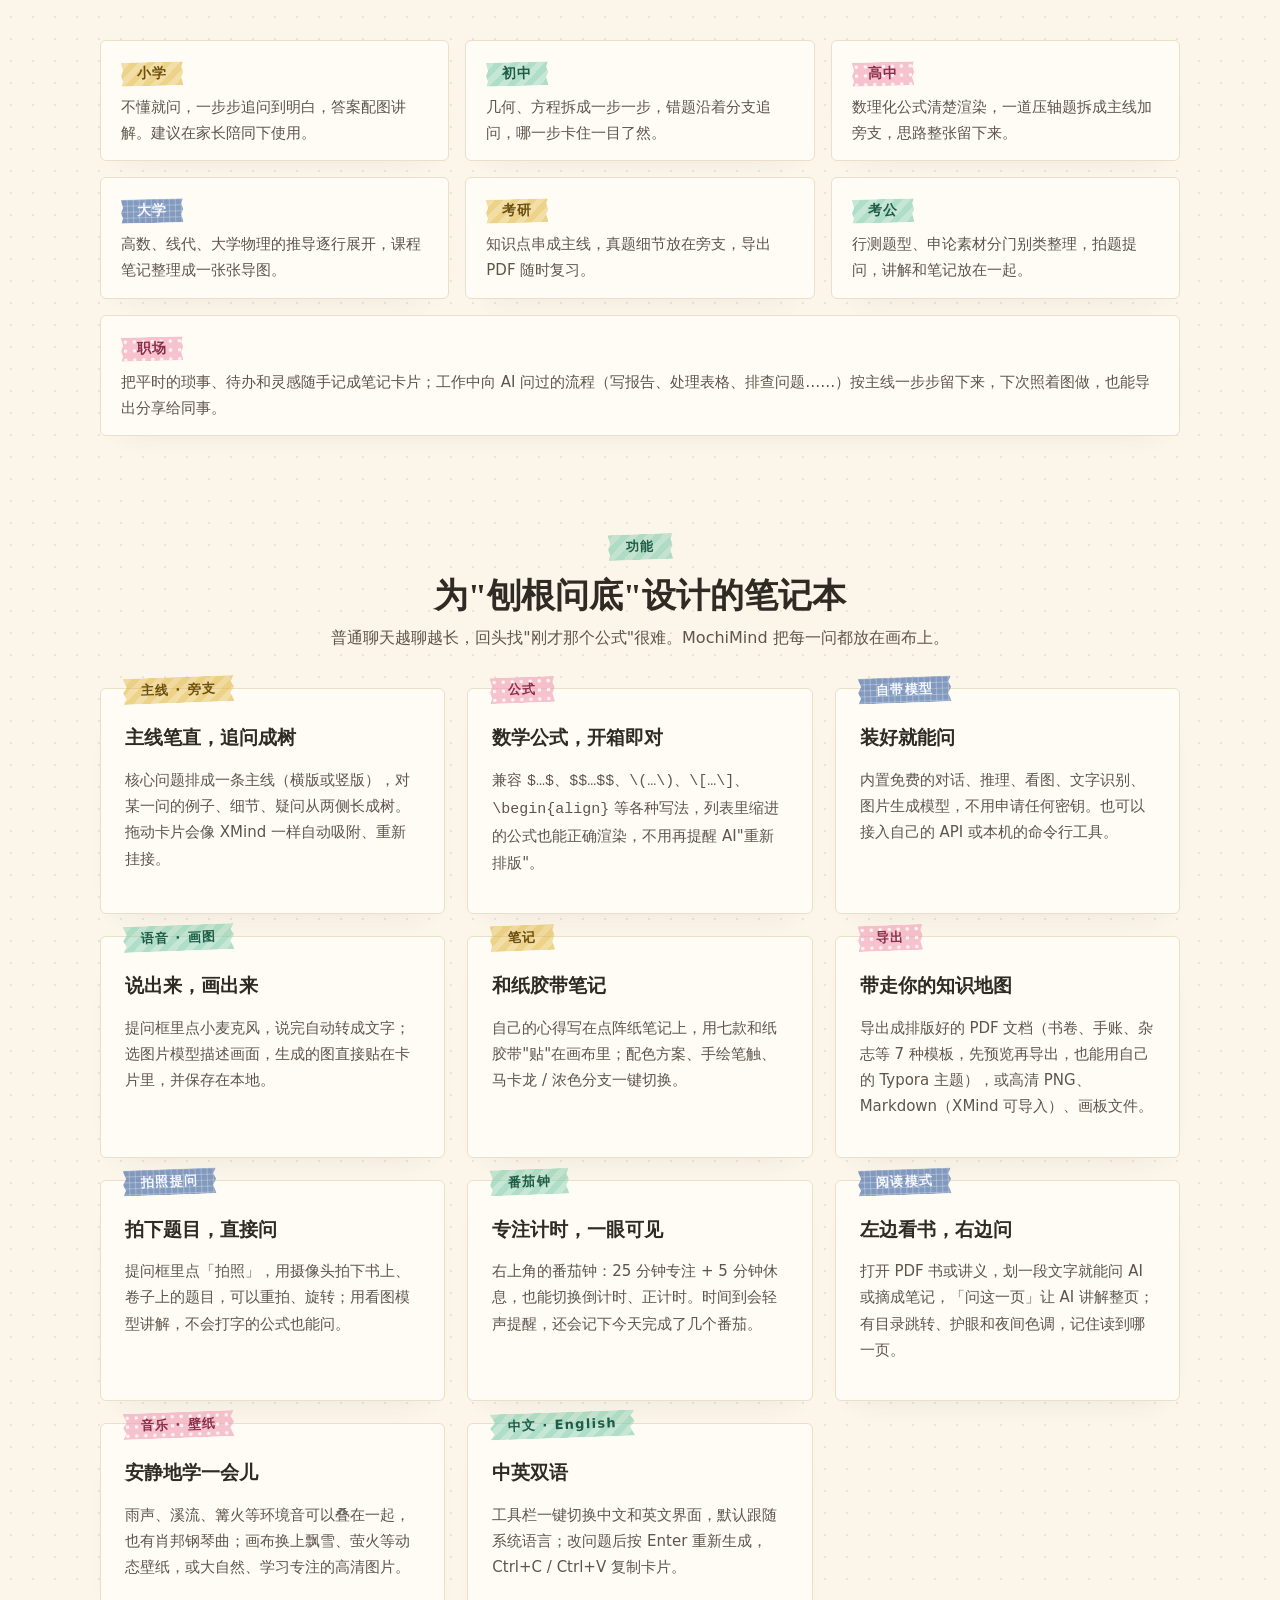
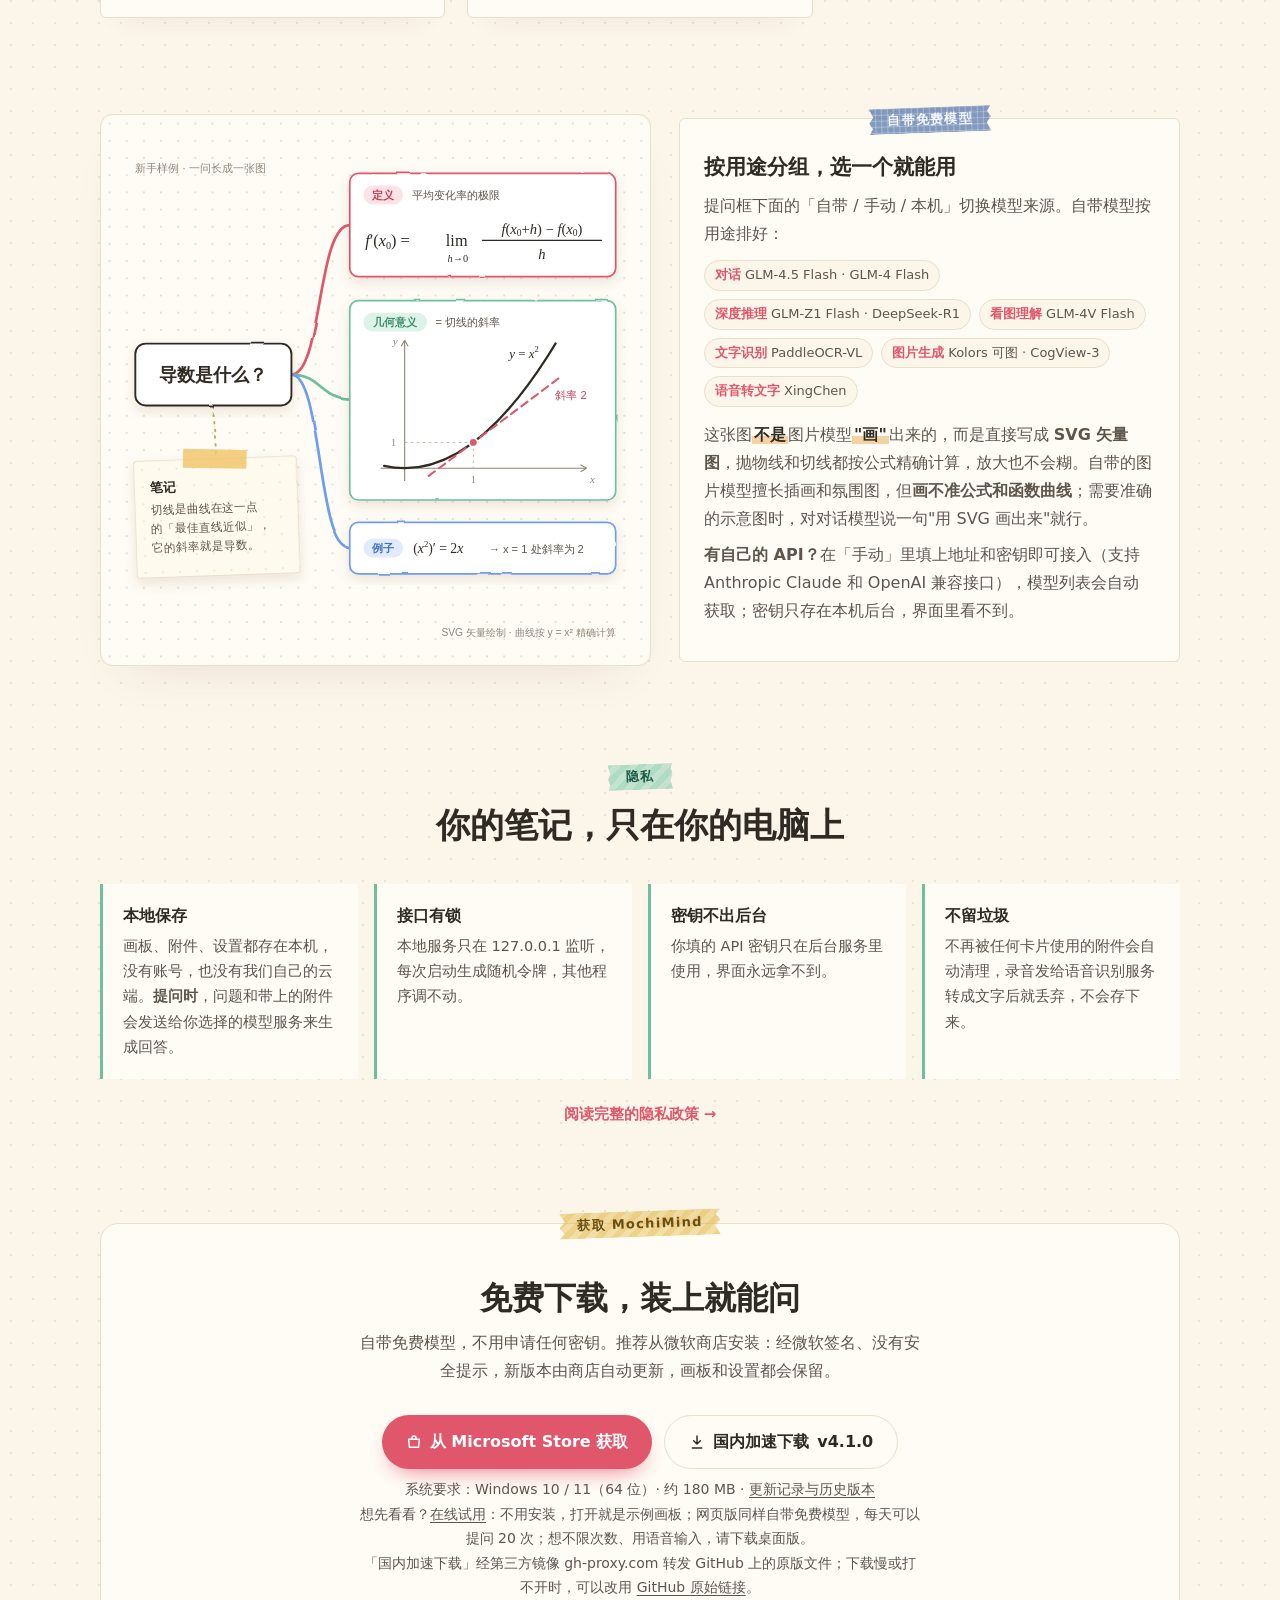
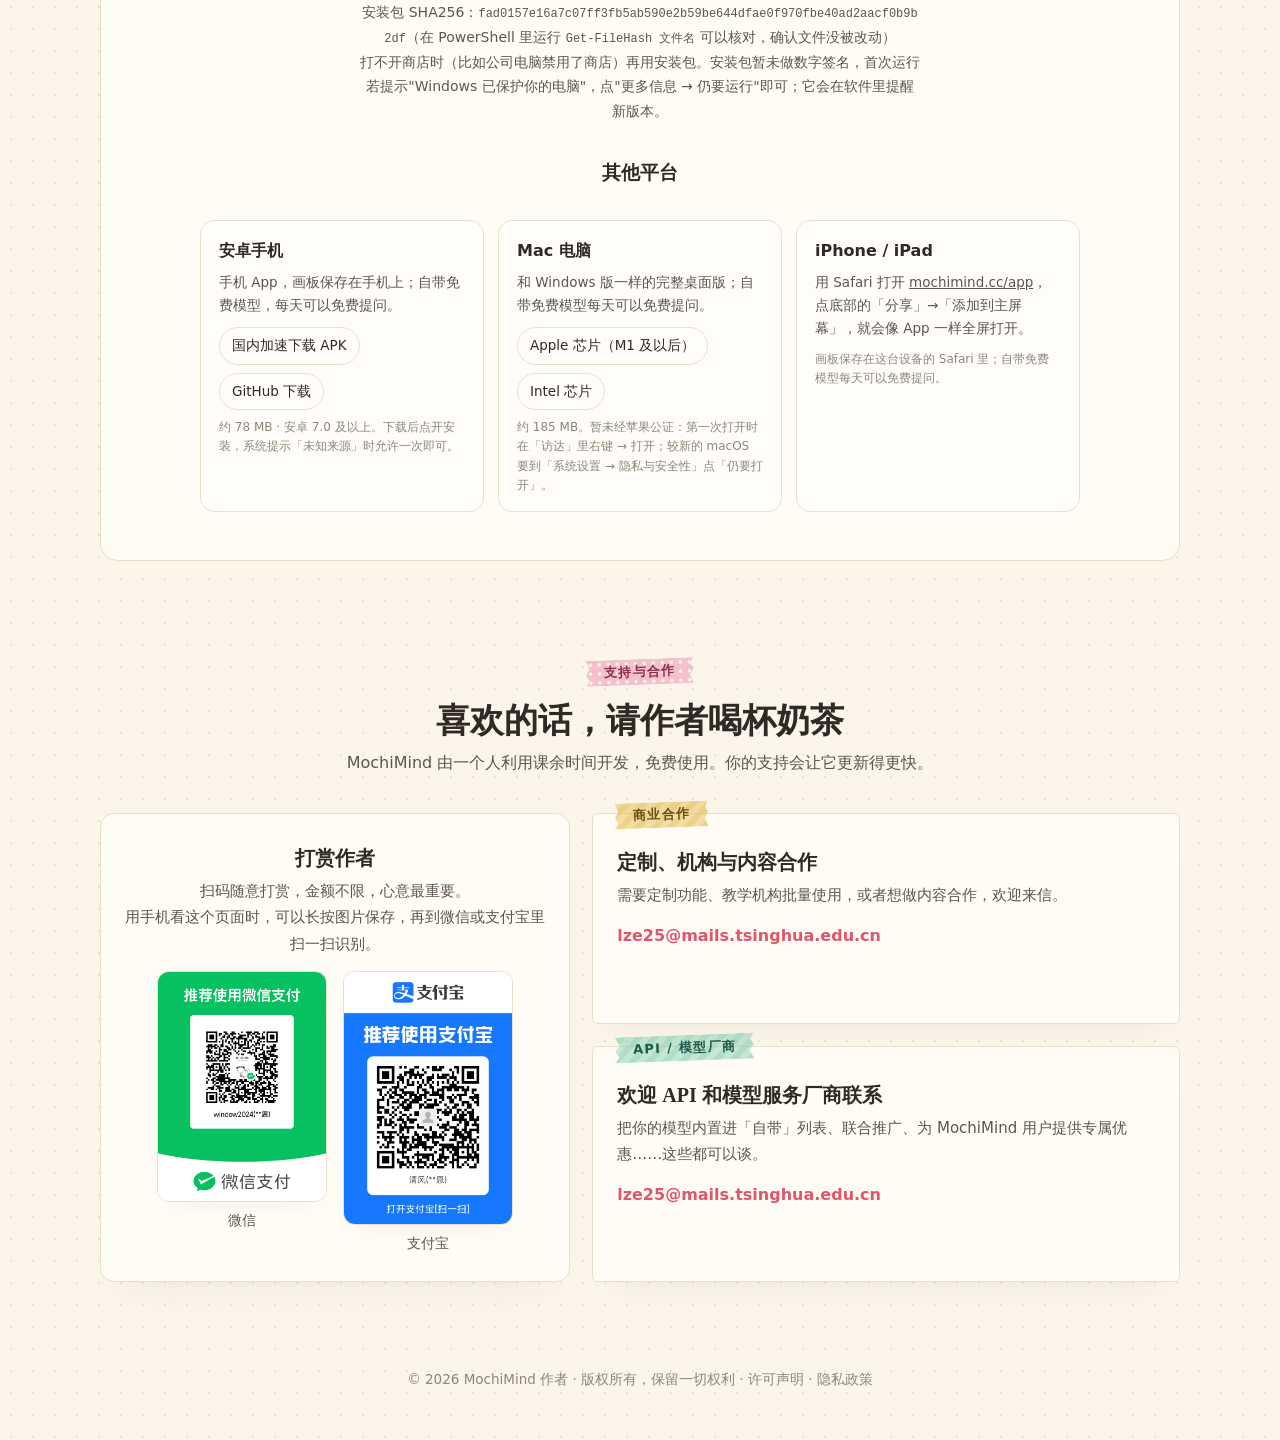
==== commit ce87b142: "发布 v4.1.0：安卓、Mac、iPhone 下载，新宣传图，隐私政策加入可选账号，网页版同步 Co-Authored-By: Claude Opus 5.5 <noreply@anthropic." ====
--- a/index.html
+++ b/index.html
@@ -160,6 +160,13 @@
       .hero { padding-top: 48px; }
     }
     @media (prefers-reduced-motion: reduce) { * { transition: none !important; scroll-behavior: auto !important; } }
+    .platforms { margin: 30px auto 0; max-width: 880px; display: grid; grid-template-columns: repeat(auto-fit, minmax(240px, 1fr)); gap: 14px; text-align: left; }
+    .platform { border: 1px solid var(--line); border-radius: 14px; padding: 16px 18px; background: #fff8; }
+    .platform h3 { margin: 0 0 6px; font-size: 16px; }
+    .platform p { margin: 0 0 10px; font-size: 13.5px; line-height: 1.7; color: var(--ink-2, #6b6259); }
+    .platform .links { display: flex; flex-wrap: wrap; gap: 8px; }
+    .platform .links a { font-size: 13.5px; padding: 6px 12px; border-radius: 999px; border: 1px solid var(--line); text-decoration: none; }
+    .platform small { display: block; margin-top: 8px; font-size: 12px; color: var(--ink-3, #9a9087); line-height: 1.6; }
   </style>
 </head>
 <body>
@@ -172,7 +179,7 @@
 
   <header class="hero" id="top">
     <div class="wrap">
-      <span class="tape">Windows 桌面版 · v4.0 · 免费</span>
+      <span class="tape">Windows · Mac · 安卓 · iPhone · v4.1 · 免费</span>
       <h1>让每一次追问，<br />都长成一张<span class="hl">思维导图</span></h1>
       <p class="lead">从小学到大学，从考研到考公，再到每天上班的你：在无限画布上和 AI 一起学、一起做事，答案是卡片，追问是分支，公式清清楚楚。学完一个知识点，留下的是一整张可以回看的地图。</p>
       <div class="who" aria-label="适合的学生">
@@ -183,8 +190,8 @@
         <a class="btn ghost" href="app/" title="不用安装，打开浏览器就能问，自带免费模型">在线试用 →</a>
       </div>
       <div class="window">
-        <div class="bar"><img src="assets/icon.svg" alt="" /> 新手样例 · v2.1<span class="dots"><i></i><i></i><i></i></span></div>
-        <img src="assets/board-main.jpg" width="1800" height="1260" alt="MochiMind 画布：主线三个问题从左到右排开，旁支在上下展开，卡片里有渲染好的数学公式、一张生成的插画和一张薄荷胶带笔记" />
+        <div class="bar"><img src="assets/icon.svg" alt="" /> 新手样例 · v4.0<span class="dots"><i></i><i></i><i></i></span></div>
+        <img src="assets/board-main.jpg" width="1800" height="1260" alt="MochiMind 画布：「天空为什么是蓝色的」三个问题从左到右排成主线，旁支在上下展开，有瑞利散射公式、一张 AI 画的夏日傍晚水彩插画、一张选中文字追问的卡片和一张薄荷胶带笔记" />
       </div>
     </div>
   </header>
@@ -312,12 +319,38 @@
             <svg width="16" height="16" viewBox="0 0 24 24" fill="none" stroke="currentColor" stroke-width="2.2" stroke-linecap="round" stroke-linejoin="round" aria-hidden="true"><path d="M4 8h16l-1.2 12H5.2z"/><path d="M9 8V6a3 3 0 0 1 6 0v2"/></svg>
             从 Microsoft Store 获取
           </a>
-          <a class="btn ghost" id="dl-cn" href="https://gh-proxy.com/https://github.com/2061311947/MochiMind-site/releases/download/v4.0.4/MochiMind-Setup-4.0.4.exe" rel="noopener">
+          <a class="btn ghost" id="dl-cn" href="https://gh-proxy.com/https://github.com/2061311947/MochiMind-site/releases/download/v4.1.0/MochiMind-Setup-4.1.0.exe" rel="noopener">
             <svg width="16" height="16" viewBox="0 0 24 24" fill="none" stroke="currentColor" stroke-width="2.2" stroke-linecap="round" stroke-linejoin="round" aria-hidden="true"><path d="M12 3v12M7 10l5 5 5-5M5 21h14"/></svg>
-            国内加速下载 <span id="dl-ver">v4.0.4</span>
+            国内加速下载 <span id="dl-ver">v4.1.0</span>
           </a>
         </div>
-        <p class="req">系统要求：Windows 10 / 11（64 位）· 约 180 MB · <a href="https://github.com/2061311947/MochiMind-site/releases" rel="noopener">更新记录与历史版本</a><br />想先看看？<a href="app/">在线试用</a>：不用安装，打开就是示例画板；网页版同样自带免费模型，每天可以提问 20 次；想不限次数、用语音输入，请下载桌面版。<br />「国内加速下载」经第三方镜像 gh-proxy.com 转发 GitHub 上的原版文件；下载慢或打不开时，可以改用 <a id="dl" href="https://github.com/2061311947/MochiMind-site/releases/download/v4.0.4/MochiMind-Setup-4.0.4.exe" rel="noopener">GitHub 原始链接</a>。<br />安装包 SHA256：<code id="dl-sha" style="font-size:12px;word-break:break-all">5d6203fbf3e812de7dff46c5060f44d8e9d70e6071d01c0728992740f187258c</code>（在 PowerShell 里运行 <code style="font-size:12px">Get-FileHash 文件名</code> 可以核对，确认文件没被改动）<br />打不开商店时（比如公司电脑禁用了商店）再用安装包。安装包暂未做数字签名，首次运行若提示"Windows 已保护你的电脑"，点"更多信息 → 仍要运行"即可；它会在软件里提醒新版本。</p>
+        <p class="req">系统要求：Windows 10 / 11（64 位）· 约 180 MB · <a href="https://github.com/2061311947/MochiMind-site/releases" rel="noopener">更新记录与历史版本</a><br />想先看看？<a href="app/">在线试用</a>：不用安装，打开就是示例画板；网页版同样自带免费模型，每天可以提问 20 次；想不限次数、用语音输入，请下载桌面版。<br />「国内加速下载」经第三方镜像 gh-proxy.com 转发 GitHub 上的原版文件；下载慢或打不开时，可以改用 <a id="dl" href="https://github.com/2061311947/MochiMind-site/releases/download/v4.1.0/MochiMind-Setup-4.1.0.exe" rel="noopener">GitHub 原始链接</a>。<br />安装包 SHA256：<code id="dl-sha" style="font-size:12px;word-break:break-all">fad0157e16a7c07ff3fb5ab590e2b59be644dfae0f970fbe40ad2aacf0b9b2df</code>（在 PowerShell 里运行 <code style="font-size:12px">Get-FileHash 文件名</code> 可以核对，确认文件没被改动）<br />打不开商店时（比如公司电脑禁用了商店）再用安装包。安装包暂未做数字签名，首次运行若提示"Windows 已保护你的电脑"，点"更多信息 → 仍要运行"即可；它会在软件里提醒新版本。</p>
+        <h3 style="margin-top:34px">其他平台</h3>
+        <div class="platforms">
+          <div class="platform" id="get-android">
+            <h3>安卓手机</h3>
+            <p>手机 App，画板保存在手机上；自带免费模型，每天可以免费提问。</p>
+            <div class="links">
+              <a href="https://gh-proxy.com/https://github.com/2061311947/MochiMind-site/releases/download/v4.1.0/MochiMind-Android-4.1.0.apk" rel="noopener">国内加速下载 APK</a>
+              <a href="https://github.com/2061311947/MochiMind-site/releases/download/v4.1.0/MochiMind-Android-4.1.0.apk" rel="noopener">GitHub 下载</a>
+            </div>
+            <small>约 78 MB · 安卓 7.0 及以上。下载后点开安装，系统提示「未知来源」时允许一次即可。</small>
+          </div>
+          <div class="platform" id="get-mac">
+            <h3>Mac 电脑</h3>
+            <p>和 Windows 版一样的完整桌面版；自带免费模型每天可以免费提问。</p>
+            <div class="links">
+              <a href="https://gh-proxy.com/https://github.com/2061311947/MochiMind-site/releases/download/v4.1.0/MochiMind-4.1.0-mac-arm64.dmg" rel="noopener">Apple 芯片（M1 及以后）</a>
+              <a href="https://gh-proxy.com/https://github.com/2061311947/MochiMind-site/releases/download/v4.1.0/MochiMind-4.1.0-mac-x64.dmg" rel="noopener">Intel 芯片</a>
+            </div>
+            <small>约 185 MB。暂未经苹果公证：第一次打开时在「访达」里右键 → 打开；较新的 macOS 要到「系统设置 → 隐私与安全性」点「仍要打开」。</small>
+          </div>
+          <div class="platform" id="get-iphone">
+            <h3>iPhone / iPad</h3>
+            <p>用 Safari 打开 <a href="app/">mochimind.cc/app</a>，点底部的「分享」→「添加到主屏幕」，就会像 App 一样全屏打开。</p>
+            <small>画板保存在这台设备的 Safari 里；自带免费模型每天可以免费提问。</small>
+          </div>
+        </div>
       </div>
     </div>
   </section>
